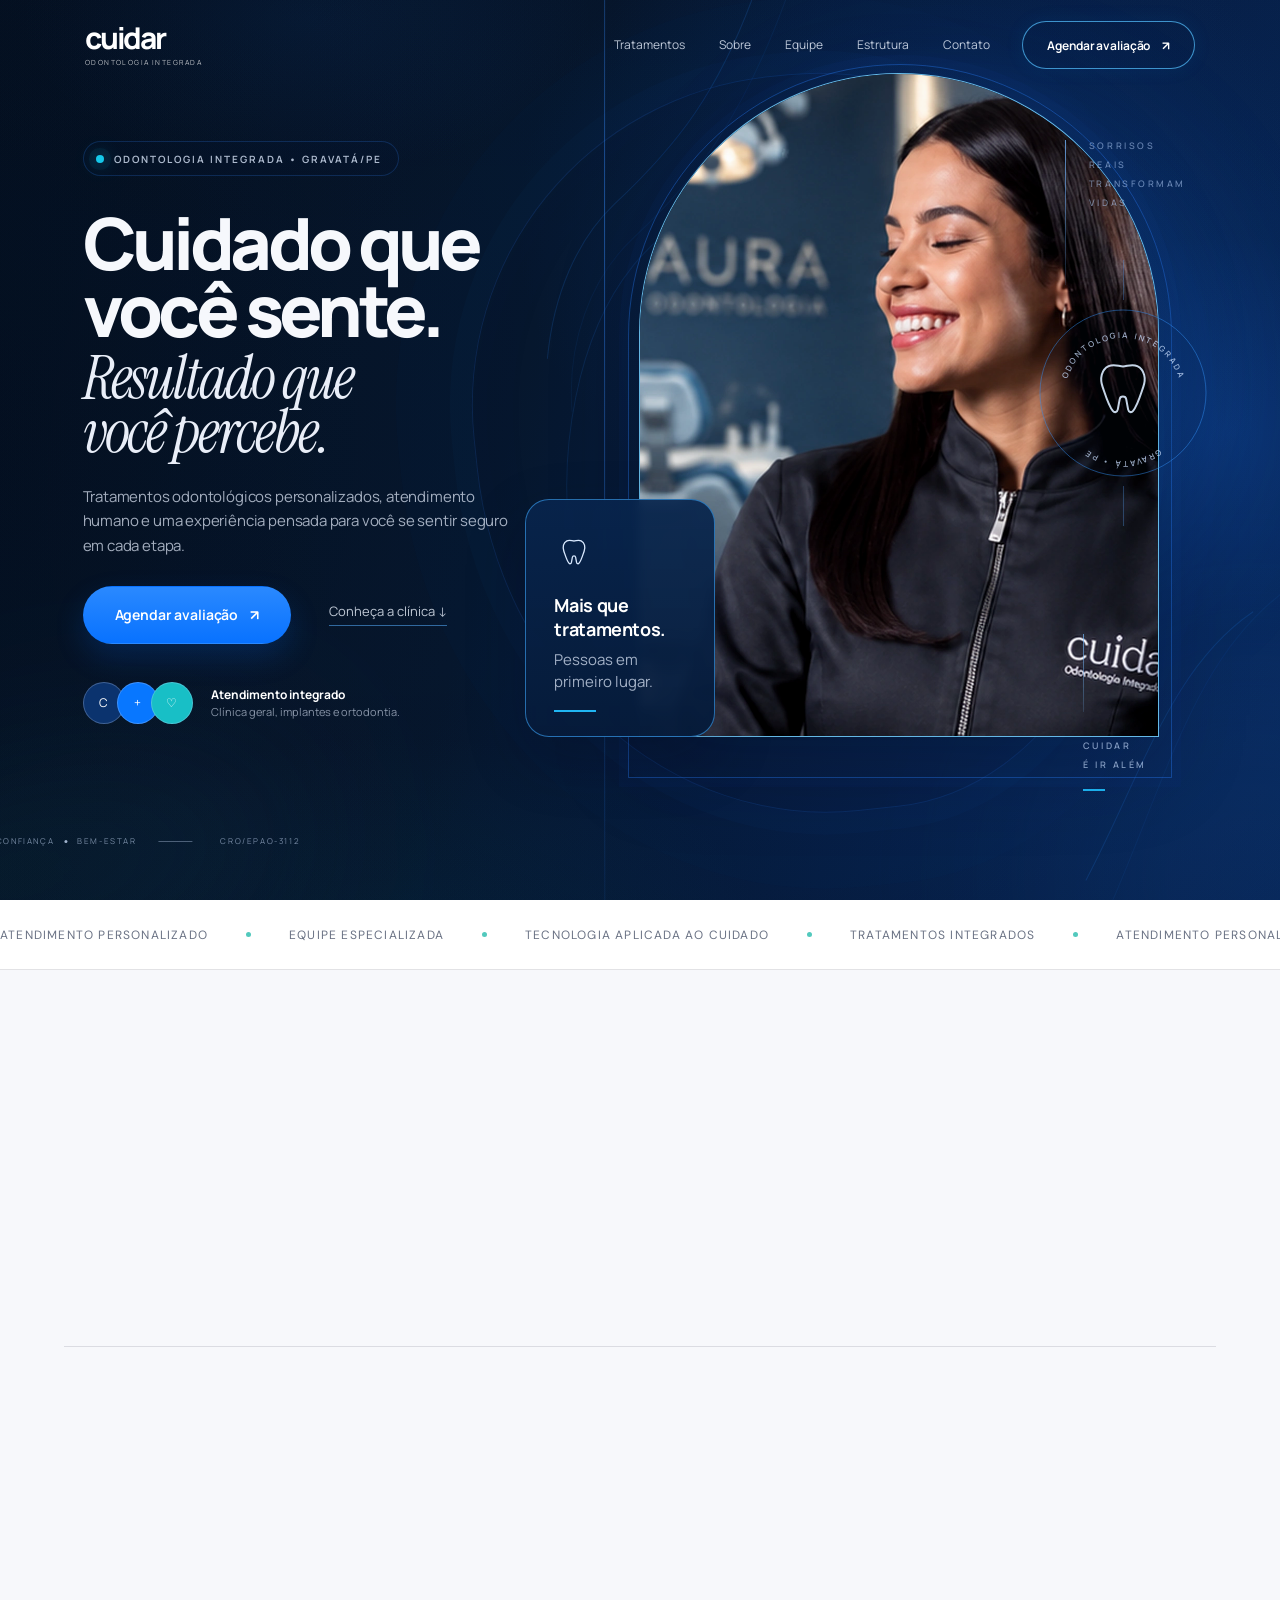
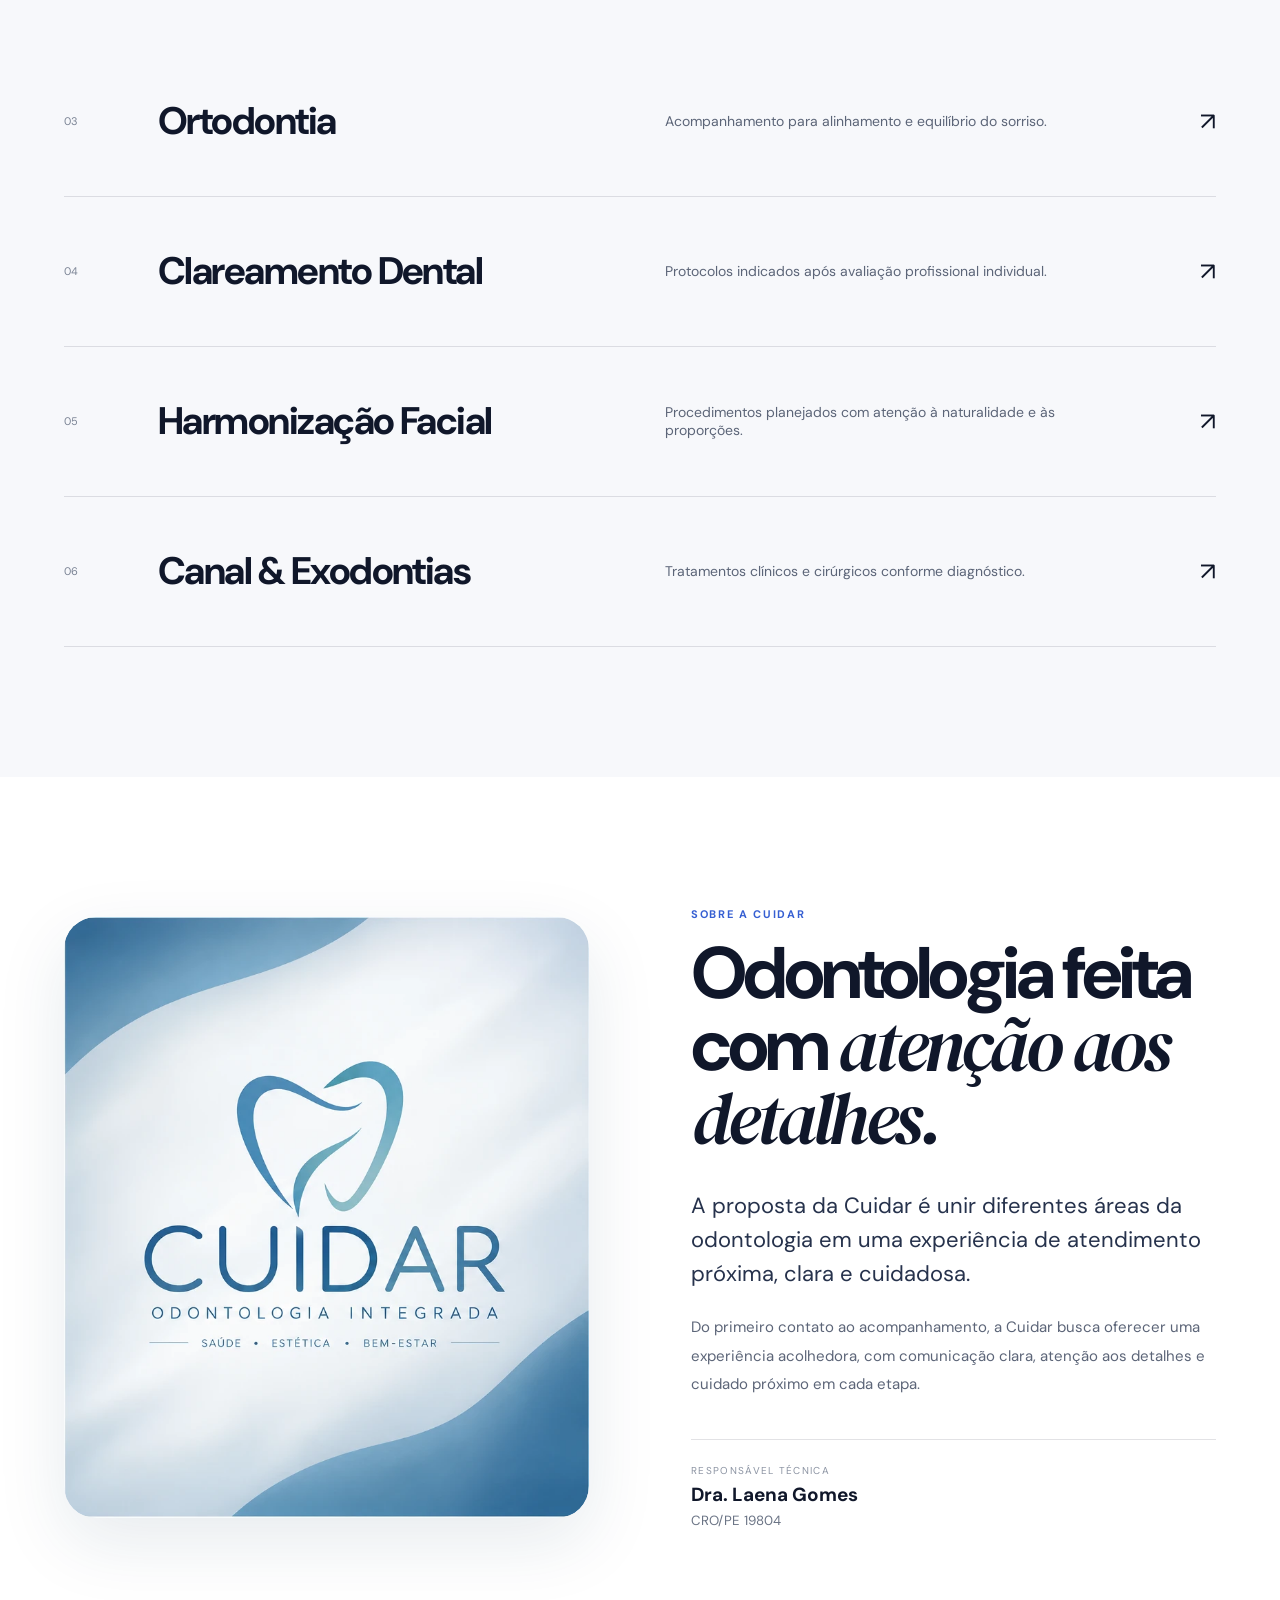
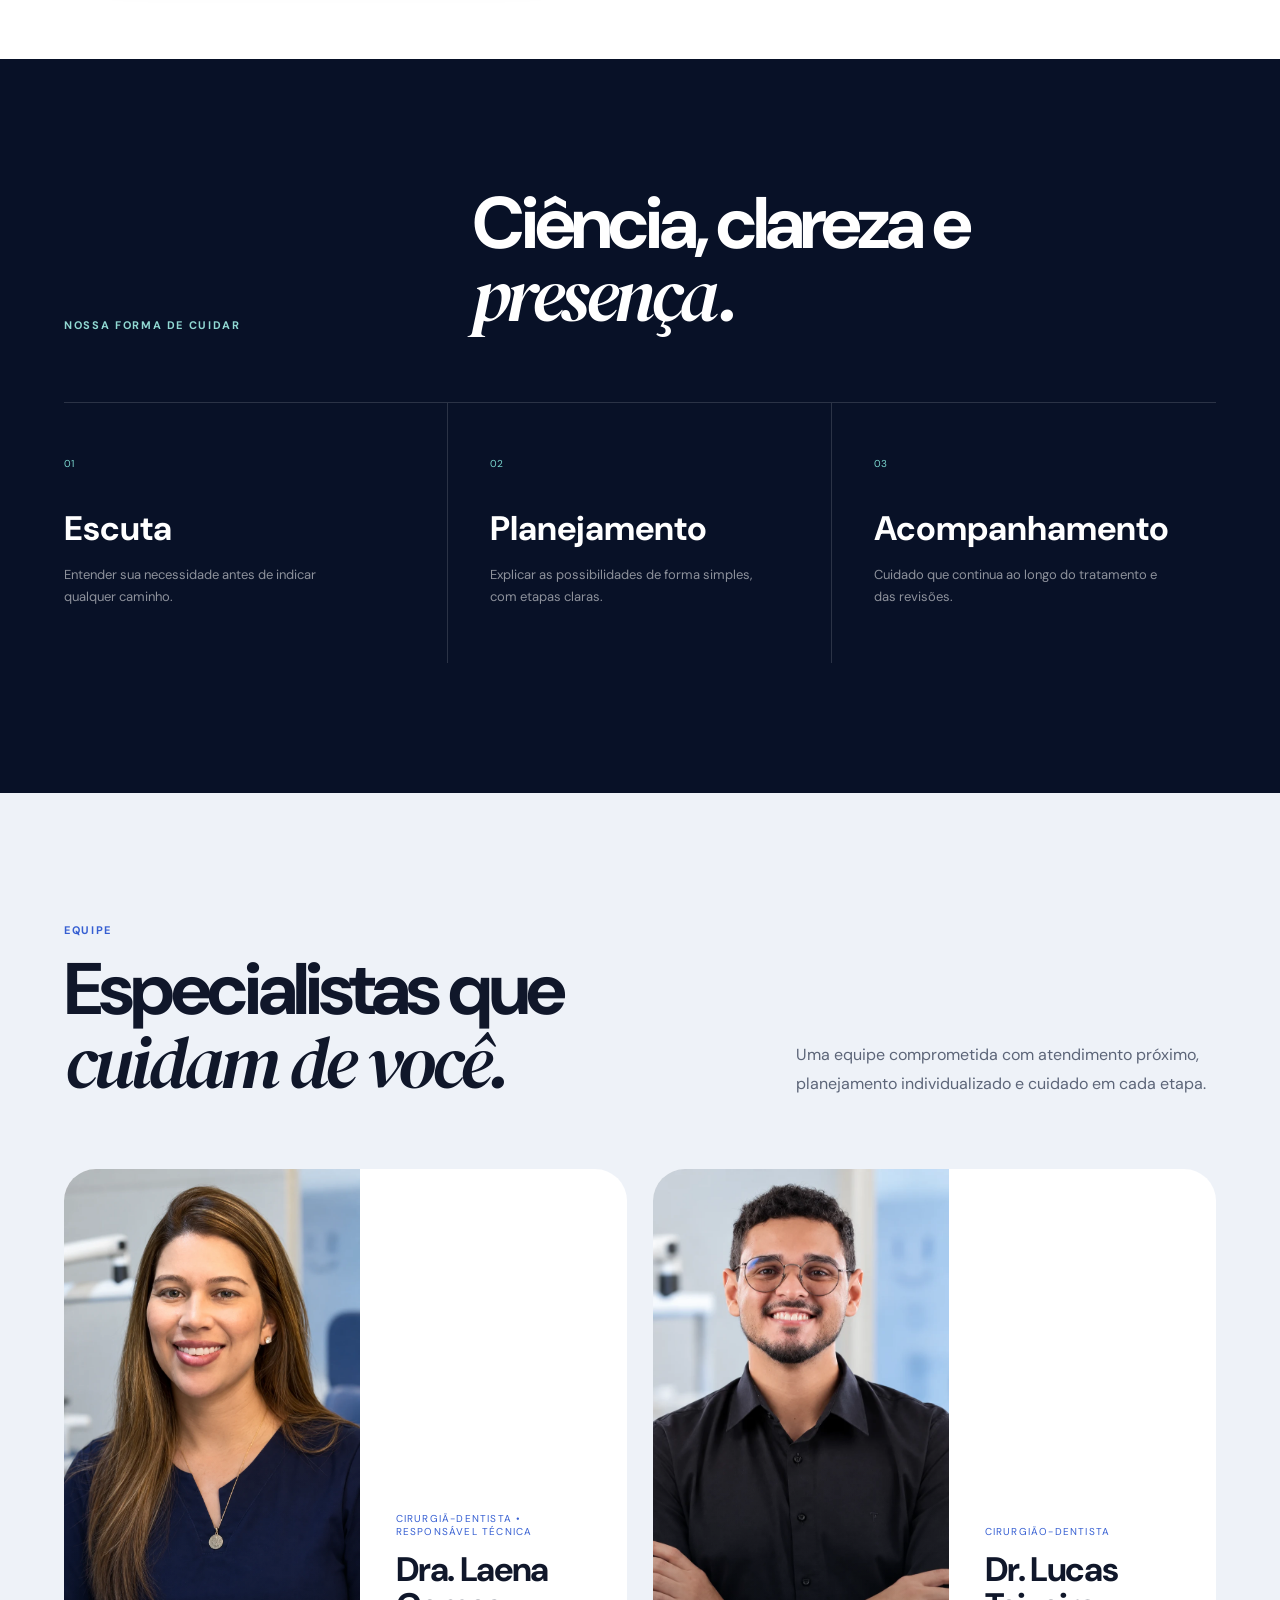
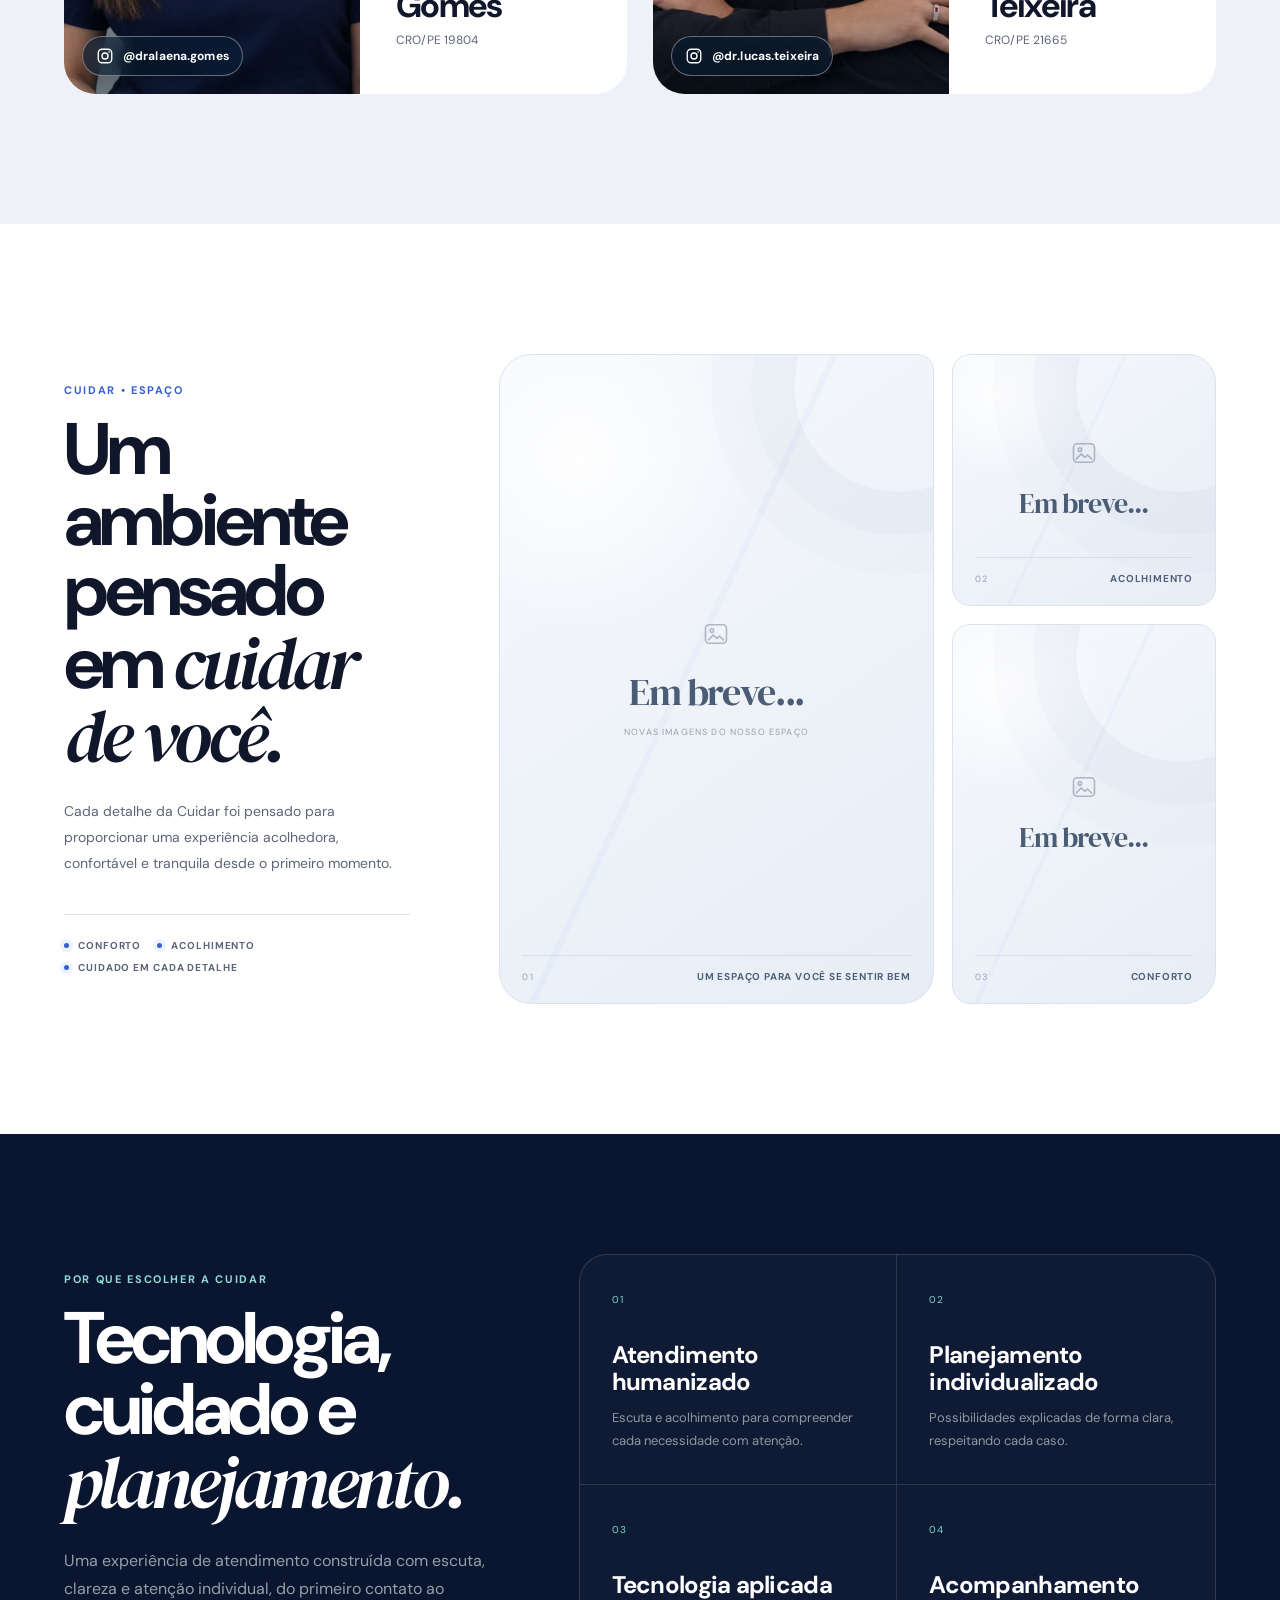
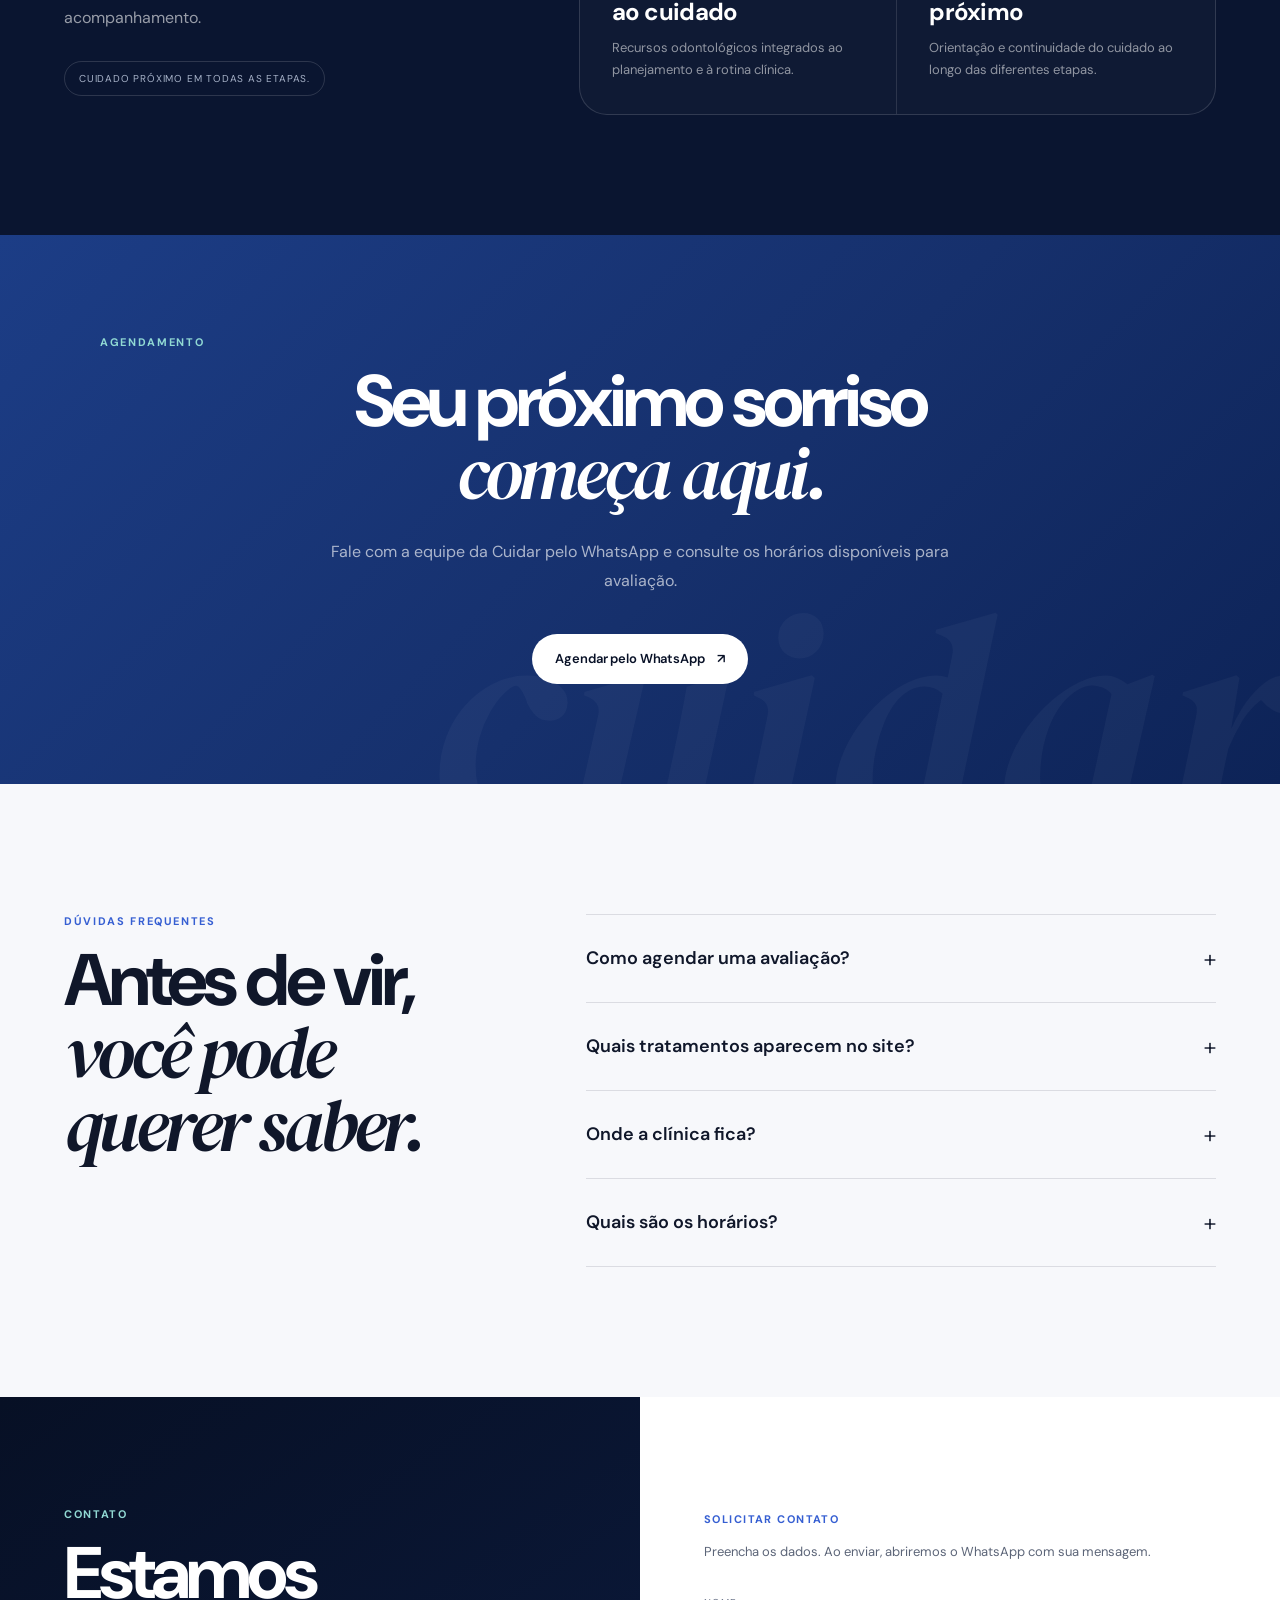
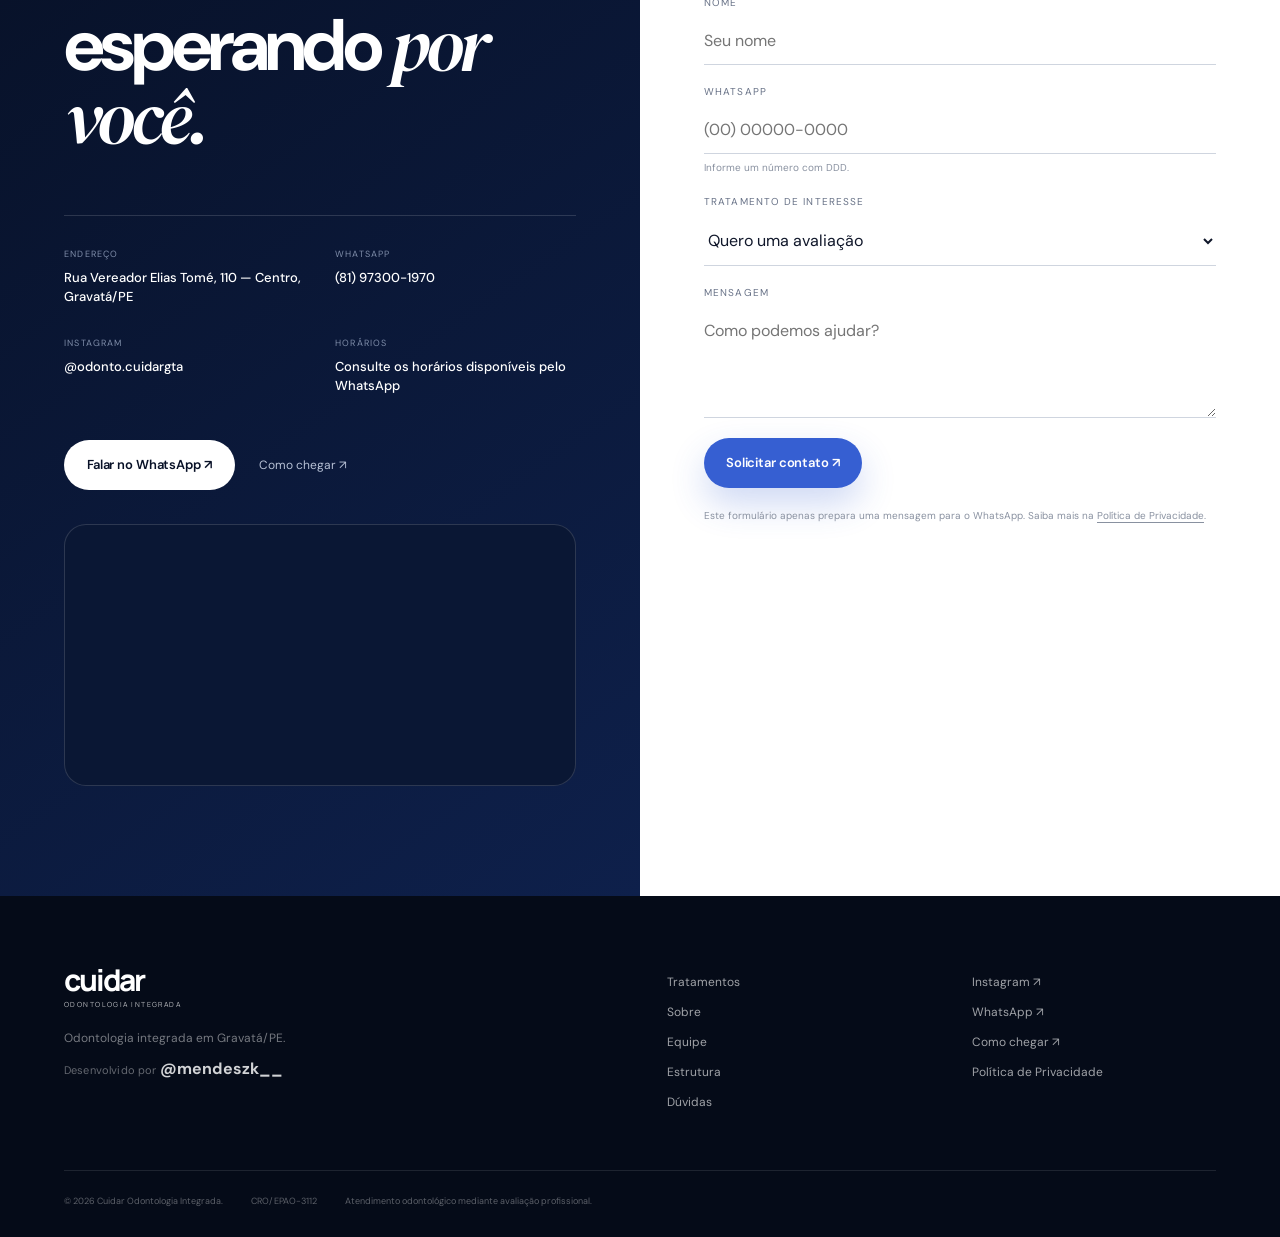
==== index.html @ fffa8356 "Site Pronto" ====
<!doctype html>
<html lang="pt-BR">
<head>
  <meta charset="utf-8">
  <meta name="viewport" content="width=device-width, initial-scale=1">
  <meta name="theme-color" content="#0b1530">
  <meta name="description" content="Cuidar Odontologia Integrada em Gravatá/PE. Clínica geral, implantes, ortodontia, harmonização facial e atendimento integrado.">
  <meta name="robots" content="index,follow,max-image-preview:large">
  <meta property="og:title" content="Cuidar Odontologia Integrada | Gravatá">
  <meta property="og:description" content="Odontologia integrada em Gravatá/PE, com atendimento personalizado e cuidado em cada etapa.">
  <meta property="og:type" content="website">
  <meta property="og:locale" content="pt_BR">
  <meta property="og:site_name" content="Cuidar Odontologia Integrada">
  <meta property="og:image" content="assets/hero-dra.jpg">
  <meta property="og:image:alt" content="Cuidar Odontologia Integrada em Gravatá">
  <meta name="twitter:card" content="summary_large_image">
  <meta name="twitter:title" content="Cuidar Odontologia Integrada | Gravatá">
  <meta name="twitter:description" content="Odontologia integrada em Gravatá/PE, com atendimento personalizado e cuidado em cada etapa.">
  <!-- Adicione canonical, og:url e URLs absolutas das imagens sociais quando o domínio oficial estiver definido. -->
  <link rel="icon" href="assets/favicon.svg" type="image/svg+xml">
  <link rel="preload" as="image" href="assets/hero-profissional-sem-card.webp" type="image/webp">
  <title>Cuidar Odontologia Integrada | Gravatá</title>
  <link rel="stylesheet" href="style.css">
  <link rel="stylesheet" href="hero-reference.css">
  <script src="clinic.config.js"></script>
  <script src="script.js" defer></script>
  <script type="application/ld+json" id="schema-json"></script>
</head>
<body>
  <a class="skip-link" href="#conteudo">Pular para o conteúdo</a>

  <header class="site-header" id="topo">
    <div class="nav-shell">
      <a class="brand" href="#inicio" aria-label="Cuidar - início">
        <span class="brand-word">cu<span class="brand-dot">i</span>dar</span>
        <span class="brand-sub">Odontologia Integrada</span>
      </a>

      <nav class="desktop-nav" aria-label="Navegação principal">
        <a href="#tratamentos">Tratamentos</a>
        <a href="#sobre">Sobre</a>
        <a href="#equipe">Equipe</a>
        <a href="#estrutura">Estrutura</a>
        <a href="#contato">Contato</a>
      </nav>

      <a class="btn btn-nav js-whatsapp" href="#" data-message="Olá! Vim pelo site da Cuidar e gostaria de agendar uma avaliação.">
        Agendar avaliação
        <span aria-hidden="true">↗</span>
      </a>

      <button class="menu-toggle" aria-expanded="false" aria-controls="mobile-menu" aria-label="Abrir menu">
        <span></span><span></span>
      </button>
    </div>

    <div class="mobile-menu" id="mobile-menu" hidden>
      <nav aria-label="Navegação mobile">
        <a href="#inicio">Início</a>
        <a href="#tratamentos">Tratamentos</a>
        <a href="#sobre">Sobre nós</a>
        <a href="#equipe">Equipe</a>
        <a href="#estrutura">Estrutura</a>
        <a href="#contato">Contato</a>
      </nav>
      <a class="btn btn-primary js-whatsapp" href="#" data-message="Olá! Vim pelo site da Cuidar e gostaria de agendar uma avaliação.">Agendar pelo WhatsApp</a>
    </div>
  </header>

  <main id="conteudo">
    <section class="hero" id="inicio">
      <div class="hero-glow hero-glow-a"></div>
      <div class="hero-glow hero-glow-b"></div>

      <svg class="hero-line-art" viewBox="0 0 1714 918" preserveAspectRatio="none" aria-hidden="true">
        <path d="M1018 -24 C965 95 903 151 823 208 C772 245 741 301 733 366" />
        <path d="M1059 -15 C998 118 931 184 849 242 C790 284 759 350 766 420" />
        <path d="M986 203 C874 225 800 296 771 405 C742 514 767 618 829 694" />
        <path d="M1678 624 C1568 681 1530 788 1454 898" />
        <path d="M1737 594 C1600 662 1565 791 1481 934" />
      </svg>

      <div class="hero-side-message" aria-hidden="true">
        <span class="side-message-line"></span>
        <span>Sorrisos</span>
        <span>reais</span>
        <span>transformam</span>
        <span>vidas</span>
      </div>

      <div class="dental-seal" aria-hidden="true">
        <svg class="seal-svg" viewBox="0 0 168 168" focusable="false">
          <defs>
            <path id="sealTopPath" d="M25,88 A59,59 0 0,1 143,88"/>
            <path id="sealBottomPath" d="M143,93 A59,59 0 0,1 25,93"/>
          </defs>
          <circle cx="84" cy="84" r="83" class="seal-ring"/>
          <text class="seal-text"><textPath href="#sealTopPath" startOffset="50%" text-anchor="middle">ODONTOLOGIA INTEGRADA</textPath></text>
          <text class="seal-text"><textPath href="#sealBottomPath" startOffset="50%" text-anchor="middle">GRAVATÁ • PE</textPath></text>
          <path class="seal-tooth" d="M69.7 57.2c5.4-2.7 10.2.3 14.3.3s8.9-3 14.3-.3c7.3 3.5 8.9 12.6 6 20.7-2.6 7.4-5.8 18.8-10.2 24-1.8 2.1-4.4 1.4-5-1.5l-1.9-10.3c-.6-3.5-5.9-3.5-6.5 0l-1.9 10.3c-.6 2.9-3.2 3.6-5 1.5-4.4-5.2-7.6-16.6-10.2-24-2.9-8.1-1.3-17.2 6-20.7Z"/>
        </svg>
      </div>

      <div class="hero-grid">
        <div class="hero-copy reveal">
          <div class="eyebrow">
            <span class="eyebrow-dot"></span>
            Odontologia integrada • Gravatá/PE
          </div>
          <h1><span class="hero-sans">Cuidado que<br>você sente.</span><em>Resultado que<br>você percebe.</em></h1>
          <p class="hero-lead">Tratamentos odontológicos personalizados, atendimento humano e uma experiência pensada para você se sentir seguro em cada etapa.</p>
          <div class="hero-actions">
            <a class="btn btn-primary js-whatsapp" href="#" data-message="Olá! Vim pelo site da Cuidar e gostaria de agendar uma avaliação.">
              Agendar avaliação
              <span aria-hidden="true">↗</span>
            </a>
            <a class="text-link" href="#sobre">Conheça a clínica <span aria-hidden="true">↓</span></a>
          </div>
          <div class="hero-proof">
            <div class="proof-stack" aria-hidden="true">
              <span>C</span><span>+</span><span>♡</span>
            </div>
            <p><strong>Atendimento integrado</strong><br>Clínica geral, implantes e ortodontia.</p>
          </div>
        </div>

        <div class="hero-visual reveal">
          <div class="visual-frame">
            <img class="hero-professional-photo" src="assets/hero-profissional-sem-card.webp" alt="Profissional da Cuidar Odontologia Integrada" width="1000" height="1274" fetchpriority="high" decoding="async">
            <div class="frame-caption">
              <span>Equipe Cuidar</span>
              <span>Gravatá • PE</span>
            </div>
          </div>

          <div class="hero-info-card" aria-hidden="true">
            <svg viewBox="0 0 64 64" focusable="false">
              <path d="M20.6 14.2c4.3-2.1 8.1.2 11.4.2s7.1-2.3 11.4-.2c5.8 2.8 7.1 10 4.8 16.5-2.1 5.9-4.6 15-8.1 19.1-1.4 1.7-3.5 1.1-4-1.2l-1.5-8.2c-.5-2.8-4.7-2.8-5.2 0l-1.5 8.2c-.5 2.3-2.6 2.9-4 1.2-3.5-4.1-6-13.2-8.1-19.1-2.3-6.5-1-13.7 4.8-16.5Z"/>
            </svg>
            <strong>Mais que<br>tratamentos.</strong>
            <span>Pessoas em<br>primeiro lugar.</span>
            <i></i>
          </div>
        </div>
      </div>

      <div class="hero-bottom">
        <div class="hero-values" aria-hidden="true">
          <span>Saúde</span><i></i><span>Estética</span><i></i><span>Confiança</span><i></i><span>Bem-estar</span>
        </div>
        <div class="bottom-rule"></div>
        <span class="cro" data-clinic="croEpaO"></span>
      </div>

      <div class="hero-right-signature" aria-hidden="true">
        <span class="signature-line"></span>
        <strong>Cuidar<br>é ir além</strong>
        <i></i>
      </div>
    </section>

    <section class="trust-strip" aria-label="Diferenciais">
      <div class="trust-track">
        <span>Atendimento personalizado</span><i></i>
        <span>Equipe especializada</span><i></i>
        <span>Tecnologia aplicada ao cuidado</span><i></i>
        <span>Tratamentos integrados</span><i></i>
        <span>Atendimento personalizado</span><i></i>
        <span>Equipe especializada</span><i></i>
      </div>
    </section>

    <section class="section treatments" id="tratamentos">
      <div class="section-head reveal">
        <div>
          <span class="section-kicker">Tratamentos</span>
          <h2>Cuidados para cada <em>sorriso.</em></h2>
        </div>
        <p>Da prevenção aos tratamentos mais completos, a Cuidar reúne diferentes especialidades para acompanhar cada fase do seu cuidado.</p>
      </div>

      <div class="treatment-list">
        <article class="treatment-card reveal">
          <span class="treatment-index">01</span>
          <div class="treatment-main">
            <h3>Clínica Geral</h3>
            <p>Acompanhamento, prevenção, limpeza e restaurações.</p>
          </div>
          <span class="treatment-arrow">↗</span>
        </article>
        <article class="treatment-card reveal">
          <span class="treatment-index">02</span>
          <div class="treatment-main">
            <h3>Implantes & Próteses</h3>
            <p>Planejamento restaurador com foco em função, conforto e estética.</p>
          </div>
          <span class="treatment-arrow">↗</span>
        </article>
        <article class="treatment-card reveal">
          <span class="treatment-index">03</span>
          <div class="treatment-main">
            <h3>Ortodontia</h3>
            <p>Acompanhamento para alinhamento e equilíbrio do sorriso.</p>
          </div>
          <span class="treatment-arrow">↗</span>
        </article>
        <article class="treatment-card reveal">
          <span class="treatment-index">04</span>
          <div class="treatment-main">
            <h3>Clareamento Dental</h3>
            <p>Protocolos indicados após avaliação profissional individual.</p>
          </div>
          <span class="treatment-arrow">↗</span>
        </article>
        <article class="treatment-card reveal">
          <span class="treatment-index">05</span>
          <div class="treatment-main">
            <h3>Harmonização Facial</h3>
            <p>Procedimentos planejados com atenção à naturalidade e às proporções.</p>
          </div>
          <span class="treatment-arrow">↗</span>
        </article>
        <article class="treatment-card reveal">
          <span class="treatment-index">06</span>
          <div class="treatment-main">
            <h3>Canal & Exodontias</h3>
            <p>Tratamentos clínicos e cirúrgicos conforme diagnóstico.</p>
          </div>
          <span class="treatment-arrow">↗</span>
        </article>
      </div>
    </section>

    <section class="section about" id="sobre">
      <div class="about-image reveal">
        <img class="about-brand-logo" src="assets/cuidar-brand-panel.webp" alt="Identidade visual da Cuidar Odontologia Integrada" width="762" height="873" loading="lazy" decoding="async">
      </div>
      <div class="about-copy reveal">
        <span class="section-kicker">Sobre a Cuidar</span>
        <h2>Odontologia feita com <em>atenção aos detalhes.</em></h2>
        <p class="lead">A proposta da Cuidar é unir diferentes áreas da odontologia em uma experiência de atendimento próxima, clara e cuidadosa.</p>
        <p>Do primeiro contato ao acompanhamento, a Cuidar busca oferecer uma experiência acolhedora, com comunicação clara, atenção aos detalhes e cuidado próximo em cada etapa.</p>
        <div class="signature-block">
          <span>Responsável técnica</span>
          <strong data-clinic="responsible"></strong>
          <small data-clinic="responsibleCro"></small>
        </div>
      </div>
    </section>

    <section class="principles">
      <div class="principles-shell">
        <div class="principles-title reveal">
          <span class="section-kicker light">Nossa forma de cuidar</span>
          <h2>Ciência, clareza e <em>presença.</em></h2>
        </div>
        <div class="principles-grid">
          <article class="reveal">
            <span>01</span>
            <h3>Escuta</h3>
            <p>Entender sua necessidade antes de indicar qualquer caminho.</p>
          </article>
          <article class="reveal">
            <span>02</span>
            <h3>Planejamento</h3>
            <p>Explicar as possibilidades de forma simples, com etapas claras.</p>
          </article>
          <article class="reveal">
            <span>03</span>
            <h3>Acompanhamento</h3>
            <p>Cuidado que continua ao longo do tratamento e das revisões.</p>
          </article>
        </div>
      </div>
    </section>

    <section class="section team" id="equipe">
      <div class="section-head reveal">
        <div>
          <span class="section-kicker">Equipe</span>
          <h2>Especialistas que <em>cuidam de você.</em></h2>
        </div>
        <p>Uma equipe comprometida com atendimento próximo, planejamento individualizado e cuidado em cada etapa.</p>
      </div>

      <div class="team-grid">
        <article class="team-card reveal">
          <a class="team-photo team-instagram" href="https://www.instagram.com/dralaena.gomes/" target="_blank" rel="noopener noreferrer" aria-label="Abrir Instagram da Dra. Laena Gomes (@dralaena.gomes)">
            <img src="assets/dra-laena-equipe.webp" alt="Dra. Laena Gomes" width="941" height="1672" loading="lazy" decoding="async" style="object-position: center top;">
            <span class="team-instagram-badge" aria-hidden="true">
              <svg viewBox="0 0 24 24" fill="none" xmlns="http://www.w3.org/2000/svg">
                <rect x="3" y="3" width="18" height="18" rx="5" stroke="currentColor" stroke-width="1.8"/>
                <circle cx="12" cy="12" r="4" stroke="currentColor" stroke-width="1.8"/>
                <circle cx="17.4" cy="6.6" r="1.1" fill="currentColor"/>
              </svg>
              <span>@dralaena.gomes</span>
            </span>
          </a>
          <div class="team-info">
            <span>Cirurgiã-dentista • Responsável técnica</span>
            <h3>Dra. Laena Gomes</h3>
            <p>CRO/PE 19804</p>
          </div>
        </article>

        <article class="team-card reveal">
          <a class="team-photo team-instagram" href="https://www.instagram.com/dr.lucas.teixeira/" target="_blank" rel="noopener noreferrer" aria-label="Abrir Instagram do Dr. Lucas Teixeira (@dr.lucas.teixeira)">
            <img src="assets/dr-lucas-equipe.webp" alt="Dr. Lucas Teixeira" width="1145" height="1374" loading="lazy" decoding="async" style="object-position: center top;">
            <span class="team-instagram-badge" aria-hidden="true">
              <svg viewBox="0 0 24 24" fill="none" xmlns="http://www.w3.org/2000/svg">
                <rect x="3" y="3" width="18" height="18" rx="5" stroke="currentColor" stroke-width="1.8"/>
                <circle cx="12" cy="12" r="4" stroke="currentColor" stroke-width="1.8"/>
                <circle cx="17.4" cy="6.6" r="1.1" fill="currentColor"/>
              </svg>
              <span>@dr.lucas.teixeira</span>
            </span>
          </a>
          <div class="team-info">
            <span>Cirurgião-dentista</span>
            <h3>Dr. Lucas Teixeira</h3>
            <p>CRO/PE 21665</p>
          </div>
        </article>
      </div>
    </section>

    <section class="section clinic-gallery" id="estrutura">
      <div class="environment-shell">
        <div class="environment-copy reveal">
          <span class="section-kicker">Cuidar • Espaço</span>
          <h2>Um ambiente pensado em <em>cuidar de você.</em></h2>
          <p>Cada detalhe da Cuidar foi pensado para proporcionar uma experiência acolhedora, confortável e tranquila desde o primeiro momento.</p>

          <div class="environment-notes" aria-label="Características do espaço da Cuidar">
            <span>Conforto</span>
            <span>Acolhimento</span>
            <span>Cuidado em cada detalhe</span>
          </div>
        </div>

        <div class="environment-collage" aria-label="Espaços reservados para futuras fotos da clínica">
          <div class="environment-media environment-main-media environment-placeholder reveal environment-reveal-1">
            <div class="environment-placeholder-center">
              <svg viewBox="0 0 24 24" aria-hidden="true" focusable="false">
                <rect x="3" y="4" width="18" height="16" rx="3"></rect>
                <circle cx="8.5" cy="9" r="1.5"></circle>
                <path d="m5.5 17 4.1-4.2 3.1 3 2.2-2.1 3.6 3.3"></path>
              </svg>
              <strong>Em breve...</strong>
              <span>Novas imagens do nosso espaço</span>
            </div>
            <div class="environment-media-label">
              <small>01</small>
              <span>Um espaço para você se sentir bem</span>
            </div>
          </div>

          <div class="environment-side-stack">
            <div class="environment-media environment-secondary-media environment-placeholder reveal environment-reveal-2">
              <div class="environment-placeholder-center">
                <svg viewBox="0 0 24 24" aria-hidden="true" focusable="false">
                  <rect x="3" y="4" width="18" height="16" rx="3"></rect>
                  <circle cx="8.5" cy="9" r="1.5"></circle>
                  <path d="m5.5 17 4.1-4.2 3.1 3 2.2-2.1 3.6 3.3"></path>
                </svg>
                <strong>Em breve...</strong>
              </div>
              <div class="environment-media-label">
                <small>02</small>
                <span>Acolhimento</span>
              </div>
            </div>

            <div class="environment-media environment-wide-media environment-placeholder reveal environment-reveal-3">
              <div class="environment-placeholder-center">
                <svg viewBox="0 0 24 24" aria-hidden="true" focusable="false">
                  <rect x="3" y="4" width="18" height="16" rx="3"></rect>
                  <circle cx="8.5" cy="9" r="1.5"></circle>
                  <path d="m5.5 17 4.1-4.2 3.1 3 2.2-2.1 3.6 3.3"></path>
                </svg>
                <strong>Em breve...</strong>
              </div>
              <div class="environment-media-label">
                <small>03</small>
                <span>Conforto</span>
              </div>
            </div>
          </div>
        </div>
      </div>
    </section>

    <section class="care-differentials" id="diferenciais">
      <div class="results-copy reveal">
        <span class="section-kicker light">Por que escolher a Cuidar</span>
        <h2>Tecnologia, cuidado e <em>planejamento.</em></h2>
        <p>Uma experiência de atendimento construída com escuta, clareza e atenção individual, do primeiro contato ao acompanhamento.</p>
        <div class="care-note">Cuidado próximo em todas as etapas.</div>
      </div>
      <div class="care-grid reveal" aria-label="Diferenciais da Cuidar Odontologia">
        <article>
          <span>01</span>
          <h3>Atendimento humanizado</h3>
          <p>Escuta e acolhimento para compreender cada necessidade com atenção.</p>
        </article>
        <article>
          <span>02</span>
          <h3>Planejamento individualizado</h3>
          <p>Possibilidades explicadas de forma clara, respeitando cada caso.</p>
        </article>
        <article>
          <span>03</span>
          <h3>Tecnologia aplicada ao cuidado</h3>
          <p>Recursos odontológicos integrados ao planejamento e à rotina clínica.</p>
        </article>
        <article>
          <span>04</span>
          <h3>Acompanhamento próximo</h3>
          <p>Orientação e continuidade do cuidado ao longo das diferentes etapas.</p>
        </article>
      </div>
    </section>

    <section class="cta-section">
      <div class="cta-inner reveal">
        <span class="section-kicker light">Agendamento</span>
        <h2>Seu próximo sorriso<br><em>começa aqui.</em></h2>
        <p>Fale com a equipe da Cuidar pelo WhatsApp e consulte os horários disponíveis para avaliação.</p>
        <a class="btn btn-light js-whatsapp" href="#" data-message="Olá! Vim pelo site da Cuidar e gostaria de consultar horários para uma avaliação.">
          Agendar pelo WhatsApp
          <span aria-hidden="true">↗</span>
        </a>
      </div>
    </section>

    <section class="section faq" id="faq">
      <div class="faq-head reveal">
        <span class="section-kicker">Dúvidas frequentes</span>
        <h2>Antes de vir,<br><em>você pode querer saber.</em></h2>
      </div>
      <div class="faq-list">
        <details class="reveal">
          <summary>Como agendar uma avaliação?<span>+</span></summary>
          <p>Use qualquer botão de WhatsApp deste site. A mensagem já abre pronta para você conversar diretamente com a equipe.</p>
        </details>
        <details class="reveal">
          <summary>Quais tratamentos aparecem no site?<span>+</span></summary>
          <p>A Cuidar apresenta atendimento em clínica geral, implantes, próteses, ortodontia, clareamento, harmonização facial, canal e exodontias. A indicação de cada tratamento depende de avaliação profissional.</p>
        </details>
        <details class="reveal">
          <summary>Onde a clínica fica?<span>+</span></summary>
          <p>A clínica fica na Rua Vereador Elias Tomé, 110, Centro, Gravatá/PE. Use o botão “Como chegar” para abrir a localização no mapa.</p>
        </details>
        <details class="reveal">
          <summary>Quais são os horários?<span>+</span></summary>
          <p>Consulte os horários disponíveis diretamente pelo WhatsApp para evitar apresentar informação desatualizada.</p>
        </details>
      </div>
    </section>

    <section class="contact" id="contato">
      <div class="contact-panel reveal">
        <span class="section-kicker light">Contato</span>
        <h2>Estamos esperando <em>por você.</em></h2>

        <div class="contact-data">
          <div>
            <span>Endereço</span>
            <strong data-clinic="address"></strong>
          </div>
          <div>
            <span>WhatsApp</span>
            <strong data-clinic="phoneLabel"></strong>
          </div>
          <div>
            <span>Instagram</span>
            <strong data-clinic="instagramHandle"></strong>
          </div>
          <div>
            <span>Horários</span>
            <strong data-clinic="hours"></strong>
          </div>
        </div>

        <div class="contact-actions">
          <a class="btn btn-light js-whatsapp" href="#" data-message="Olá! Vim pelo site e gostaria de falar com a equipe da Cuidar.">Falar no WhatsApp ↗</a>
          <a class="map-link" id="map-link" href="#" target="_blank" rel="noopener noreferrer">Como chegar ↗</a>
        </div>

        <div class="contact-map-wrap">
          <iframe id="contact-map" title="Mapa da Cuidar Odontologia Integrada" loading="lazy" referrerpolicy="no-referrer-when-downgrade" allowfullscreen></iframe>
        </div>
      </div>

      <form class="contact-form reveal" id="contact-form">
        <div class="form-intro">
          <span>Solicitar contato</span>
          <p>Preencha os dados. Ao enviar, abriremos o WhatsApp com sua mensagem.</p>
        </div>
        <label>
          <span>Nome</span>
          <input type="text" name="name" autocomplete="name" required placeholder="Seu nome">
        </label>
        <label>
          <span>WhatsApp</span>
          <input type="tel" name="phone" autocomplete="tel" inputmode="tel" minlength="10" maxlength="20" required placeholder="(00) 00000-0000" aria-describedby="phone-help">
          <small id="phone-help" class="field-help">Informe um número com DDD.</small>
        </label>
        <label>
          <span>Tratamento de interesse</span>
          <select name="treatment">
            <option>Quero uma avaliação</option>
            <option>Clínica Geral</option>
            <option>Implantes / Próteses</option>
            <option>Ortodontia</option>
            <option>Clareamento Dental</option>
            <option>Harmonização Facial</option>
          </select>
        </label>
        <label>
          <span>Mensagem</span>
          <textarea name="message" rows="4" placeholder="Como podemos ajudar?"></textarea>
        </label>
        <button class="btn btn-primary" type="submit">Solicitar contato ↗</button>
        <small>Este formulário apenas prepara uma mensagem para o WhatsApp. Saiba mais na <a href="politica-de-privacidade.html">Política de Privacidade</a>.</small>
      </form>
    </section>
  </main>

  <footer class="footer">
    <div class="footer-top">
      <div>
        <a class="brand footer-brand" href="#inicio">
          <span class="brand-word">cu<span class="brand-dot">i</span>dar</span>
          <span class="brand-sub">Odontologia Integrada</span>
        </a>
        <p>Odontologia integrada em Gravatá/PE.</p>
        <p class="developer-credit">Desenvolvido por <a href="https://www.instagram.com/mendeszk__/" target="_blank" rel="noopener noreferrer">@mendeszk__</a></p>
      </div>
      <div class="footer-links">
        <a href="#tratamentos">Tratamentos</a>
        <a href="#sobre">Sobre</a>
        <a href="#equipe">Equipe</a>
        <a href="#estrutura">Estrutura</a>
        <a href="#faq">Dúvidas</a>
      </div>
      <div class="footer-links">
        <a class="js-instagram" href="#" target="_blank" rel="noopener noreferrer">Instagram ↗</a>
        <a class="js-whatsapp" href="#" data-message="Olá! Vim pelo site da Cuidar.">WhatsApp ↗</a>
        <a id="footer-map" href="#" target="_blank" rel="noopener noreferrer">Como chegar ↗</a>
        <a href="politica-de-privacidade.html">Política de Privacidade</a>
      </div>
    </div>
    <div class="footer-bottom">
      <span>© <span id="year"></span> Cuidar Odontologia Integrada.</span>
      <span data-clinic="croEpaO"></span>
      <span>Atendimento odontológico mediante avaliação profissional.</span>
    </div>
  </footer>

  <a class="whatsapp-float js-whatsapp" href="#" data-message="Olá! Vim pelo site da Cuidar e gostaria de agendar uma avaliação." aria-label="Falar com a Cuidar pelo WhatsApp">
    <svg viewBox="0 0 24 24" aria-hidden="true"><path d="M20.5 3.5A11.8 11.8 0 0 0 12.1 0C5.6 0 .3 5.3.3 11.8c0 2.1.6 4.1 1.6 5.8L.2 24l6.6-1.7c1.6.9 3.5 1.4 5.3 1.4h.1C18.7 23.7 24 18.4 24 11.9c0-3.2-1.2-6.1-3.5-8.4Zm-8.4 18.2c-1.7 0-3.4-.5-4.9-1.3l-.4-.2-3.9 1 1-3.8-.3-.4a9.8 9.8 0 0 1-1.5-5.2A10 10 0 0 1 12.1 2c2.7 0 5.2 1 7.1 2.9a9.9 9.9 0 0 1 2.9 7c0 5.5-4.5 9.9-10 9.9Zm5.5-7.4c-.3-.2-1.8-.9-2-.9-.3-.1-.5-.2-.7.2-.2.3-.8.9-.9 1.1-.2.2-.3.2-.6.1-.3-.2-1.3-.5-2.5-1.5-.9-.8-1.5-1.9-1.7-2.2-.2-.3 0-.5.1-.6l.5-.6c.2-.2.2-.3.3-.5.1-.2.1-.4 0-.6-.1-.2-.7-1.7-.9-2.3-.2-.6-.5-.5-.7-.5h-.6c-.2 0-.6.1-.9.4-.3.3-1.2 1.2-1.2 2.9s1.2 3.3 1.4 3.5c.2.2 2.4 3.7 5.9 5.2.8.4 1.5.6 2 .7.8.3 1.6.2 2.2.1.7-.1 1.8-.7 2.1-1.5.3-.7.3-1.4.2-1.5-.1-.2-.3-.3-.6-.4Z"/></svg>
  </a>
</body>
</html>
---- style.css ----
@import url('https://fonts.googleapis.com/css2?family=DM+Sans:wght@400;500;600;700&family=DM+Serif+Display:ital@0;1&family=Instrument+Serif:ital@0;1&family=Manrope:wght@400;500;600;700;800&display=swap');

:root{
  --ink:#10172a;
  --ink-2:#5c6578;
  --navy:#081127;
  --navy-2:#0c1837;
  --blue:#17306d;
  --blue-2:#24498e;
  --electric:#365fd2;
  --aqua:#52c9bd;
  --paper:#f5f7fb;
  --white:#fff;
  --line:rgba(16,23,42,.12);
  --line-dark:rgba(255,255,255,.14);
  --radius:32px;
  --serif:'DM Serif Display', Georgia, serif;
  --sans:'DM Sans', Inter, Arial, sans-serif;
  --shadow:0 30px 80px rgba(8,17,39,.16);
}

*{box-sizing:border-box}
html{scroll-behavior:smooth}
body{
  margin:0;
  color:var(--ink);
  background:var(--paper);
  font-family:var(--sans);
  -webkit-font-smoothing:antialiased;
  overflow-x:hidden;
}
img{display:block;width:100%}
a{color:inherit;text-decoration:none}
a:focus-visible,button:focus-visible,input:focus-visible,textarea:focus-visible,select:focus-visible,summary:focus-visible{outline:3px solid rgba(82,201,189,.72);outline-offset:4px}
button,input,textarea,select{font:inherit}
button{cursor:pointer}
em{font-family:var(--serif);font-weight:400}
::selection{background:var(--aqua);color:var(--navy)}
.skip-link{
  position:fixed;z-index:9999;left:16px;top:-100px;background:#fff;color:#111;padding:12px 18px;border-radius:99px;
}
.skip-link:focus{top:16px}
.site-header{
  position:fixed;inset:0 0 auto 0;z-index:1000;padding:18px 22px;transition:.35s ease;
}
.site-header.scrolled{padding-top:10px}
.nav-shell{
  width:min(1380px,100%);margin:auto;min-height:70px;padding:0 18px 0 22px;display:flex;align-items:center;gap:28px;
  border:1px solid transparent;border-radius:22px;color:white;transition:.35s ease;
}
.site-header.scrolled .nav-shell{
  background:rgba(8,17,39,.82);border-color:rgba(255,255,255,.12);backdrop-filter:blur(18px);box-shadow:0 20px 60px rgba(0,0,0,.15);
}
.brand{display:flex;flex-direction:column;min-width:168px}
.brand-word{font-size:28px;line-height:.9;font-weight:700;letter-spacing:-1.8px}
.brand-dot{position:relative}
.brand-dot:after{content:'';position:absolute;width:5px;height:5px;border-radius:50%;background:var(--aqua);bottom:-1px;left:5px}
.brand-sub{font-size:8px;text-transform:uppercase;letter-spacing:.16em;opacity:.65;margin-top:7px}
.desktop-nav{display:flex;gap:28px;margin-left:auto}
.desktop-nav a{font-size:13px;color:rgba(255,255,255,.75);position:relative}
.desktop-nav a:after{content:'';position:absolute;height:1px;left:0;bottom:-8px;width:0;background:var(--aqua);transition:.25s}
.desktop-nav a:hover:after,.desktop-nav a.active:after{width:100%}
.desktop-nav a:hover,.desktop-nav a.active{color:#fff}
.btn{
  min-height:50px;padding:0 22px;display:inline-flex;align-items:center;justify-content:center;gap:12px;border-radius:99px;border:1px solid transparent;
  font-weight:600;font-size:13px;letter-spacing:-.01em;transition:.25s ease;
}
.btn:hover{transform:translateY(-2px)}
.btn-primary{background:var(--electric);color:white;box-shadow:0 16px 35px rgba(54,95,210,.24)}
.btn-primary:hover{background:#2c52c3}
.btn-nav{border-color:rgba(255,255,255,.25);color:white;min-height:44px;padding:0 18px}
.btn-nav:hover{background:white;color:var(--navy)}
.btn-light{background:white;color:var(--navy)}
.btn-light:hover{background:#eaf0ff}
.menu-toggle{display:none;margin-left:auto;width:46px;height:46px;border:0;border-radius:50%;background:rgba(255,255,255,.1);position:relative}
.menu-toggle span{position:absolute;width:18px;height:1.5px;background:white;left:14px;transition:.25s}
.menu-toggle span:first-child{top:19px}.menu-toggle span:last-child{top:26px}
.menu-toggle.open span:first-child{transform:translateY(3.5px) rotate(45deg)}
.menu-toggle.open span:last-child{transform:translateY(-3.5px) rotate(-45deg)}
.mobile-menu{
  width:min(1380px,calc(100% - 44px));margin:8px auto 0;padding:28px;border-radius:24px;background:#0a1530;color:white;border:1px solid rgba(255,255,255,.12);box-shadow:var(--shadow);
}
.mobile-menu nav{display:flex;flex-direction:column;margin-bottom:24px}
.mobile-menu nav a{padding:15px 0;border-bottom:1px solid rgba(255,255,255,.1);font-size:22px}
.mobile-menu .btn{width:100%}

.hero{
  min-height:100svh;position:relative;background:
    radial-gradient(circle at 78% 24%,rgba(72,121,255,.26),transparent 28%),
    radial-gradient(circle at 20% 80%,rgba(82,201,189,.09),transparent 30%),
    linear-gradient(145deg,#071025,#0b1735 55%,#101f47);
  color:white;padding:132px 5vw 54px;overflow:hidden;
}
.hero:after{
  content:'';position:absolute;inset:0;pointer-events:none;opacity:.2;
  background-image:url("data:image/svg+xml,%3Csvg viewBox='0 0 160 160' xmlns='http://www.w3.org/2000/svg'%3E%3Cfilter id='n'%3E%3CfeTurbulence type='fractalNoise' baseFrequency='.85' numOctaves='3' stitchTiles='stitch'/%3E%3C/filter%3E%3Crect width='100%25' height='100%25' filter='url(%23n)' opacity='.08'/%3E%3C/svg%3E");
}
.hero-grid{width:min(1380px,100%);min-height:calc(100svh - 220px);margin:auto;display:grid;grid-template-columns:1.03fr .97fr;align-items:center;gap:6vw;position:relative;z-index:2}
.hero-copy{padding-top:20px}
.eyebrow,.section-kicker{display:flex;align-items:center;gap:10px;text-transform:uppercase;letter-spacing:.15em;font-size:11px;font-weight:700}
.eyebrow{color:rgba(255,255,255,.66)}
.eyebrow-dot{width:7px;height:7px;border-radius:50%;background:var(--aqua);box-shadow:0 0 0 8px rgba(82,201,189,.08)}
.hero h1{font-size:clamp(56px,6.2vw,102px);line-height:.91;letter-spacing:-.065em;margin:28px 0 26px;max-width:820px}
.hero h1 em{display:inline-block;color:#dfe9ff;font-size:.98em;letter-spacing:-.055em}
.hero-lead{font-size:18px;line-height:1.7;color:rgba(255,255,255,.66);max-width:610px}
.hero-actions{display:flex;align-items:center;gap:26px;margin-top:34px}
.text-link{font-size:13px;color:rgba(255,255,255,.75);border-bottom:1px solid rgba(255,255,255,.25);padding-bottom:5px}
.hero-proof{display:flex;align-items:center;gap:18px;margin-top:50px}
.proof-stack{display:flex}
.proof-stack span{width:38px;height:38px;border-radius:50%;display:grid;place-items:center;background:#18346f;border:2px solid #0a1530;margin-left:-8px;font-size:12px}
.proof-stack span:first-child{margin-left:0}.proof-stack span:nth-child(2){background:#3861d4}.proof-stack span:nth-child(3){background:#1e918b}
.hero-proof p{font-size:12px;line-height:1.55;color:rgba(255,255,255,.6);margin:0}.hero-proof strong{color:white}
.hero-visual{position:relative;display:grid;place-items:center;min-height:660px}
.visual-frame{width:min(470px,75%);aspect-ratio:3/4;border-radius:240px 240px 42px 42px;padding:9px;border:1px solid rgba(255,255,255,.22);position:relative}
.visual-frame:before{content:'';position:absolute;inset:18% -10% -8% 15%;background:linear-gradient(180deg,rgba(52,95,210,.4),rgba(82,201,189,.12));filter:blur(55px);z-index:-1}
.visual-frame img{height:100%;object-fit:cover;object-position:center 18%;border-radius:230px 230px 34px 34px}
.frame-caption{position:absolute;left:-16px;right:-16px;bottom:28px;display:flex;justify-content:space-between;padding:13px 16px;border-radius:99px;background:rgba(7,16,37,.72);backdrop-filter:blur(12px);border:1px solid rgba(255,255,255,.14);font-size:10px;text-transform:uppercase;letter-spacing:.11em}
.orbital-mark{position:absolute;right:0;top:11%;width:126px;height:126px;border-radius:50%;border:1px dashed rgba(255,255,255,.22);display:grid;place-items:center;animation:spin 18s linear infinite}
.orbital-mark:after{content:'';position:absolute;width:9px;height:9px;background:var(--aqua);border-radius:50%;top:4px;left:58px}
.orbital-mark span{font-family:var(--serif);font-style:italic;font-size:21px}
@keyframes spin{to{transform:rotate(360deg)}}
.hero-bottom{width:min(1380px,100%);margin:20px auto 0;display:flex;align-items:center;gap:14px;color:rgba(255,255,255,.45);font-size:9px;text-transform:uppercase;letter-spacing:.16em;position:relative;z-index:2}
.scroll-line{height:1px;width:90px;background:rgba(255,255,255,.25)}
.hero-bottom .cro{margin-left:auto}
.hero-glow{position:absolute;border-radius:50%;filter:blur(70px);pointer-events:none}.hero-glow-a{width:300px;height:300px;background:#24498e;right:-120px;bottom:-120px;opacity:.35}.hero-glow-b{width:190px;height:190px;background:#52c9bd;left:-100px;top:34%;opacity:.12}

.trust-strip{height:70px;background:white;border-bottom:1px solid var(--line);overflow:hidden;display:flex;align-items:center}
.trust-track{display:flex;align-items:center;gap:38px;white-space:nowrap;min-width:max-content;animation:marquee 28s linear infinite;font-size:12px;text-transform:uppercase;letter-spacing:.1em;color:#6a7284}
.trust-track i{width:5px;height:5px;background:var(--aqua);border-radius:50%}
@keyframes marquee{to{transform:translateX(-50%)}}

.section{padding:130px max(5vw,24px)}
.section-head{width:min(1380px,100%);margin:0 auto 70px;display:grid;grid-template-columns:1.2fr .8fr;gap:8vw;align-items:end}
.section-kicker{color:var(--electric);margin-bottom:18px}
.section-kicker.light{color:#91d9d3}
.section h2,.principles h2,.care-differentials h2,.cta-section h2,.contact h2,.faq h2{font-size:clamp(46px,5.7vw,82px);line-height:.97;letter-spacing:-.055em;margin:0}
.section-head p{color:var(--ink-2);line-height:1.8;max-width:520px;margin:0}

.treatments{background:#f7f8fb}
.treatment-list{width:min(1380px,100%);margin:auto;border-top:1px solid var(--line)}
.treatment-card{display:grid;grid-template-columns:70px 1fr 60px;gap:24px;align-items:center;min-height:150px;border-bottom:1px solid var(--line);transition:.35s ease;position:relative;overflow:hidden}
.treatment-card:before{content:'';position:absolute;inset:0;background:var(--navy);transform:translateY(101%);transition:.35s ease;z-index:0}
.treatment-card>*{position:relative;z-index:1}
.treatment-card:hover{padding:0 22px;color:white}.treatment-card:hover:before{transform:translateY(0)}
.treatment-index{font-size:11px;color:#7a8394}
.treatment-main{display:grid;grid-template-columns:1fr 1fr;gap:40px;align-items:center}
.treatment-main h3{font-size:clamp(25px,3vw,40px);letter-spacing:-.04em;margin:0}
.treatment-main p{margin:0;color:var(--ink-2);font-size:14px}.treatment-card:hover p{color:rgba(255,255,255,.6)}
.treatment-arrow{font-size:25px;justify-self:end;transition:.25s}.treatment-card:hover .treatment-arrow{transform:translate(4px,-4px)}

.about{display:grid;grid-template-columns:1fr 1fr;gap:8vw;align-items:center;background:white}
.about-image{
  position:relative;
  display:grid;
  place-items:center;
  overflow:hidden;
  border-radius:var(--radius);
  background:#eef5fa;
  box-shadow:0 24px 70px rgba(17,55,93,.10);
}
.about-image .about-brand-logo{
  width:100%;
  height:auto;
  aspect-ratio:762 / 873;
  object-fit:cover;
  object-position:center;
  border-radius:inherit;
}
.about-copy{max-width:640px}
.about-copy .lead{font-size:22px;line-height:1.55;color:#26324c;margin-top:34px}
.about-copy>p:not(.lead){font-size:15px;line-height:1.9;color:var(--ink-2)}
.signature-block{margin-top:40px;padding-top:24px;border-top:1px solid var(--line);display:flex;flex-direction:column;gap:5px}
.signature-block span{font-size:10px;text-transform:uppercase;letter-spacing:.13em;color:#8b93a2}
.signature-block strong{font-size:19px}.signature-block small{color:#6b7485}

.principles{background:var(--navy);color:white;padding:130px max(5vw,24px)}
.principles-shell{width:min(1380px,100%);margin:auto}
.principles-title{display:grid;grid-template-columns:.6fr 1.4fr;gap:7vw;align-items:end;padding-bottom:70px;border-bottom:1px solid var(--line-dark)}
.principles-title .section-kicker{margin:0}
.principles-grid{display:grid;grid-template-columns:repeat(3,1fr)}
.principles-grid article{padding:48px 42px 12px 0;border-right:1px solid var(--line-dark);min-height:260px}
.principles-grid article+article{padding-left:42px}
.principles-grid article:last-child{border-right:0}
.principles-grid span{font-size:10px;color:#7bd8d0}
.principles-grid h3{font-size:34px;margin:34px 0 12px}
.principles-grid p{max-width:290px;font-size:13px;line-height:1.7;color:rgba(255,255,255,.54)}

.team{background:#eef2f8}
.team-grid{width:min(1380px,100%);margin:auto;display:grid;grid-template-columns:1fr 1fr;gap:26px}
.team-card{background:white;border-radius:var(--radius);overflow:hidden;display:grid;grid-template-columns:1.05fr .95fr;min-height:510px}
.team-photo{position:relative;display:block;overflow:hidden;color:inherit;text-decoration:none}.team-photo img{height:100%;object-fit:cover;transition:.6s ease}
.team-card:hover .team-photo img,.team-photo:focus-visible img{transform:scale(1.035)}
.team-instagram:after{content:'';position:absolute;inset:0;background:linear-gradient(180deg,transparent 55%,rgba(3,18,35,.46) 100%);opacity:.72;transition:opacity .28s ease;pointer-events:none}
.team-instagram-badge{position:absolute;left:18px;bottom:18px;z-index:2;display:inline-flex;align-items:center;gap:9px;max-width:calc(100% - 36px);padding:10px 13px;border:1px solid rgba(255,255,255,.36);border-radius:999px;background:rgba(7,28,51,.58);backdrop-filter:blur(10px);-webkit-backdrop-filter:blur(10px);color:#fff;font-family:var(--sans);font-size:12px;font-weight:700;letter-spacing:.01em;box-shadow:0 10px 28px rgba(0,0,0,.14);transition:transform .28s ease,background .28s ease,border-color .28s ease}
.team-instagram-badge svg{width:18px;height:18px;flex:0 0 18px}
.team-instagram:hover:after,.team-instagram:focus-visible:after{opacity:.9}
.team-instagram:hover .team-instagram-badge,.team-instagram:focus-visible .team-instagram-badge{transform:translateY(-3px);background:rgba(7,28,51,.78);border-color:rgba(255,255,255,.58)}
.team-instagram:focus-visible{outline:3px solid rgba(35,113,244,.45);outline-offset:-3px}
.team-info{padding:46px 36px;display:flex;flex-direction:column;justify-content:flex-end}
.team-info span{font-size:10px;text-transform:uppercase;letter-spacing:.12em;color:var(--electric)}
.team-info h3{font-size:34px;line-height:1.05;letter-spacing:-.04em;margin:14px 0 8px}
.team-info p{margin:0;color:var(--ink-2);font-size:12px}

.clinic-gallery{background:white;overflow:hidden}
.environment-shell{width:min(1380px,100%);margin:auto;display:grid;grid-template-columns:minmax(280px,.7fr) minmax(0,1.45fr);gap:clamp(54px,7vw,110px);align-items:center}
.environment-copy{max-width:470px;align-self:center}
.environment-copy h2{margin:18px 0 26px}
.environment-copy p{margin:0;color:var(--ink-2);font-size:14px;line-height:1.85;max-width:430px}
.environment-notes{display:flex;flex-wrap:wrap;gap:9px 16px;margin-top:38px;padding-top:24px;border-top:1px solid var(--line)}
.environment-notes span{display:inline-flex;align-items:center;gap:9px;color:var(--ink-2);font-size:10px;font-weight:700;text-transform:uppercase;letter-spacing:.09em;white-space:nowrap}
.environment-notes span:before{content:'';width:5px;height:5px;border-radius:50%;background:var(--electric);box-shadow:0 0 0 4px rgba(35,113,244,.08)}
.environment-collage{display:grid;grid-template-columns:minmax(0,1.28fr) minmax(240px,.78fr);gap:18px;min-height:650px}
.environment-side-stack{display:grid;grid-template-rows:.72fr 1.08fr;gap:18px;min-width:0}
.environment-media{position:relative;overflow:hidden;border:1px solid #dbe3ef;background:linear-gradient(145deg,#f6f8fc 0%,#eef3f9 52%,#e7edf6 100%);isolation:isolate;transition:transform .48s cubic-bezier(.22,.61,.36,1),border-color .48s ease,box-shadow .48s ease}
.environment-main-media{min-height:650px;border-radius:32px 16px 32px 32px}
.environment-secondary-media{min-height:245px;border-radius:18px 28px 18px 18px}
.environment-wide-media{min-height:370px;border-radius:18px 18px 32px 18px}
.environment-media:before{content:'';position:absolute;inset:0;background:radial-gradient(circle at 18% 16%,rgba(255,255,255,.9),transparent 27%),linear-gradient(115deg,transparent 0 45%,rgba(35,113,244,.035) 45% 46%,transparent 46% 100%);z-index:-1}
.environment-media:after{content:'';position:absolute;width:210px;height:210px;border:1px solid rgba(20,62,126,.06);border-radius:50%;right:-72px;top:-74px;box-shadow:0 0 0 42px rgba(20,62,126,.018),0 0 0 82px rgba(20,62,126,.012);z-index:-1}
.environment-placeholder-center{position:absolute;inset:0;display:flex;flex-direction:column;align-items:center;justify-content:center;text-align:center;padding:34px;color:#77849a;transition:opacity .4s ease,transform .4s ease}
.environment-placeholder-center svg{width:28px;height:28px;margin-bottom:17px;fill:none;stroke:currentColor;stroke-width:1.35;stroke-linecap:round;stroke-linejoin:round;opacity:.54}
.environment-placeholder-center strong{font-family:var(--serif);font-size:clamp(28px,3vw,42px);font-weight:500;letter-spacing:-.035em;color:#4b5d76}
.environment-placeholder-center span{margin-top:8px;font-size:9px;text-transform:uppercase;letter-spacing:.13em;color:#94a0b2}
.environment-secondary-media .environment-placeholder-center strong,.environment-wide-media .environment-placeholder-center strong{font-size:clamp(24px,2.2vw,32px)}
.environment-media-label{position:absolute;left:22px;right:22px;bottom:20px;display:flex;align-items:flex-end;justify-content:space-between;gap:20px;padding-top:14px;border-top:1px solid rgba(28,61,105,.1);color:#506079}
.environment-media-label small{font-size:9px;letter-spacing:.16em;color:#91a0b5}
.environment-media-label span{font-size:10px;font-weight:700;text-transform:uppercase;letter-spacing:.08em;text-align:right}
.environment-media:hover{transform:scale(1.014);border-color:#bdcce0;box-shadow:0 22px 55px rgba(22,54,97,.09)}
.environment-media:hover .environment-placeholder-center{opacity:.82;transform:scale(.992)}
.environment-reveal-1{transition-delay:.06s}.environment-reveal-2{transition-delay:.14s}.environment-reveal-3{transition-delay:.22s}

.care-differentials{padding:120px max(5vw,24px);background:#0a1530;color:white;display:grid;grid-template-columns:.8fr 1.2fr;gap:7vw;align-items:center}
.results-copy{max-width:560px}
.results-copy p{color:rgba(255,255,255,.58);line-height:1.8;margin:28px 0}
.care-note{display:inline-flex;padding:10px 14px;border:1px solid rgba(255,255,255,.14);border-radius:99px;font-size:10px;text-transform:uppercase;letter-spacing:.08em;color:#a7b2c8}
.care-grid{display:grid;grid-template-columns:repeat(2,minmax(0,1fr));border:1px solid rgba(255,255,255,.14);border-radius:28px;overflow:hidden;background:rgba(255,255,255,.025)}
.care-grid article{min-height:220px;padding:32px;border-right:1px solid rgba(255,255,255,.12);border-bottom:1px solid rgba(255,255,255,.12)}
.care-grid article:nth-child(2n){border-right:0}.care-grid article:nth-last-child(-n+2){border-bottom:0}
.care-grid span{font-size:10px;color:#7bd8d0;letter-spacing:.12em}
.care-grid h3{font-size:24px;line-height:1.12;letter-spacing:-.03em;margin:34px 0 12px}
.care-grid p{margin:0;color:rgba(255,255,255,.54);font-size:13px;line-height:1.7}

.cta-section{padding:100px max(5vw,24px);background:linear-gradient(135deg,#1c3d86,#16306c 55%,#0d2357);color:white;position:relative;overflow:hidden}
.cta-section:before{content:'cuidar';position:absolute;right:-1vw;bottom:-3.5vw;font-family:var(--serif);font-size:24vw;font-style:italic;line-height:.7;color:rgba(255,255,255,.035);pointer-events:none}
.cta-inner{width:min(1080px,100%);margin:auto;text-align:center;position:relative;z-index:2}
.cta-inner p{max-width:650px;margin:28px auto;color:rgba(255,255,255,.64);line-height:1.8}
.cta-inner .btn{margin-top:10px}

.faq{background:#f7f8fb;display:grid;grid-template-columns:.8fr 1.2fr;gap:8vw}
.faq-head{position:sticky;top:130px;align-self:start}
.faq-list{border-top:1px solid var(--line)}
.faq details{border-bottom:1px solid var(--line);padding:0}
.faq summary{list-style:none;cursor:pointer;display:flex;justify-content:space-between;align-items:center;gap:20px;padding:28px 0;font-size:18px;font-weight:600}
.faq summary::-webkit-details-marker{display:none}
.faq summary span{font-size:24px;font-weight:300;transition:.25s}
.faq details[open] summary span{transform:rotate(45deg)}
.faq details p{margin:0 0 28px;color:var(--ink-2);line-height:1.75;max-width:650px}

.contact{display:grid;grid-template-columns:1fr 1fr;background:#071025;color:white}
.contact-panel,.contact-form{padding:110px max(5vw,60px)}
.contact-panel{background:linear-gradient(145deg,#071025,#0e204b)}
.contact-panel h2{margin-bottom:60px}
.contact-data{display:grid;grid-template-columns:1fr 1fr;gap:30px;border-top:1px solid rgba(255,255,255,.14);padding-top:32px}
.contact-data div{display:flex;flex-direction:column;gap:8px}
.contact-data span{font-size:9px;text-transform:uppercase;letter-spacing:.13em;color:#7f8da9}
.contact-data strong{font-size:13px;line-height:1.5;font-weight:500}
.contact-actions{display:flex;align-items:center;gap:24px;margin-top:44px}
.map-link{font-size:12px;color:#b7c1d5}
.contact-map-wrap{margin-top:34px;border:1px solid rgba(255,255,255,.14);border-radius:22px;overflow:hidden;background:#0a1734}
.contact-map-wrap iframe{display:block;width:100%;height:260px;border:0}
.field-help{margin-top:-2px;color:#8991a0;font-size:9px;text-transform:none;letter-spacing:0}
.contact-form>small a{text-decoration:underline;text-underline-offset:3px}
.contact-form{background:#fff;color:var(--ink);display:flex;flex-direction:column;gap:20px}
.form-intro span{font-size:11px;color:var(--electric);text-transform:uppercase;letter-spacing:.13em;font-weight:700}
.form-intro p{color:var(--ink-2);font-size:13px;line-height:1.7}
.contact-form label{display:flex;flex-direction:column;gap:8px}
.contact-form label>span{font-size:10px;text-transform:uppercase;letter-spacing:.11em;color:#687287}
.contact-form input,.contact-form textarea,.contact-form select{width:100%;border:0;border-bottom:1px solid #cfd5df;background:transparent;border-radius:0;padding:13px 0;outline:none;color:var(--ink)}
.contact-form input:focus,.contact-form textarea:focus,.contact-form select:focus{border-color:var(--electric)}
.contact-form .btn{align-self:flex-start;border:0}
.contact-form small{font-size:10px;color:#8991a0;line-height:1.5}

.footer{background:#050b18;color:white;padding:70px max(5vw,24px) 30px}
.footer-top{width:min(1380px,100%);margin:auto;display:grid;grid-template-columns:1fr .45fr .45fr;gap:60px;padding-bottom:60px}
.footer-brand{margin-bottom:22px}.footer-top p{color:rgba(255,255,255,.45);font-size:12px}
.developer-credit{margin-top:12px!important;font-size:11px!important;letter-spacing:.015em;color:rgba(255,255,255,.38)!important}
.developer-credit a{color:rgba(255,255,255,.82);font-size:16px;font-weight:700;text-decoration:none;transition:color .2s ease}
.developer-credit a:hover{color:#10c9c2}
.footer-links{display:flex;flex-direction:column;gap:14px;padding-top:8px}.footer-links a{font-size:12px;color:rgba(255,255,255,.62)}.footer-links a:hover{color:white}
.footer-bottom{width:min(1380px,100%);margin:auto;padding-top:24px;border-top:1px solid rgba(255,255,255,.1);display:flex;gap:28px;flex-wrap:wrap;color:rgba(255,255,255,.35);font-size:9px}
.whatsapp-float{position:fixed;right:22px;bottom:22px;width:58px;height:58px;border-radius:50%;display:grid;place-items:center;background:#25d366;color:white;z-index:900;box-shadow:0 14px 35px rgba(0,0,0,.22);transform:translateY(100px);opacity:0;transition:.35s}
.whatsapp-float.show{transform:none;opacity:1}.whatsapp-float svg{width:25px;fill:currentColor}

.reveal{opacity:0;transform:translateY(26px);transition:opacity .75s cubic-bezier(.22,.61,.36,1),transform .75s cubic-bezier(.22,.61,.36,1)}
.reveal.is-visible{opacity:1;transform:none}

@media(max-width:1080px){
  .desktop-nav{display:none}.menu-toggle{display:block}.btn-nav{display:none}
  .hero{padding-top:120px}.hero-grid{grid-template-columns:1fr 1fr;gap:30px}
  .hero h1{font-size:clamp(48px,7vw,74px)}
  .visual-frame{width:84%}
  .section-head{grid-template-columns:1fr;gap:24px}
  .environment-shell{grid-template-columns:1fr;gap:44px}.environment-copy{max-width:760px}.environment-collage{min-height:580px}.environment-main-media{min-height:580px}
  .team-card{grid-template-columns:1fr;min-height:auto}.team-photo{height:430px}
  .team-info{padding:28px}
  .care-differentials{grid-template-columns:1fr;gap:45px}.results-copy{max-width:760px}
  .faq{grid-template-columns:1fr}.faq-head{position:static}
  .contact{grid-template-columns:1fr}.contact-panel,.contact-form{padding:80px max(5vw,34px)}
}
@media(max-width:760px){
  .site-header{padding:12px}.nav-shell{min-height:62px;padding:0 16px}.brand-word{font-size:24px}.brand-sub{font-size:7px}
  .hero{padding:104px 18px 32px;min-height:auto}
  .hero-grid{display:flex;flex-direction:column;gap:46px;min-height:auto}.hero-copy{order:1}.hero-visual{order:2;min-height:560px;width:100%}
  .hero h1{font-size:clamp(48px,14vw,70px);margin-top:24px}.hero-lead{font-size:15px}.hero-actions{align-items:flex-start;flex-direction:column;gap:18px}
  .hero-proof{margin-top:36px}.hero-bottom{margin-top:30px}.hero-bottom .cro{display:none}
  .visual-frame{width:82%;max-width:400px}.orbital-mark{right:0;width:94px;height:94px}.orbital-mark:after{left:42px}
  .trust-strip{height:58px}
  .section,.principles,.care-differentials{padding:84px 20px}
  .section-head{margin-bottom:42px}.section h2,.principles h2,.care-differentials h2,.cta-section h2,.contact h2,.faq h2{font-size:clamp(42px,12vw,62px)}
  .treatment-card{grid-template-columns:36px 1fr 28px;gap:12px;min-height:128px}.treatment-main{grid-template-columns:1fr;gap:7px}.treatment-main h3{font-size:26px}.treatment-main p{font-size:12px}
  .about{grid-template-columns:1fr;gap:48px}.about-image{width:min(100%,560px);margin-inline:auto}.about-image .about-brand-logo{width:100%;height:auto}.about-copy .lead{font-size:19px}
  .principles-title{grid-template-columns:1fr;gap:22px}.principles-grid{grid-template-columns:1fr}.principles-grid article,.principles-grid article+article{padding:30px 0;border-right:0;border-bottom:1px solid var(--line-dark);min-height:auto}.principles-grid article:last-child{border-bottom:0}
  .team-grid{grid-template-columns:1fr}.team-photo{height:520px}
  .environment-shell{gap:34px}.environment-copy h2{margin-bottom:20px}.environment-notes{margin-top:30px}.environment-collage{display:flex;overflow-x:auto;min-height:0;gap:14px;padding:2px 2px 12px;margin-right:-20px;scroll-snap-type:x mandatory;scroll-padding-left:0;-webkit-overflow-scrolling:touch}.environment-side-stack{display:contents}.environment-media{flex:0 0 82vw;min-width:0;height:470px;min-height:470px;scroll-snap-align:start;border-radius:24px}.environment-secondary-media,.environment-wide-media{height:390px;min-height:390px}.environment-media-label{left:18px;right:18px;bottom:17px}.environment-placeholder-center strong,.environment-secondary-media .environment-placeholder-center strong,.environment-wide-media .environment-placeholder-center strong{font-size:30px}
  .care-differentials{padding-top:90px}.care-grid{grid-template-columns:1fr}
  .cta-section{padding:84px 20px}
  .care-grid article{border-right:0}.care-grid article:not(:last-child){border-bottom:1px solid rgba(255,255,255,.12)}.care-grid article:last-child{border-bottom:0}
  .contact-data{grid-template-columns:1fr}.contact-actions{align-items:flex-start;flex-direction:column}.contact-map-wrap iframe{height:220px}.contact-form .btn{width:100%}
  .footer{padding:60px 20px 26px}.footer-top{grid-template-columns:1fr 1fr}.footer-top>div:first-child{grid-column:1/3}
}
@media(max-width:430px){
  .hero-visual{min-height:500px}.visual-frame{width:86%}.orbital-mark{display:none}
  .about-image{width:100%;max-width:480px}.about-image .about-brand-logo{width:100%;height:auto}.team-photo{height:450px}
  .environment-media{flex-basis:86vw;height:430px;min-height:430px}
  .environment-secondary-media,.environment-wide-media{height:350px;min-height:350px}
  .environment-notes{gap:10px 14px}.environment-notes span{white-space:normal;line-height:1.35}
  .footer-top{grid-template-columns:1fr}.footer-top>div:first-child{grid-column:auto}
}

@media(prefers-reduced-motion:reduce){
  html{scroll-behavior:auto}.reveal{opacity:1;transform:none;transition:none}.orbital-mark,.trust-track{animation:none}.treatment-card,.treatment-card:before,.team-photo img,.environment-media,.environment-placeholder-center{transition:none}
}


/* =========================================================
   HERO — reconstrução visual baseada na referência aprovada
   ========================================================= */
@media (min-width:1081px){
  .site-header{
    padding:18px 5.2vw 0;
  }
  .site-header.scrolled{
    padding:10px 5.2vw 0;
  }
  .nav-shell{
    width:min(1680px,100%);
    min-height:72px;
    padding:0;
    gap:32px;
    border-radius:999px;
  }
  .site-header.scrolled .nav-shell{
    padding:0 20px 0 22px;
  }
  .brand{
    min-width:230px;
  }
  .brand-word{
    font-family:'Manrope',var(--sans);
    font-size:31px;
    font-weight:700;
    letter-spacing:-2.2px;
  }
  .brand-sub{
    font-family:'Manrope',var(--sans);
    font-size:7.5px;
    letter-spacing:.21em;
    opacity:.7;
    margin-top:8px;
  }
  .desktop-nav{
    gap:34px;
  }
  .desktop-nav a{
    font-family:'Manrope',var(--sans);
    font-size:12px;
    font-weight:400;
    color:rgba(255,255,255,.76);
  }
  .btn-nav{
    min-height:50px;
    padding:0 23px;
    margin-left:6px;
    font-family:'Manrope',var(--sans);
    font-size:12px;
    border-color:rgba(185,207,255,.38);
    background:rgba(8,23,52,.08);
  }

  .hero{
    min-height:100vh;
    padding:118px 5.2vw 0;
    background:
      radial-gradient(ellipse at 78% 31%,rgba(28,91,225,.34) 0%,rgba(18,68,163,.18) 24%,transparent 48%),
      radial-gradient(ellipse at 29% 91%,rgba(21,132,167,.10) 0%,transparent 38%),
      linear-gradient(104deg,#041022 0%,#071833 45%,#09275a 100%);
  }
  .hero:before{
    content:'';
    position:absolute;
    inset:0;
    background:radial-gradient(ellipse at center,transparent 40%,rgba(1,7,18,.2) 100%);
    pointer-events:none;
    z-index:0;
  }
  .hero:after{
    opacity:.09;
  }
  .hero-grid{
    width:min(1680px,100%);
    min-height:calc(100vh - 158px);
    grid-template-columns:minmax(0,1.06fr) minmax(480px,.94fr);
    gap:3.2vw;
    align-items:center;
  }
  .hero-copy{
    padding-top:8px;
    align-self:center;
    transform:translateY(-5px);
  }
  .eyebrow{
    font-family:'Manrope',var(--sans);
    font-size:11px;
    font-weight:600;
    letter-spacing:.18em;
    color:rgba(224,234,252,.78);
  }
  .eyebrow-dot{
    width:8px;
    height:8px;
    background:#10c9c2;
    box-shadow:0 0 0 7px rgba(16,201,194,.07),0 0 18px rgba(16,201,194,.58);
  }
  .hero h1{
    max-width:850px;
    margin:22px 0 24px;
    font-family:'Manrope',var(--sans);
    font-size:clamp(76px,5.6vw,108px);
    line-height:.94;
    letter-spacing:-.062em;
    font-weight:800;
  }
  .hero h1 .hero-sans{
    display:block;
  }
  .hero h1 em{
    display:block;
    margin-top:4px;
    font-family:'Instrument Serif',var(--serif);
    font-size:.94em;
    line-height:.91;
    letter-spacing:-.035em;
    font-style:italic;
    font-weight:400;
    color:#e5edff;
  }
  .hero-lead{
    max-width:675px;
    margin:0;
    font-family:'Manrope',var(--sans);
    font-size:16px;
    line-height:1.7;
    letter-spacing:-.012em;
    color:rgba(222,231,247,.72);
  }
  .hero-actions{
    gap:34px;
    margin-top:30px;
  }
  .hero-actions .btn-primary{
    min-height:60px;
    padding:0 31px;
    background:linear-gradient(180deg,#2274ff,#1765ef);
    box-shadow:0 12px 28px rgba(17,91,228,.24);
    font-family:'Manrope',var(--sans);
    font-size:14px;
    font-weight:700;
  }
  .hero-actions .btn-primary:hover{
    background:linear-gradient(180deg,#347fff,#1f69ee);
  }
  .hero-actions .text-link{
    padding-bottom:6px;
    font-family:'Manrope',var(--sans);
    font-size:13px;
    color:rgba(231,237,249,.79);
    border-bottom-color:rgba(232,240,255,.5);
  }
  .hero-proof{
    margin-top:36px;
    gap:18px;
  }
  .proof-stack span{
    width:42px;
    height:42px;
    margin-left:-9px;
    border:1px solid rgba(160,190,255,.26);
    box-shadow:none;
    font-family:'Manrope',var(--sans);
    font-size:12px;
  }
  .proof-stack span:first-child{
    background:#0b285e;
  }
  .proof-stack span:nth-child(2){
    background:#2371f4;
  }
  .proof-stack span:nth-child(3){
    background:#15bdb7;
  }
  .hero-proof p{
    font-family:'Manrope',var(--sans);
    font-size:11px;
    line-height:1.55;
    color:rgba(223,233,249,.58);
  }
  .hero-proof strong{
    font-size:12px;
    font-weight:700;
  }

  .hero-visual{
    min-height:700px;
    justify-self:end;
    width:100%;
    transform:translateY(6px);
  }
  .visual-frame{
    width:clamp(470px,31.5vw,555px);
    aspect-ratio:.785;
    padding:9px;
    border-radius:310px 310px 36px 36px;
    border:1px solid rgba(111,160,255,.58);
    background:rgba(9,31,70,.12);
    box-shadow:0 0 0 1px rgba(76,126,230,.10),0 28px 80px rgba(0,10,35,.24);
  }
  .visual-frame:after{
    content:'';
    position:absolute;
    inset:-11px;
    border:1px solid rgba(92,142,255,.32);
    border-radius:320px 320px 42px 42px;
    pointer-events:none;
  }
  .visual-frame:before{
    inset:10% -11% -5% 6%;
    background:linear-gradient(180deg,rgba(49,104,238,.38),rgba(22,134,170,.07));
    filter:blur(72px);
  }
  .visual-frame img{
    border-radius:300px 300px 29px 29px;
    object-position:center 14%;
    filter:saturate(.96) contrast(1.02) brightness(.98);
  }
  .frame-caption{
    left:9px;
    right:9px;
    bottom:9px;
    min-height:54px;
    align-items:center;
    padding:0 25px;
    border-radius:0 0 28px 28px;
    background:linear-gradient(90deg,rgba(5,17,40,.88),rgba(7,23,52,.80));
    border:0;
    border-top:1px solid rgba(255,255,255,.07);
    font-family:'Manrope',var(--sans);
    font-size:9px;
    letter-spacing:.18em;
    color:rgba(239,244,255,.82);
  }
  .frame-caption:after{
    content:'';
    position:absolute;
    left:36%;
    right:25%;
    top:50%;
    height:1px;
    background:rgba(211,224,250,.27);
  }
  .orbital-mark{
    right:-3%;
    top:11%;
    width:130px;
    height:130px;
    border-color:rgba(158,190,255,.32);
    animation:none;
  }
  .orbital-mark:after{
    width:10px;
    height:10px;
    background:#10c9c2;
    box-shadow:0 0 14px rgba(16,201,194,.45);
    top:auto;
    bottom:22px;
    left:auto;
    right:-2px;
  }
  .orbital-mark span{
    font-family:'Instrument Serif',var(--serif);
    font-size:20px;
    line-height:.95;
    text-align:center;
    color:#edf3ff;
  }
  .hero-bottom{
    width:min(1680px,calc(100% - 10.4vw));
    margin:0 auto;
    position:absolute;
    left:50%;
    bottom:28px;
    transform:translateX(-50%);
    font-family:'Manrope',var(--sans);
    font-size:8px;
    letter-spacing:.18em;
    color:rgba(218,229,249,.42);
  }
  .scroll-line{
    width:102px;
    background:rgba(210,224,250,.27);
  }
}

@media (min-width:1081px) and (max-height:860px){
  .hero{
    padding-top:104px;
  }
  .hero-grid{
    min-height:calc(100vh - 122px);
  }
  .hero h1{
    font-size:clamp(68px,5.25vw,92px);
    margin-top:18px;
    margin-bottom:18px;
  }
  .hero h1 em{
    font-size:.91em;
  }
  .hero-lead{
    font-size:14px;
  }
  .hero-actions{
    margin-top:24px;
  }
  .hero-proof{
    margin-top:28px;
  }
  .hero-visual{
    min-height:620px;
  }
  .visual-frame{
    width:clamp(420px,29vw,500px);
  }
}

@media (max-width:1080px){
  .hero h1 .hero-sans,
  .hero h1 em{
    display:block;
  }
  .hero h1 em{
    font-family:'Instrument Serif',var(--serif);
  }
  .orbital-mark span{
    font-family:'Instrument Serif',var(--serif);
    line-height:1;
    text-align:center;
  }
}

@media (max-width:760px){
  .hero{
    background:
      radial-gradient(ellipse at 72% 52%,rgba(31,89,220,.23),transparent 34%),
      linear-gradient(140deg,#041022,#071833 58%,#0b285b);
  }
  .hero h1{
    font-family:'Manrope',var(--sans);
    font-size:clamp(50px,13.2vw,68px);
    line-height:.94;
    letter-spacing:-.055em;
    margin:22px 0 20px;
  }
  .hero h1 em{
    margin-top:5px;
    font-size:.94em;
    line-height:.92;
    color:#e5edff;
  }
  .hero-lead{
    font-family:'Manrope',var(--sans);
    line-height:1.65;
  }
  .hero-visual{
    min-height:590px;
  }
  .visual-frame{
    width:min(88vw,410px);
    border-color:rgba(111,160,255,.52);
    border-radius:230px 230px 34px 34px;
  }
  .visual-frame:after{
    content:'';
    position:absolute;
    inset:-8px;
    border:1px solid rgba(92,142,255,.30);
    border-radius:240px 240px 40px 40px;
    pointer-events:none;
  }
  .visual-frame img{
    border-radius:220px 220px 27px 27px;
  }
  .orbital-mark{
    display:none;
  }
}

/* Hero professional portrait — isolated override */
.hero .hero-professional-photo{
  width:100%;
  height:100%;
  object-fit:cover;
  object-position:center 10%;
  display:block;
}

@media (max-width:760px){
  .hero .hero-professional-photo{
    object-position:52% 8%;
  }
}


/* =========================================================
   HERO — fidelidade final à referência enviada (desktop)
   ========================================================= */
.hero-line-art,
.hero-side-note{display:none}

@media (min-width:1081px){
  .hero{
    min-height:100svh;
    padding:118px 5.2vw 0;
    isolation:isolate;
    background:
      radial-gradient(ellipse at 74% 29%,rgba(29,93,225,.36) 0%,rgba(17,64,154,.18) 26%,transparent 49%),
      radial-gradient(ellipse at 56% 70%,rgba(21,82,171,.12) 0%,transparent 40%),
      radial-gradient(ellipse at 18% 93%,rgba(20,124,155,.12) 0%,transparent 30%),
      linear-gradient(104deg,#031022 0%,#06162f 43%,#08265a 100%);
  }
  .hero:before{
    background:
      radial-gradient(ellipse at center,transparent 35%,rgba(1,7,18,.20) 100%),
      linear-gradient(90deg,rgba(0,5,14,.13),transparent 42%,rgba(8,39,92,.06));
  }
  .hero:after{opacity:.065}

  .hero-line-art{
    display:block;
    position:absolute;
    inset:0;
    width:100%;
    height:100%;
    z-index:1;
    pointer-events:none;
    overflow:visible;
  }
  .hero-line-art path{
    fill:none;
    stroke:#2d72e7;
    stroke-width:1.2;
    vector-effect:non-scaling-stroke;
    opacity:.24;
  }
  .hero-line-art path:nth-child(2),
  .hero-line-art path:nth-child(5){opacity:.12}
  .hero-line-art path:nth-child(3){opacity:.17}

  .hero-grid{
    width:min(1540px,100%);
    min-height:calc(100svh - 158px);
    grid-template-columns:minmax(0,1.055fr) minmax(500px,.945fr);
    gap:2.2vw;
    align-items:start;
  }
  .hero-copy{
    align-self:start;
    padding-top:43px;
    transform:none;
    position:relative;
    z-index:3;
  }
  .eyebrow{
    font-size:11px;
    letter-spacing:.185em;
  }
  .hero h1{
    max-width:720px;
    margin:24px 0 24px;
    font-size:clamp(78px,5.45vw,98px);
    line-height:.91;
    letter-spacing:-.061em;
  }
  .hero h1 em{
    margin-top:8px;
    font-size:clamp(66px,4.4vw,79px);
    line-height:.94;
    letter-spacing:-.035em;
  }
  .hero-lead{
    max-width:650px;
    font-size:15.5px;
    line-height:1.65;
    color:rgba(222,231,247,.72);
  }
  .hero-actions{
    margin-top:30px;
    gap:40px;
  }
  .hero-actions .btn-primary{
    min-height:60px;
    padding:0 32px;
    background:linear-gradient(180deg,#287cff 0%,#1767ef 100%);
  }
  .hero-proof{
    margin-top:38px;
  }

  .hero-visual{
    align-self:start;
    min-height:714px;
    width:100%;
    transform:translateX(-4.7vw);
    z-index:3;
  }
  .visual-frame{
    width:clamp(500px,32.4vw,556px);
    aspect-ratio:.786;
    padding:9px;
    border-radius:310px 310px 34px 34px;
    border-color:rgba(88,145,255,.68);
    background:rgba(8,28,65,.12);
    box-shadow:
      0 0 0 1px rgba(67,123,235,.08),
      0 28px 86px rgba(0,11,37,.23);
  }
  .visual-frame:after{
    inset:-10px;
    border-color:rgba(76,134,255,.34);
    border-radius:320px 320px 42px 42px;
    box-shadow:0 0 0 9px rgba(46,100,216,.035);
  }
  .visual-frame:before{
    inset:7% -15% -7% 1%;
    background:
      radial-gradient(circle at 62% 32%,rgba(48,110,245,.30),transparent 44%),
      linear-gradient(180deg,rgba(44,101,235,.23),rgba(17,122,164,.06));
    filter:blur(70px);
  }
  .visual-frame img,
  .hero .hero-professional-photo{
    object-position:50% 10%;
    border-radius:300px 300px 27px 27px;
    filter:saturate(.97) contrast(1.025) brightness(.985);
  }
  .frame-caption{
    left:9px;
    right:9px;
    bottom:9px;
    min-height:54px;
    padding:0 24px;
    border-radius:0 0 26px 26px;
    background:linear-gradient(90deg,rgba(4,16,38,.95),rgba(5,22,52,.91));
    color:rgba(231,239,255,.74);
  }
  .frame-caption:after{
    left:40%;
    right:24%;
    background:rgba(201,218,250,.28);
  }

  .orbital-mark{
    right:-10.5%;
    top:9.5%;
    width:132px;
    height:132px;
    border-color:rgba(139,179,255,.36);
  }
  .orbital-mark:after{
    width:9px;
    height:9px;
    bottom:24px;
    right:-3px;
  }
  .orbital-mark span{
    font-size:20px;
    line-height:.92;
  }

  .hero-side-note{
    display:flex;
    position:absolute;
    z-index:2;
    right:3.35vw;
    top:42.1%;
    width:98px;
    flex-direction:column;
    align-items:flex-start;
    gap:12px;
    pointer-events:none;
    color:rgba(151,180,230,.43);
    font-family:'Manrope',var(--sans);
    font-size:9px;
    font-weight:500;
    line-height:1;
    text-transform:uppercase;
    letter-spacing:.25em;
  }
  .side-note-line{
    width:1px;
    height:62px;
    margin:0 0 15px 8px;
    background:linear-gradient(180deg,rgba(112,164,255,.78),rgba(112,164,255,.18));
  }

  .hero-bottom{
    width:min(1540px,calc(100% - 10.4vw));
    bottom:28px;
  }

  .hero-glow-a{
    width:440px;
    height:440px;
    right:-190px;
    bottom:-190px;
    background:#204eaa;
    opacity:.20;
    filter:blur(95px);
  }
  .hero-glow-b{
    width:360px;
    height:210px;
    left:-135px;
    top:auto;
    bottom:-70px;
    background:linear-gradient(90deg,#0a777f,#173f70);
    opacity:.13;
    filter:blur(62px);
    transform:rotate(-13deg);
  }
}

@media (min-width:1081px) and (max-height:860px){
  .hero-copy{padding-top:30px}
  .hero h1{font-size:clamp(68px,5vw,90px)}
  .hero h1 em{font-size:clamp(58px,4.05vw,72px)}
  .hero-visual{min-height:625px;transform:translateX(-4.3vw)}
  .visual-frame{width:clamp(430px,29.2vw,500px)}
  .hero-side-note{top:43.5%}
}

@media (max-width:1080px){
  .hero-line-art,
  .hero-side-note{display:none}
}

/* =========================================================
   HERO — pixel-match final da referência 1714 × 918
   Mantém o restante do site intacto.
   ========================================================= */
@media (min-width:1081px){
  /* Navbar: mesma leitura de margem, escala e respiro da referência */
  .site-header{
    padding:13px 5.2vw 0;
  }
  .site-header.scrolled{
    padding:10px 5.2vw 0;
  }
  .nav-shell{
    width:min(1540px,100%);
    min-height:72px;
    padding:0;
    gap:32px;
  }
  .brand{min-width:230px}
  .brand-word{
    font-size:30px;
    line-height:.92;
    letter-spacing:-2.15px;
  }
  .brand-sub{
    font-size:7px;
    margin-top:7px;
    letter-spacing:.205em;
  }
  .desktop-nav{gap:32px}
  .desktop-nav a{font-size:12px}
  .btn-nav{
    min-height:50px;
    padding:0 22px;
    margin-left:5px;
  }

  /* Fundo e geometria principal */
  .hero{
    min-height:100svh;
    padding:118px 5.2vw 0;
    background:
      radial-gradient(ellipse 46% 57% at 74% 28%,rgba(27,91,226,.35) 0%,rgba(19,65,158,.18) 31%,transparent 63%),
      radial-gradient(ellipse 34% 52% at 58% 66%,rgba(19,72,166,.12) 0%,transparent 65%),
      radial-gradient(ellipse 31% 26% at 7% 96%,rgba(28,139,154,.10) 0%,transparent 68%),
      linear-gradient(103deg,#031022 0%,#06162f 43%,#08265a 100%);
  }
  .hero:before{
    background:
      radial-gradient(ellipse at 50% 48%,transparent 40%,rgba(1,7,18,.19) 100%),
      linear-gradient(90deg,rgba(0,5,14,.16),transparent 43%,rgba(8,39,92,.05));
  }
  .hero:after{opacity:.055}

  /* Curvas técnicas visíveis na referência */
  .hero-line-art{
    opacity:1;
  }
  .hero-line-art path{
    stroke:#2d72e7;
    stroke-width:1.15;
    opacity:.23;
  }
  .hero-line-art path:nth-child(2),
  .hero-line-art path:nth-child(5){opacity:.11}
  .hero-line-art path:nth-child(3){opacity:.16}

  .hero-grid{
    width:min(1540px,100%);
    min-height:calc(100svh - 158px);
    grid-template-columns:minmax(0,1.055fr) minmax(500px,.945fr);
    gap:2.2vw;
    align-items:start;
  }
  .hero-copy{
    align-self:start;
    padding-top:43px;
    padding-left:5px;
    transform:none;
  }
  .eyebrow{
    font-size:11px;
    font-weight:600;
    letter-spacing:.185em;
  }
  .eyebrow-dot{
    width:8px;
    height:8px;
    box-shadow:0 0 0 7px rgba(16,201,194,.065),0 0 17px rgba(16,201,194,.53);
  }

  /* Tipografia calibrada para a captura de referência */
  .hero h1{
    max-width:720px;
    margin:24px 0 24px;
    font-size:clamp(78px,5.45vw,98px);
    line-height:.91;
    letter-spacing:-.061em;
  }
  .hero h1 .hero-sans{display:block}
  .hero h1 em{
    display:block;
    margin-top:8px;
    font-size:clamp(66px,4.4vw,79px);
    line-height:.94;
    letter-spacing:-.035em;
  }
  .hero-lead{
    max-width:650px;
    font-size:15.5px;
    line-height:1.65;
    color:rgba(222,231,247,.72);
  }
  .hero-actions{
    margin-top:30px;
    gap:40px;
  }
  .hero-actions .btn-primary{
    min-height:60px;
    padding:0 32px;
    font-size:14px;
    background:linear-gradient(180deg,#287cff 0%,#1767ef 100%);
    box-shadow:0 12px 28px rgba(17,91,228,.20);
  }
  .hero-actions .text-link{
    font-size:13px;
    padding-bottom:6px;
  }
  .hero-proof{
    margin-top:38px;
    gap:18px;
  }
  .proof-stack span{
    width:42px;
    height:42px;
  }

  /* Retrato e moldura: posição, proporção e arco da referência */
  .hero-visual{
    align-self:start;
    min-height:714px;
    width:100%;
    transform:translateX(-4.7vw);
  }
  .visual-frame{
    width:clamp(500px,32.4vw,556px);
    aspect-ratio:.786;
    padding:9px;
    border-radius:310px 310px 34px 34px;
    border:1px solid rgba(88,145,255,.68);
    background:rgba(8,28,65,.12);
    box-shadow:
      0 0 0 1px rgba(67,123,235,.08),
      0 0 0 9px rgba(46,100,216,.025),
      0 28px 86px rgba(0,11,37,.23);
  }
  .visual-frame:after{
    inset:-10px;
    border-color:rgba(76,134,255,.34);
    border-radius:320px 320px 42px 42px;
    box-shadow:0 0 0 9px rgba(46,100,216,.035);
  }
  .visual-frame:before{
    inset:7% -15% -7% 1%;
    background:
      radial-gradient(circle at 62% 32%,rgba(48,110,245,.30),transparent 44%),
      linear-gradient(180deg,rgba(44,101,235,.23),rgba(17,122,164,.06));
    filter:blur(70px);
  }
  .visual-frame img,
  .hero .hero-professional-photo{
    object-position:50% 10%;
    border-radius:300px 300px 27px 27px;
    filter:saturate(.97) contrast(1.025) brightness(.985);
  }
  .frame-caption{
    left:9px;
    right:9px;
    bottom:9px;
    min-height:54px;
    padding:0 24px;
    border-radius:0 0 26px 26px;
    background:linear-gradient(90deg,rgba(4,16,38,.95),rgba(5,22,52,.91));
    color:rgba(231,239,255,.74);
  }
  .frame-caption:after{
    left:40%;
    right:24%;
    background:rgba(201,218,250,.28);
  }

  /* Selo e informação vertical */
  .orbital-mark{
    right:-7%;
    top:9.5%;
    width:140px;
    height:140px;
    border-color:rgba(139,179,255,.36);
  }
  .orbital-mark:after{
    width:9px;
    height:9px;
    bottom:25px;
    right:-3px;
  }
  .orbital-mark span{
    font-size:20px;
    line-height:.92;
  }
  .hero-side-note{
    right:4.7vw;
    top:42.1%;
    width:98px;
    gap:12px;
    font-size:9px;
    letter-spacing:.25em;
  }
  .side-note-line{
    height:62px;
    margin:0 0 15px 8px;
  }

  /* Rodapé visual do hero na mesma altura da referência */
  .hero-bottom{
    width:min(1540px,calc(100% - 10.4vw));
    bottom:48px;
    font-size:8px;
    letter-spacing:.18em;
  }
  .scroll-line{width:102px}

  /* Atmosfera difusa no canto inferior esquerdo */
  .hero-glow-b{
    width:390px;
    height:220px;
    left:-145px;
    top:auto;
    bottom:-72px;
    opacity:.13;
    filter:blur(62px);
    transform:rotate(-13deg);
  }
  .hero-glow-b:before,
  .hero-glow-b:after{
    content:'';
    position:absolute;
    border-radius:999px;
    pointer-events:none;
  }
  .hero-glow-b:before{
    width:235px;
    height:44px;
    left:55px;
    top:12px;
    background:rgba(39,115,145,.16);
    filter:blur(14px);
    transform:rotate(28deg);
  }
  .hero-glow-b:after{
    width:180px;
    height:34px;
    left:5px;
    top:86px;
    background:rgba(33,105,134,.12);
    filter:blur(13px);
    transform:rotate(-22deg);
  }
}

/* Notebook baixo: preserva o enquadramento sem cortar conteúdo */
@media (min-width:1081px) and (max-height:860px){
  .site-header{padding-top:10px}
  .hero{padding-top:104px}
  .hero-copy{padding-top:30px}
  .hero h1{font-size:clamp(68px,5vw,90px);margin-top:18px;margin-bottom:18px}
  .hero h1 em{font-size:clamp(58px,4.05vw,72px)}
  .hero-lead{font-size:14px}
  .hero-actions{margin-top:24px}
  .hero-proof{margin-top:28px}
  .hero-visual{min-height:625px;transform:translateX(-4.3vw)}
  .visual-frame{width:clamp(430px,29.2vw,500px)}
  .hero-side-note{top:43.5%}
  .hero-bottom{bottom:28px}
}

@media (max-width:560px){
  .team-instagram-badge{left:14px;bottom:14px;max-width:calc(100% - 28px);padding:9px 11px;font-size:11px}
  .team-instagram-badge svg{width:17px;height:17px;flex-basis:17px}
}
---- hero-reference.css ----
/*
 * HERO CUIDAR — versão editorial premium baseada na referência aprovada.
 * Isolado neste arquivo para não interferir nas demais seções.
 */

@media (min-width: 1081px) {
  .site-header {
    padding: 10px 6.55vw 0;
  }
  .site-header.scrolled {
    padding: 10px 6.55vw 0;
  }
  .nav-shell {
    width: 100%;
    max-width: none;
    min-height: 70px;
    padding: 0;
    gap: 30px;
  }
  .site-header:not(.scrolled) .nav-shell {
    border-color: transparent;
    background: transparent;
    box-shadow: none;
    backdrop-filter: none;
  }
  .site-header.scrolled .nav-shell { padding-inline: 18px; }

  .brand { min-width: 225px; }
  .brand-word {
    font-family: 'Manrope', var(--sans);
    font-size: 30px;
    line-height: .92;
    font-weight: 750;
    letter-spacing: -2.15px;
  }
  .brand-dot:after { display:none; }
  .brand-sub {
    margin-top: 7px;
    font-family: 'Manrope', var(--sans);
    font-size: 7px;
    line-height: 1;
    letter-spacing: .205em;
    opacity: .72;
  }
  .desktop-nav { gap: 34px; }
  .desktop-nav a {
    font-family: 'Manrope', var(--sans);
    font-size: 12px;
    line-height: 1;
    font-weight: 400;
    color: rgba(235, 242, 255, .8);
  }
  .btn-nav {
    min-height: 48px;
    padding: 0 24px;
    margin-left: 2px;
    font-family: 'Manrope', var(--sans);
    font-size: 12px;
    font-weight: 650;
    border-color: rgba(84, 193, 255, .72);
    background: rgba(6, 24, 52, .07);
    box-shadow: 0 0 20px rgba(25, 137, 255, .08);
  }
  .btn-nav:hover {
    color:#fff;
    border-color: rgba(109, 207, 255, .95);
    background: rgba(32, 114, 224, .09);
  }

  .hero {
    position: relative;
    min-height: 100svh;
    height: 100svh;
    padding: 0;
    overflow: hidden;
    isolation: isolate;
    background:
      radial-gradient(ellipse 44% 54% at 72% 25%, rgba(27, 118, 242, .31) 0%, rgba(10, 64, 145, .14) 38%, transparent 72%),
      radial-gradient(ellipse 34% 48% at 96% 48%, rgba(20, 100, 225, .20) 0%, rgba(7, 44, 103, .08) 46%, transparent 76%),
      radial-gradient(ellipse 31% 24% at 24% 2%, rgba(16, 77, 154, .14) 0%, transparent 72%),
      radial-gradient(ellipse 40% 31% at 31% 104%, rgba(6, 99, 139, .14) 0%, transparent 72%),
      linear-gradient(90deg, transparent 0 47.15%, rgba(37, 112, 220, .08) 47.2%, rgba(37, 112, 220, .08) 47.28%, transparent 47.34%),
      linear-gradient(104deg, #051326 0%, #06172e 41%, #072049 69%, #082b61 100%);
  }
  .hero:before {
    content:'';
    position:absolute;
    inset:0;
    z-index:0;
    pointer-events:none;
    background:
      radial-gradient(ellipse 72% 120% at -6% 48%, rgba(0,8,20,.30) 0%, rgba(2,10,22,.12) 42%, transparent 70%),
      radial-gradient(ellipse 64% 88% at 58% 55%, transparent 48%, rgba(1,8,22,.14) 100%),
      linear-gradient(180deg, rgba(1,8,18,.06), transparent 30%, transparent 73%, rgba(1,8,18,.14));
  }
  .hero:after {
    opacity:.052;
    mix-blend-mode:soft-light;
  }

  .hero-grid {
    position:absolute;
    inset:0;
    z-index:2;
    display:block;
    width:100%;
    max-width:none;
    min-height:100%;
    margin:0;
  }
  /* Architectural backdrop behind the hero content: center divider + large orbital contour. */
  .hero-grid:before {
    content:'';
    position:absolute;
    left:47.2%;
    top:-8%;
    bottom:-4%;
    width:1px;
    z-index:0;
    pointer-events:none;
    background:linear-gradient(180deg, rgba(56,143,255,.18), rgba(56,143,255,.42) 28%, rgba(56,143,255,.16) 75%, transparent 100%);
    box-shadow:18vw 0 90px rgba(22,103,225,.035);
  }
  .hero-grid:after {
    content:'';
    position:absolute;
    left:37.2vw;
    top:8.2svh;
    width:52vw;
    height:82svh;
    z-index:0;
    pointer-events:none;
    border:1px solid rgba(40,122,239,.17);
    border-radius:50% 48% 43% 52% / 45% 47% 54% 52%;
    transform:rotate(-6deg);
    box-shadow:
      0 0 0 22px rgba(34,111,224,.025),
      0 0 0 76px rgba(30,100,205,.018),
      inset 0 0 90px rgba(24,92,202,.025);
  }

  .hero-copy {
    position:absolute;
    left:6.45vw;
    top:15.7svh;
    width:min(39vw, 670px);
    max-width:670px;
    padding:0;
    z-index:5;
  }
  .eyebrow {
    display:inline-flex;
    align-items:center;
    gap:10px;
    min-height:35px;
    padding:0 16px 0 12px;
    border:1px solid rgba(47, 121, 229, .24);
    border-radius:999px;
    background:rgba(6,24,52,.16);
    font-family:'Manrope', var(--sans);
    font-size:10px;
    line-height:1;
    font-weight:650;
    letter-spacing:.20em;
    color:rgba(220,232,251,.79);
  }
  .eyebrow-dot {
    width:8px;
    height:8px;
    flex:0 0 8px;
    background:#15c8e9;
    box-shadow:0 0 0 7px rgba(21,200,233,.055), 0 0 18px rgba(21,200,233,.65);
  }
  .hero h1 {
    width:max-content;
    max-width:690px;
    margin:34px 0 25px;
    font-family:'Manrope', var(--sans);
    font-size:clamp(72px, 5.28vw, 92px);
    line-height:.92;
    letter-spacing:-.064em;
    font-weight:800;
    color:#f6f8fc;
  }
  .hero h1 .hero-sans { display:block; }
  .hero h1 em {
    display:block;
    margin-top:8px;
    font-family:'Instrument Serif','DM Serif Display',Georgia,serif;
    font-size:clamp(60px, 4.22vw, 74px);
    line-height:.91;
    letter-spacing:-.034em;
    font-weight:400;
    font-style:italic;
    color:#e9eef8;
  }
  .hero-lead {
    width:min(34.6vw, 590px);
    max-width:590px;
    margin:0;
    font-family:'Manrope', var(--sans);
    font-size:15px;
    line-height:1.62;
    font-weight:400;
    color:rgba(224,233,248,.72);
  }
  .hero-actions {
    display:flex;
    align-items:center;
    gap:38px;
    margin-top:28px;
  }
  .hero-actions .btn-primary {
    min-height:58px;
    padding:0 31px;
    font-family:'Manrope', var(--sans);
    font-size:14px;
    font-weight:650;
    background:linear-gradient(180deg,#2a89ff 0%,#0872ff 100%);
    box-shadow:0 13px 30px rgba(7,104,242,.20);
  }
  .hero-actions .btn-primary:hover {
    background:linear-gradient(180deg,#3994ff 0%,#167dff 100%);
    box-shadow:0 16px 36px rgba(7,104,242,.28);
  }
  .hero-actions .text-link {
    padding-bottom:7px;
    font-family:'Manrope', var(--sans);
    font-size:13px;
    line-height:1.1;
    color:rgba(232,239,250,.82);
    border-color:rgba(87,175,255,.55);
  }
  .hero-proof {
    gap:18px;
    margin-top:38px;
  }
  .proof-stack span {
    width:42px;
    height:42px;
    margin-left:-8px;
    border:1px solid rgba(198,218,255,.28);
    font-family:'Manrope',var(--sans);
    font-size:12px;
  }
  .proof-stack span:first-child { margin-left:0; background:#0b336e; }
  .proof-stack span:nth-child(2) { background:#0877ff; }
  .proof-stack span:nth-child(3) { background:#18bfc6; }
  .hero-proof p {
    margin:0;
    font-family:'Manrope',var(--sans);
    font-size:11px;
    line-height:1.5;
    color:rgba(221,232,250,.60);
  }
  .hero-proof strong {
    font-size:12px;
    font-weight:700;
    color:#fff;
  }

  /* Large right portrait */
  .hero-visual {
    position:absolute;
    left:49.95vw;
    top:8.1svh;
    display:block;
    width:44vw;
    min-height:0;
    transform:none;
    z-index:4;
  }
  .visual-frame {
    position:relative;
    width:clamp(520px, 35.4vw, 592px);
    aspect-ratio:.783;
    padding:0;
    overflow:visible;
    border:1px solid rgba(117,210,255,.86);
    border-radius:330px 330px 0 0;
    background:rgba(8,31,64,.05);
    box-shadow:0 28px 90px rgba(0,12,37,.24);
  }
  .visual-frame:after {
    content:'';
    position:absolute;
    inset:-10px -14px -42px -12px;
    z-index:-1;
    pointer-events:none;
    border:1px solid rgba(38,119,240,.44);
    border-radius:342px 342px 0 0;
  }
  .visual-frame:before {
    content:'';
    position:absolute;
    inset:4% -13% -9% -2%;
    z-index:-2;
    border-radius:48%;
    pointer-events:none;
    background:radial-gradient(circle at 64% 33%, rgba(34,129,244,.28), transparent 53%);
    filter:blur(72px);
  }
  .visual-frame img,
  .hero .hero-professional-photo {
    width:100%;
    height:100%;
    display:block;
    object-fit:cover;
    object-position:50% 0%;
    border-radius:329px 329px 0 0;
    filter:saturate(.98) contrast(1.02) brightness(.99);
  }
  .frame-caption { display:none; }

  .hero-info-card {
    position:absolute;
    left:-114px;
    bottom:0;
    width:190px;
    min-height:220px;
    padding:32px 28px 24px;
    border:1px solid rgba(61,169,255,.58);
    border-radius:24px;
    background:linear-gradient(180deg, rgba(8,37,77,.92), rgba(6,27,58,.97));
    box-shadow:0 22px 60px rgba(0,10,35,.24);
    backdrop-filter:blur(5px);
    color:#fff;
    z-index:8;
  }
  .hero-info-card svg {
    width:40px;
    height:40px;
    margin-bottom:16px;
    fill:none;
    stroke:#d9e9ff;
    stroke-width:2.1;
  }
  .hero-info-card strong {
    display:block;
    font-family:'Manrope',var(--sans);
    font-size:18px;
    line-height:1.35;
    font-weight:700;
    letter-spacing:-.02em;
  }
  .hero-info-card span {
    display:block;
    margin-top:8px;
    font-family:'Manrope',var(--sans);
    font-size:15px;
    line-height:1.42;
    color:rgba(222,233,250,.72);
  }
  .hero-info-card i {
    display:block;
    width:42px;
    height:2px;
    margin-top:18px;
    background:#20b6f3;
  }

  .hero-side-message {
    position:absolute;
    right:6.8vw;
    top:15.7svh;
    z-index:5;
    display:flex;
    width:128px;
    min-height:146px;
    padding-left:24px;
    flex-direction:column;
    gap:10px;
    pointer-events:none;
    font-family:'Manrope',var(--sans);
    font-size:9px;
    line-height:1;
    font-weight:550;
    text-transform:uppercase;
    letter-spacing:.28em;
    color:rgba(174,202,244,.57);
  }
  .side-message-line {
    position:absolute;
    left:0;
    top:-1px;
    width:1px;
    height:145px;
    background:linear-gradient(180deg, rgba(114,180,255,.78), rgba(114,180,255,.12));
  }

  .dental-seal {
    position:absolute;
    right:5.7vw;
    top:34.3svh;
    z-index:7;
    width:168px;
    height:168px;
    pointer-events:none;
  }
  .dental-seal:before,
  .dental-seal:after {
    content:'';
    position:absolute;
    left:50%;
    width:1px;
    height:40px;
    background:rgba(86,157,238,.33);
  }
  .dental-seal:before { top:-49px; }
  .dental-seal:after { bottom:-49px; }
  .seal-svg { width:100%; height:100%; overflow:visible; }
  .seal-ring {
    fill:rgba(6,30,65,.08);
    stroke:rgba(51,143,242,.48);
    stroke-width:1;
  }
  .seal-text {
    fill:rgba(198,220,251,.76);
    font-family:'Manrope',var(--sans);
    font-size:8px;
    font-weight:600;
    letter-spacing:2.1px;
  }
  .seal-tooth {
    fill:none;
    stroke:rgba(219,236,255,.9);
    stroke-width:2;
    vector-effect:non-scaling-stroke;
  }

  .hero-right-signature {
    position:absolute;
    right:6.8vw;
    bottom:12.1svh;
    z-index:5;
    width:110px;
    color:rgba(193,216,248,.66);
    pointer-events:none;
  }
  .signature-line {
    display:block;
    width:1px;
    height:78px;
    margin-bottom:24px;
    background:linear-gradient(180deg, rgba(117,187,255,.68), rgba(117,187,255,.16));
  }
  .hero-right-signature strong {
    display:block;
    font-family:'Manrope',var(--sans);
    font-size:9px;
    line-height:2.2;
    font-weight:600;
    text-transform:uppercase;
    letter-spacing:.28em;
  }
  .hero-right-signature i {
    display:block;
    width:22px;
    height:2px;
    margin-top:14px;
    background:#1caeea;
  }

  .hero-line-art {
    display:block;
    position:absolute;
    inset:0;
    z-index:1;
    width:100%;
    height:100%;
    pointer-events:none;
  }
  .hero-line-art path {
    fill:none;
    stroke:#267ee7;
    stroke-width:1.05;
    vector-effect:non-scaling-stroke;
    opacity:.18;
  }
  .hero-line-art path:nth-child(2),
  .hero-line-art path:nth-child(5) { opacity:.08; }
  .hero-line-art path:nth-child(3) { opacity:.14; }

  .hero-bottom {
    position:absolute;
    left:6.45vw;
    bottom:6.1svh;
    z-index:6;
    width:34vw;
    margin:0;
    display:flex;
    align-items:center;
    gap:18px;
    font-family:'Manrope',var(--sans);
    font-size:8px;
    line-height:1;
    text-transform:uppercase;
    letter-spacing:.20em;
    color:rgba(195,214,244,.60);
  }
  .hero-values {
    display:flex;
    align-items:center;
    gap:10px;
    white-space:nowrap;
  }
  .hero-values i {
    width:3px;
    height:3px;
    border-radius:50%;
    background:rgba(206,224,252,.78);
  }
  .bottom-rule {
    width:78px;
    height:1px;
    margin-left:4px;
    background:rgba(200,220,248,.36);
  }
  .hero-bottom .cro {
    margin-left:10px;
    white-space:nowrap;
  }

  .hero-glow-a {
    width:470px;
    height:470px;
    right:-210px;
    bottom:-210px;
    background:#1651a6;
    opacity:.15;
    filter:blur(100px);
  }
  .hero-glow-b {
    width:450px;
    height:220px;
    left:-155px;
    top:auto;
    bottom:-74px;
    background:linear-gradient(90deg,#0b757e,#174a79);
    opacity:.12;
    filter:blur(68px);
    transform:rotate(-12deg);
  }

  /* Extra atmosphere behind the reference layout. */
  .hero-glow-a:before {
    content:'';
    position:absolute;
    width:520px;
    height:780px;
    right:40px;
    bottom:20px;
    border:1px solid rgba(31,117,240,.20);
    border-radius:52% 48% 0 0 / 36% 38% 0 0;
    transform:rotate(26deg);
  }
  .hero-glow-a:after {
    content:'';
    position:absolute;
    width:420px;
    height:620px;
    right:-70px;
    bottom:-30px;
    border:1px solid rgba(39,128,255,.11);
    border-radius:50%;
    transform:rotate(22deg);
  }
  .hero-glow-b:before {
    content:'';
    position:absolute;
    left:120px;
    top:-110px;
    width:360px;
    height:1px;
    background:linear-gradient(90deg, transparent, rgba(52,150,255,.16), transparent);
    transform:rotate(-20deg);
  }
}

@media (min-width:1081px) and (max-height:820px) {
  .hero-copy { top:13.5svh; }
  .hero h1 { margin-top:25px; font-size:clamp(64px,4.7vw,82px); }
  .hero h1 em { font-size:clamp(54px,3.75vw,66px); }
  .hero-lead { font-size:13.5px; }
  .hero-actions { margin-top:22px; }
  .hero-proof { margin-top:28px; }
  .hero-visual { top:7.2svh; }
  .visual-frame { width:clamp(470px,31.2vw,540px); }
  .hero-info-card { left:-100px; width:176px; min-height:200px; padding:26px 24px 22px; }
  .dental-seal { width:146px; height:146px; }
  .hero-bottom { bottom:3.5svh; }
}

@media (max-width:1080px) {
  .hero-line-art,
  .hero-side-message,
  .dental-seal,
  .hero-right-signature,
  .hero-info-card,
  .hero-bottom { display:none; }
}

@media (max-width:760px) {
  .hero {
    background:
      radial-gradient(ellipse at 74% 48%, rgba(22,102,220,.22), transparent 38%),
      linear-gradient(140deg,#06162c,#071b38 58%,#0a2b5d);
  }
  .hero h1 { font-family:'Manrope',var(--sans); letter-spacing:-.055em; }
  .hero h1 em { font-family:'Instrument Serif','DM Serif Display',Georgia,serif; font-style:italic; }
  .hero-info-card { display:none; }
  .frame-caption { display:none; }
  .hero-bottom { display:none; }
}
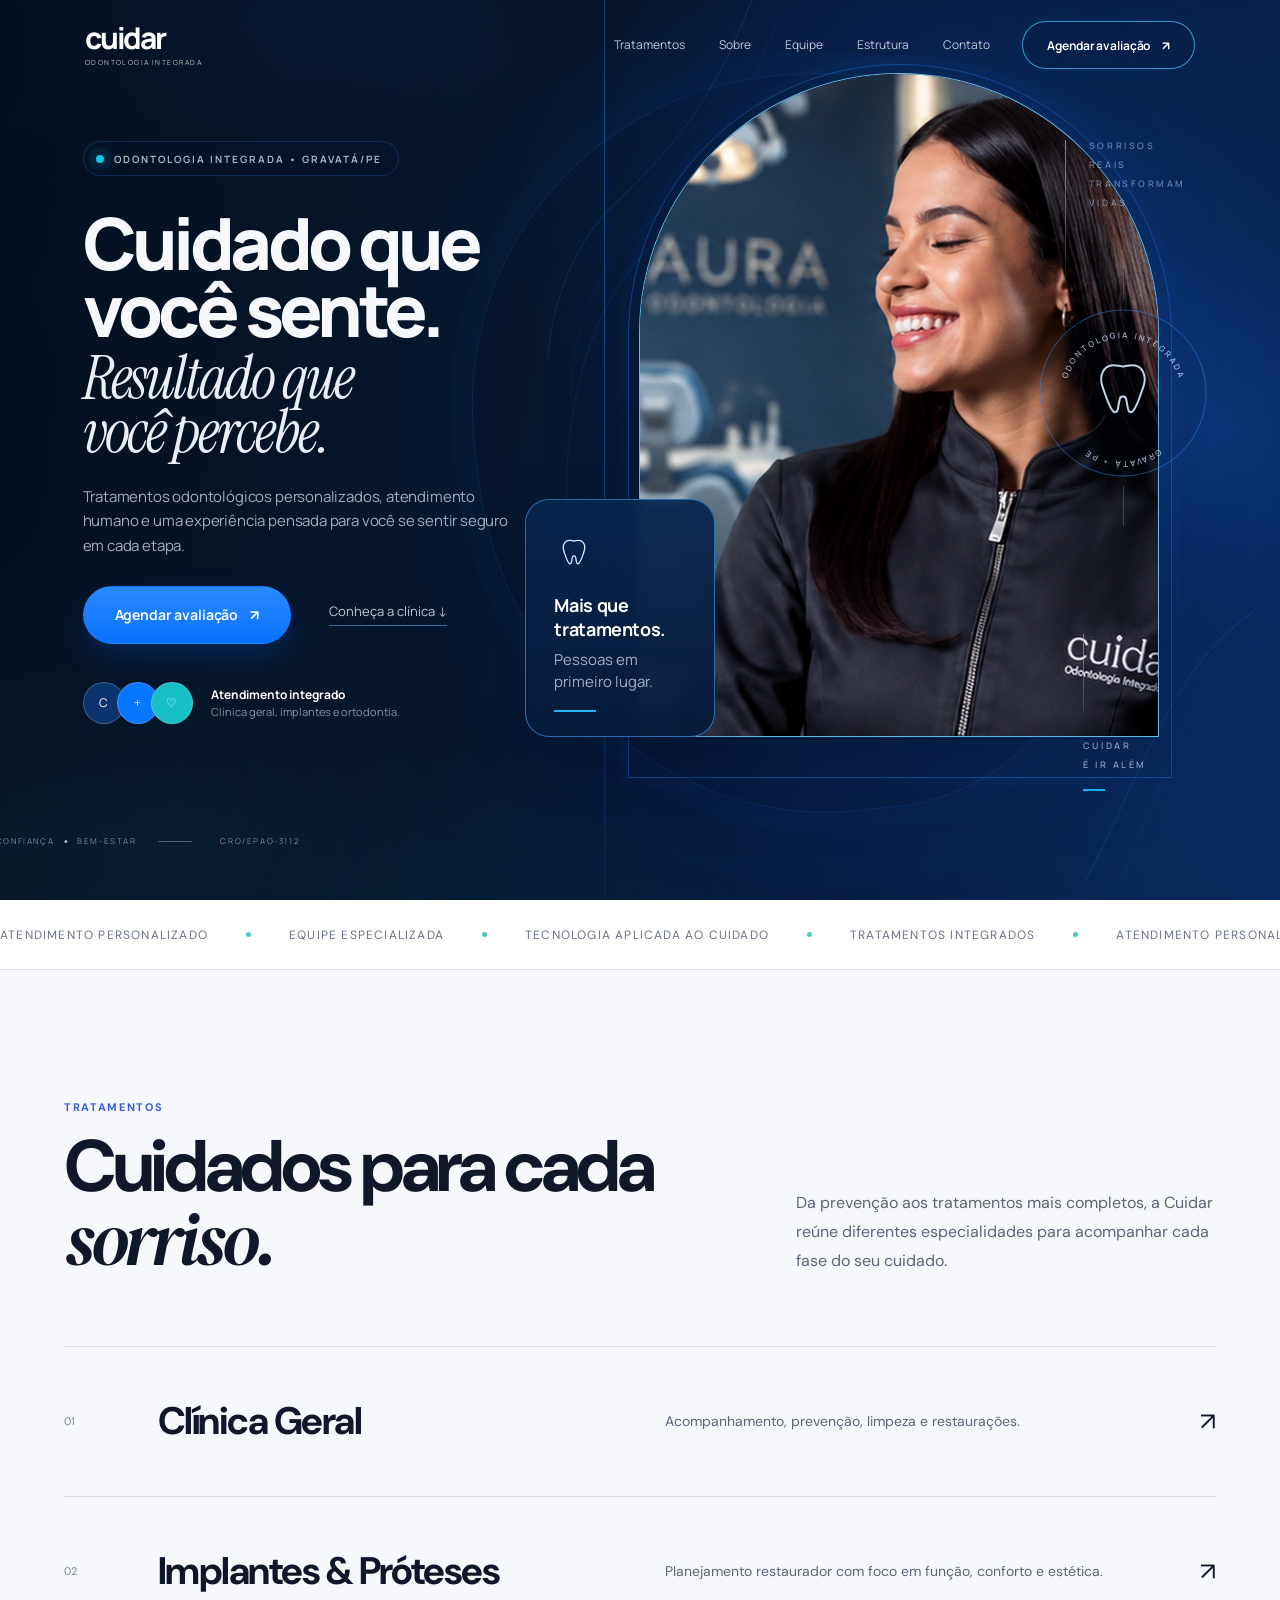
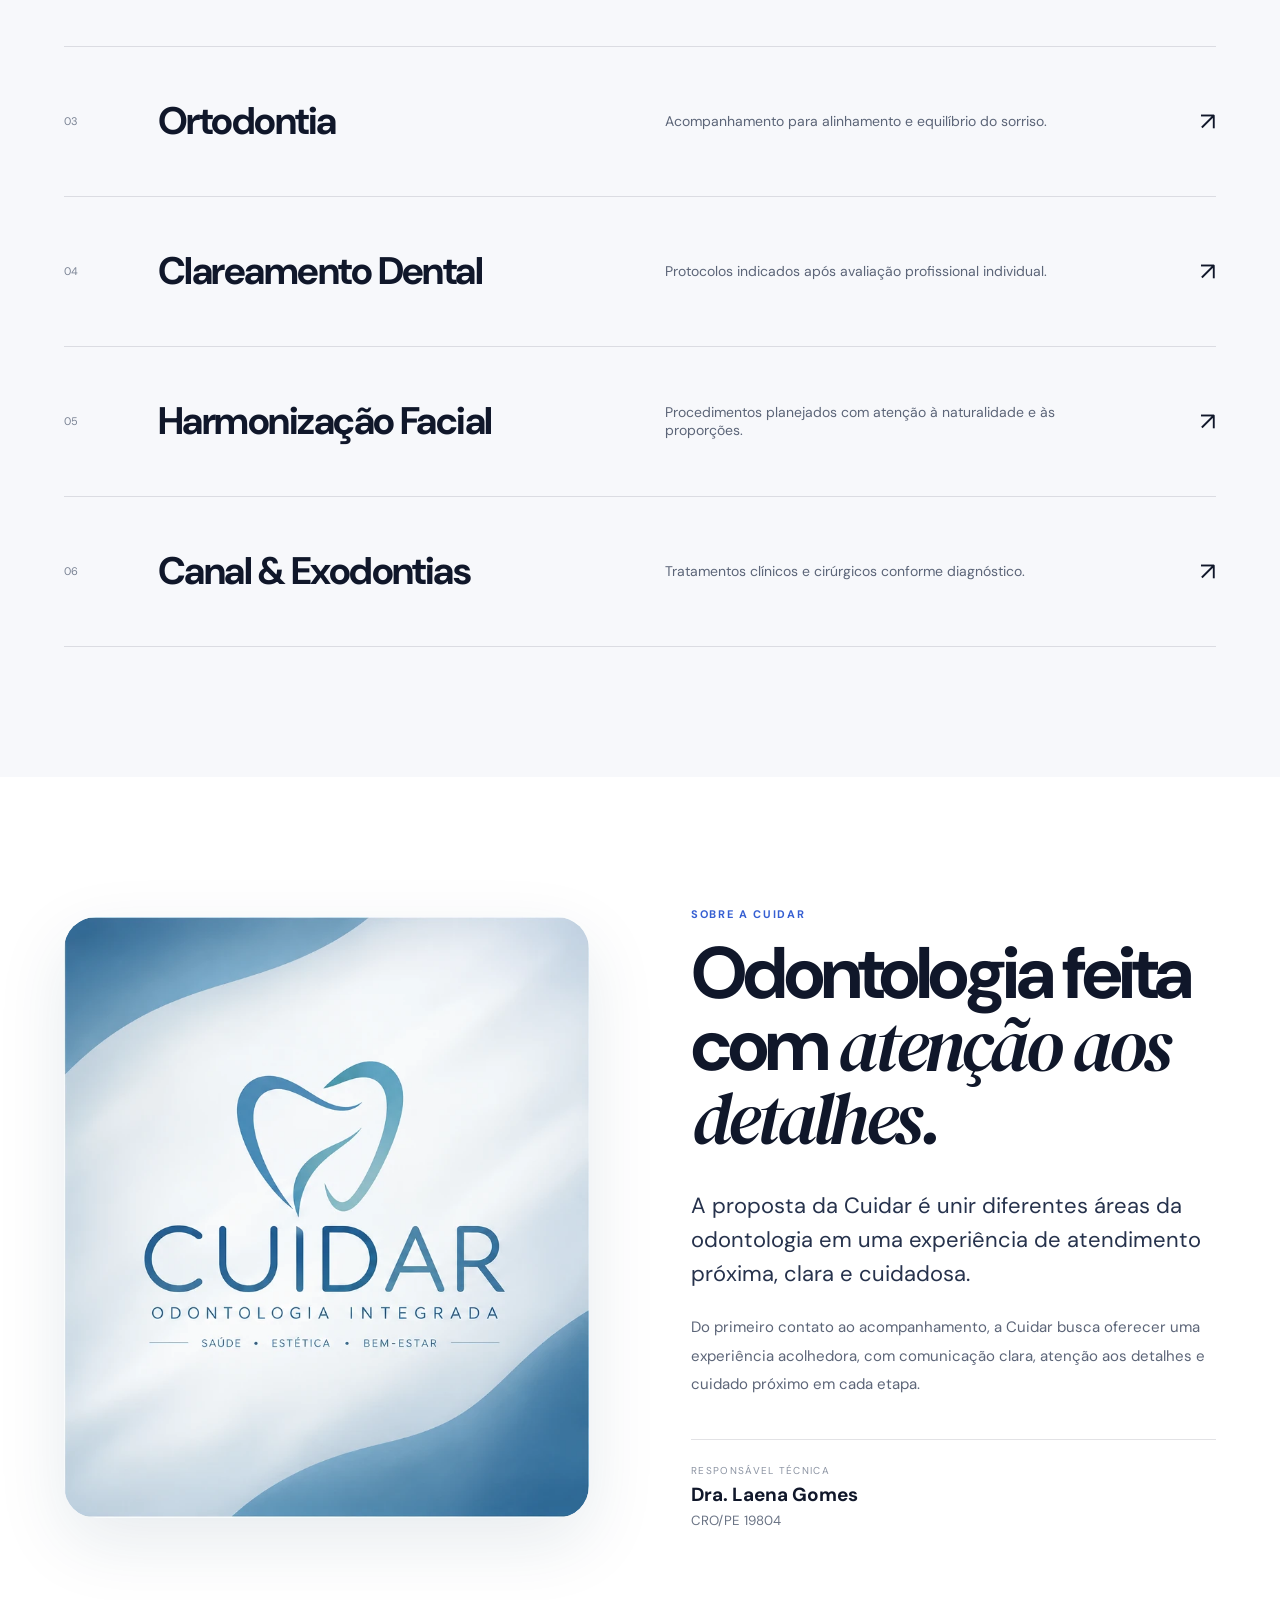
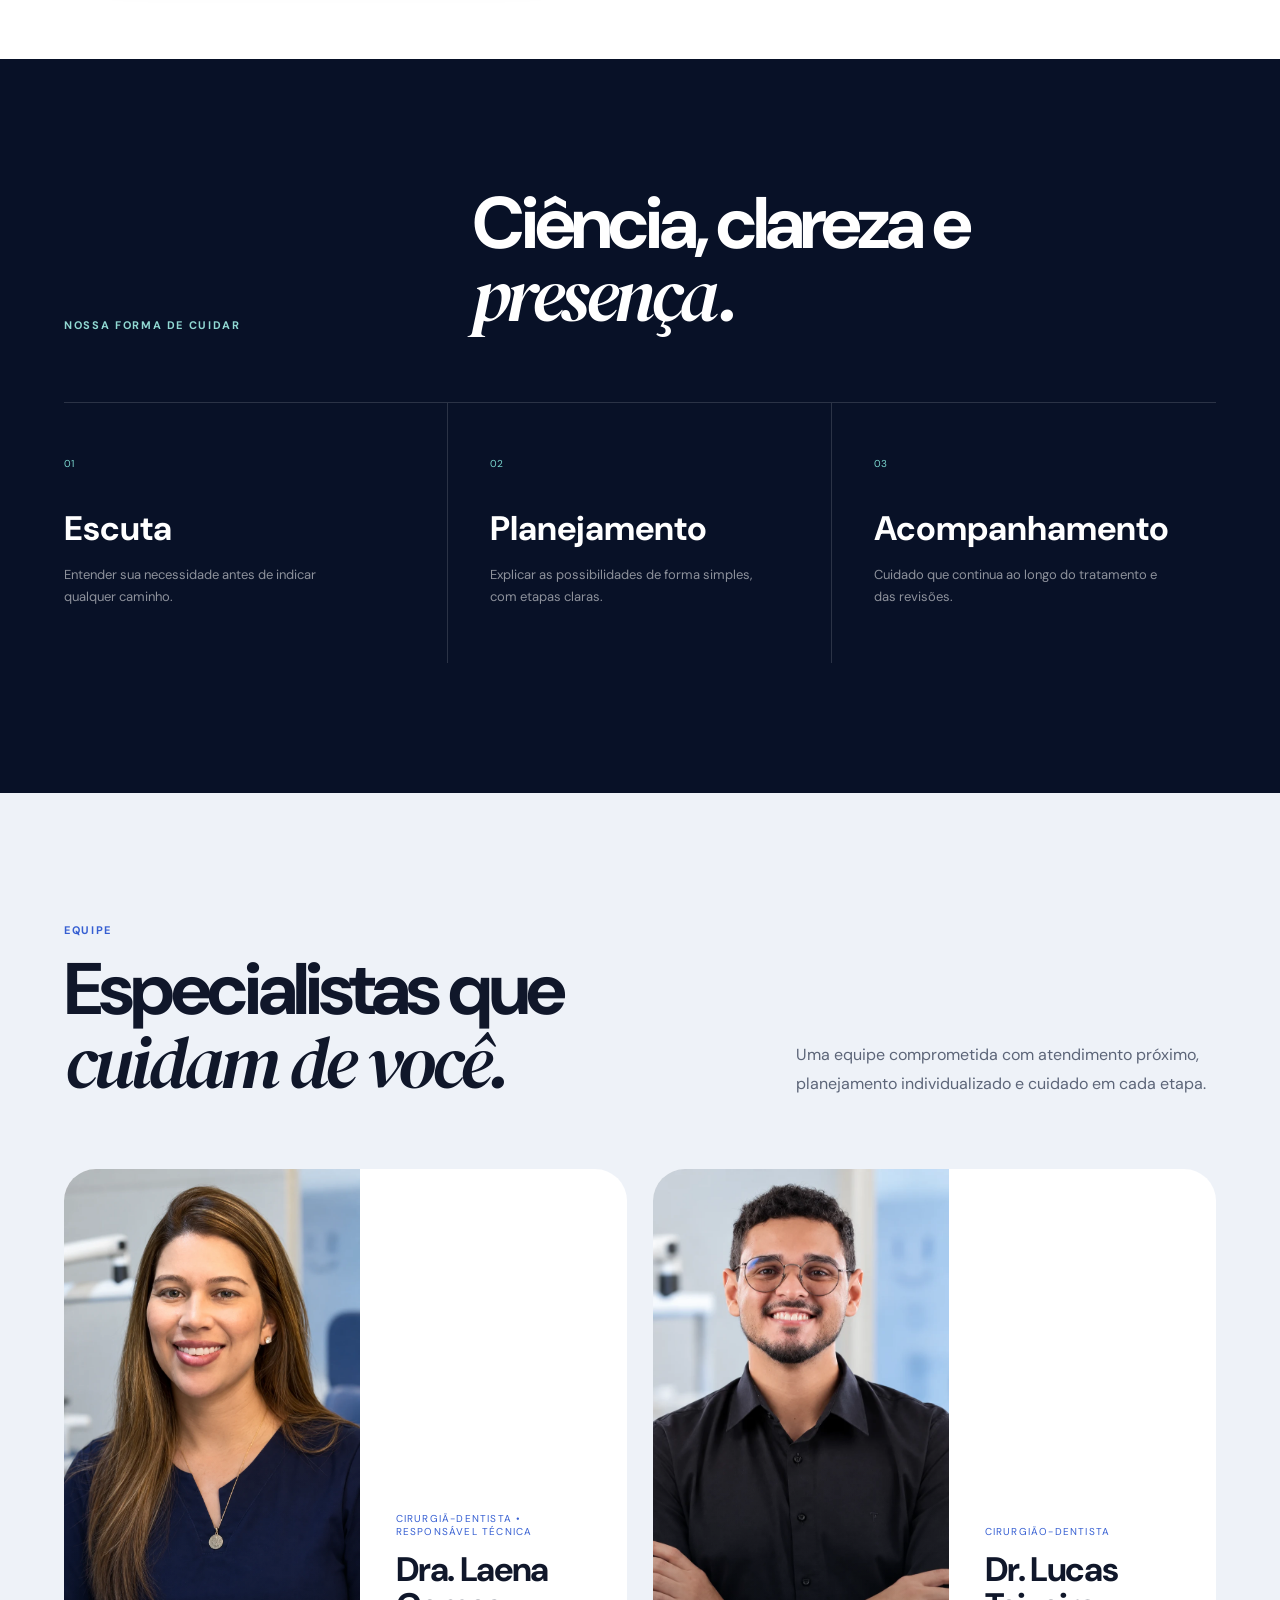
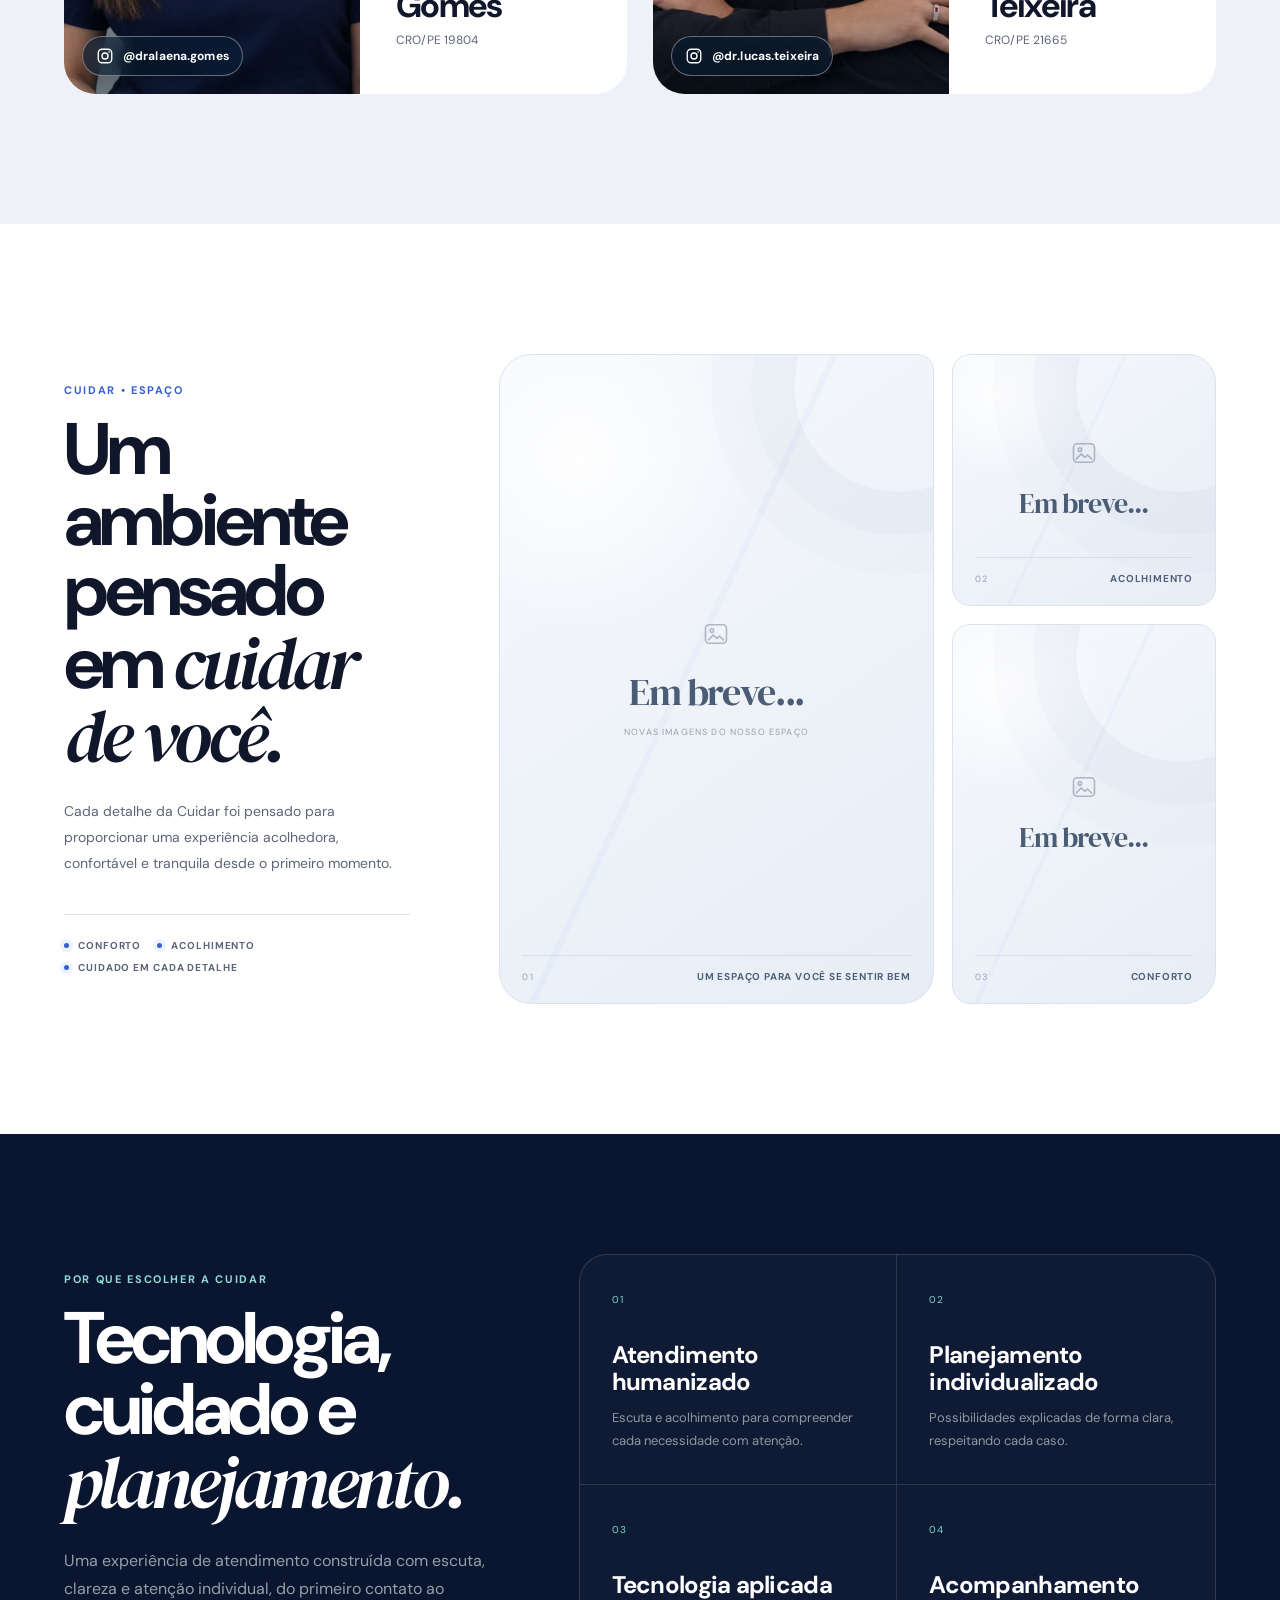
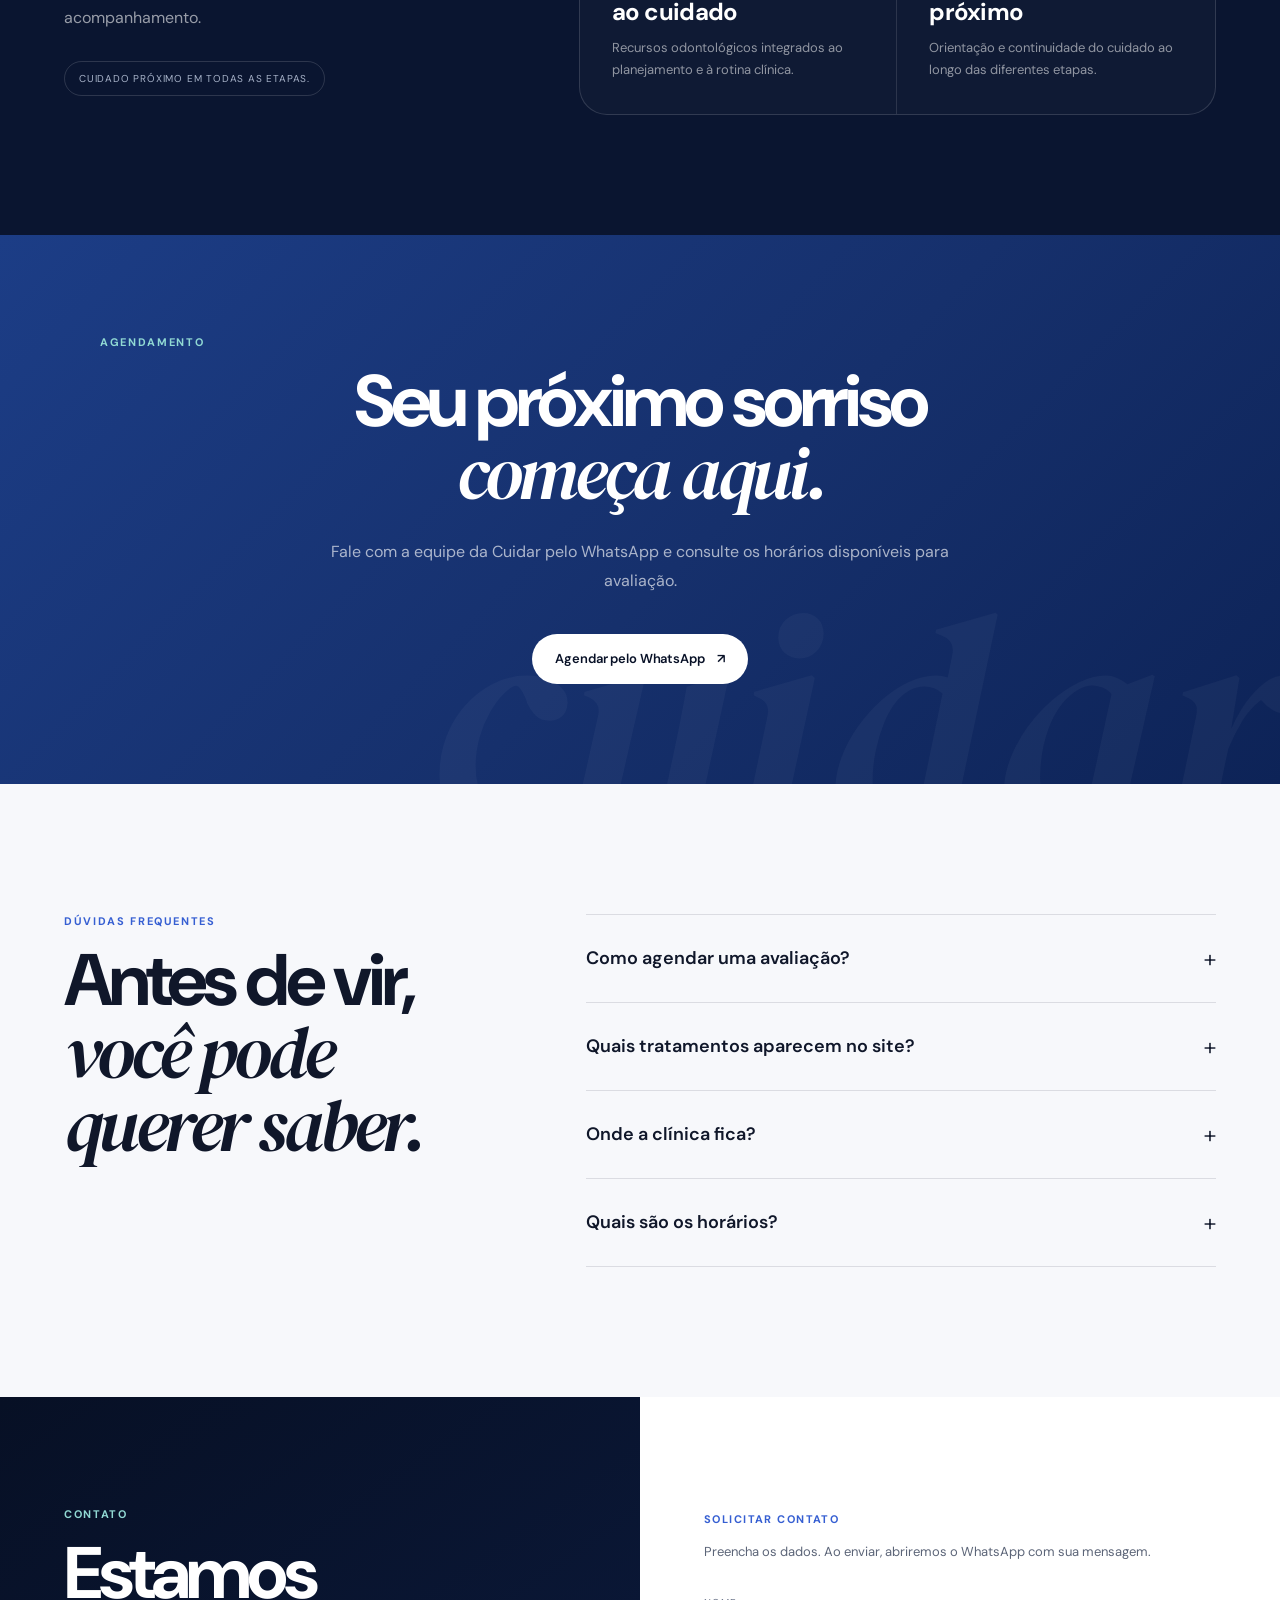
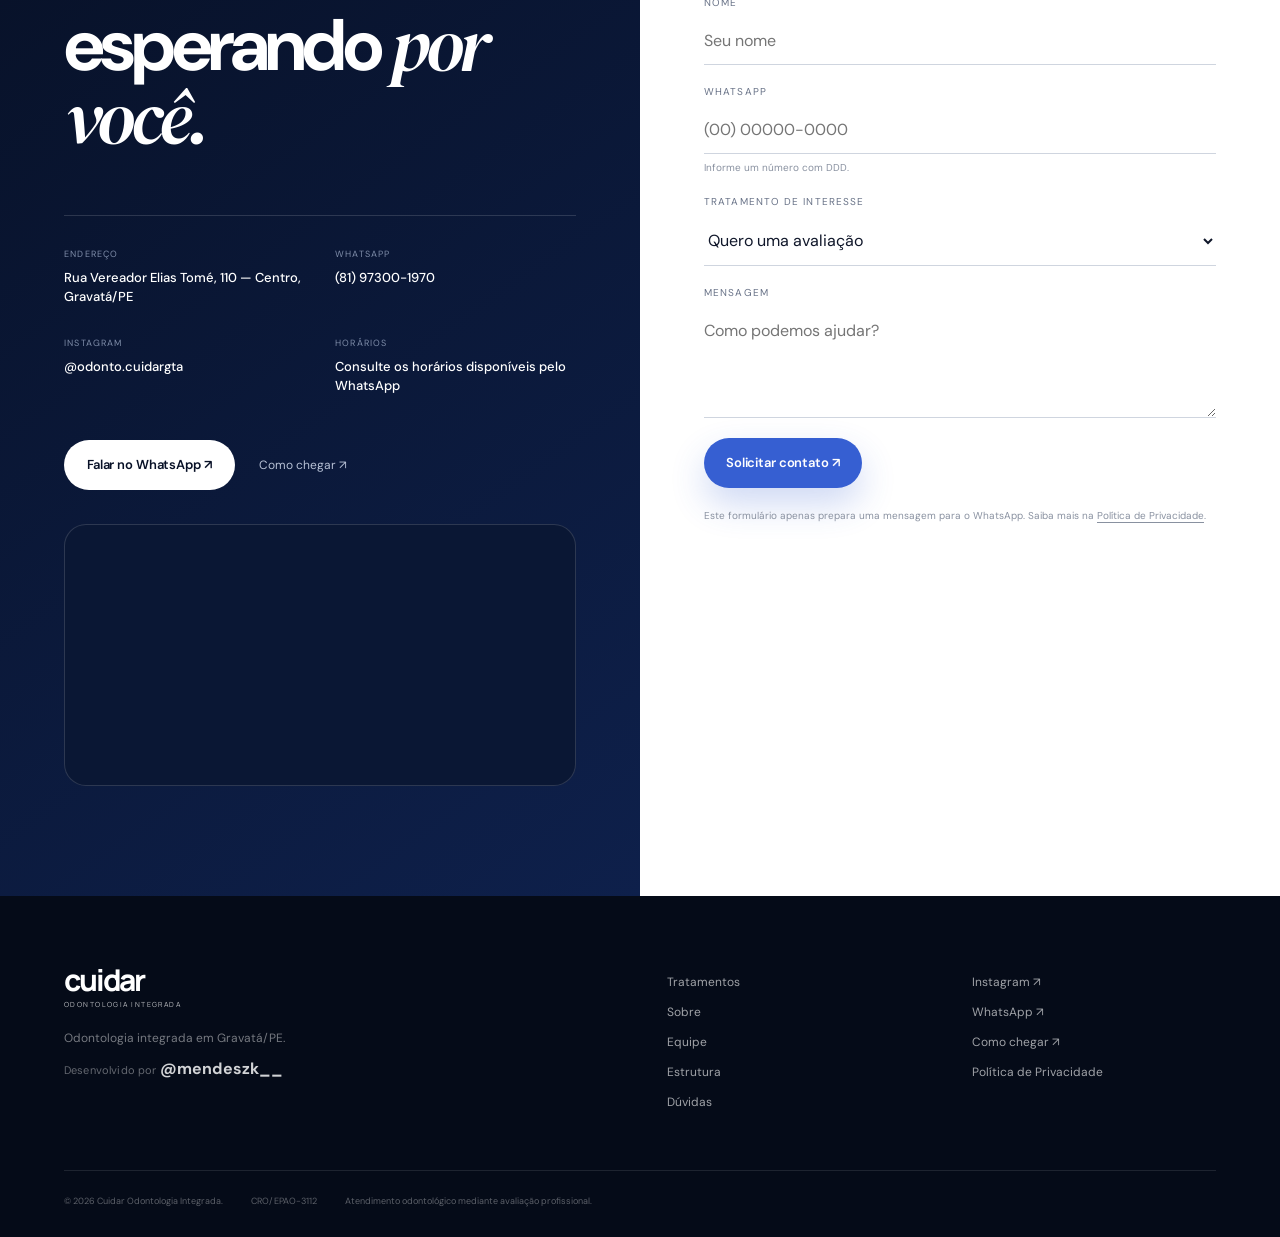
==== commit a3d1df53: "Atualiza preview de compartilhamento com logo" ====
--- a/index.html
+++ b/index.html
@@ -4,22 +4,29 @@
   <meta charset="utf-8">
   <meta name="viewport" content="width=device-width, initial-scale=1">
   <meta name="theme-color" content="#0b1530">
-  <meta name="description" content="Cuidar Odontologia Integrada em Gravatá/PE. Clínica geral, implantes, ortodontia, harmonização facial e atendimento integrado.">
+  <meta name="description" content="Cuidar Odontologia Integrada em Gravatá. Atendimento odontológico com cuidado, planejamento e profissionais especializados.">
   <meta name="robots" content="index,follow,max-image-preview:large">
-  <meta property="og:title" content="Cuidar Odontologia Integrada | Gravatá">
-  <meta property="og:description" content="Odontologia integrada em Gravatá/PE, com atendimento personalizado e cuidado em cada etapa.">
+  <link rel="canonical" href="https://cuidar-odontologia.vercel.app/">
   <meta property="og:type" content="website">
   <meta property="og:locale" content="pt_BR">
-  <meta property="og:site_name" content="Cuidar Odontologia Integrada">
-  <meta property="og:image" content="assets/hero-dra.jpg">
-  <meta property="og:image:alt" content="Cuidar Odontologia Integrada em Gravatá">
+  <meta property="og:site_name" content="Cuidar Odontologia">
+  <meta property="og:url" content="https://cuidar-odontologia.vercel.app/">
+  <meta property="og:title" content="Cuidar Odontologia">
+  <meta property="og:description" content="Cuidar Odontologia Integrada | Gravatá">
+  <meta property="og:image" content="https://cuidar-odontologia.vercel.app/assets/cuidar-social-preview.png">
+  <meta property="og:image:secure_url" content="https://cuidar-odontologia.vercel.app/assets/cuidar-social-preview.png">
+  <meta property="og:image:type" content="image/png">
+  <meta property="og:image:width" content="1200">
+  <meta property="og:image:height" content="630">
+  <meta property="og:image:alt" content="Logo Cuidar Odontologia">
   <meta name="twitter:card" content="summary_large_image">
-  <meta name="twitter:title" content="Cuidar Odontologia Integrada | Gravatá">
-  <meta name="twitter:description" content="Odontologia integrada em Gravatá/PE, com atendimento personalizado e cuidado em cada etapa.">
-  <!-- Adicione canonical, og:url e URLs absolutas das imagens sociais quando o domínio oficial estiver definido. -->
+  <meta name="twitter:title" content="Cuidar Odontologia">
+  <meta name="twitter:description" content="Cuidar Odontologia Integrada | Gravatá">
+  <meta name="twitter:image" content="https://cuidar-odontologia.vercel.app/assets/cuidar-social-preview.png">
+  <meta name="twitter:image:alt" content="Logo Cuidar Odontologia">
   <link rel="icon" href="assets/favicon.svg" type="image/svg+xml">
   <link rel="preload" as="image" href="assets/hero-profissional-sem-card.webp" type="image/webp">
-  <title>Cuidar Odontologia Integrada | Gravatá</title>
+  <title>Cuidar Odontologia | Odontologia Integrada em Gravatá</title>
   <link rel="stylesheet" href="style.css">
   <link rel="stylesheet" href="hero-reference.css">
   <script src="clinic.config.js"></script>
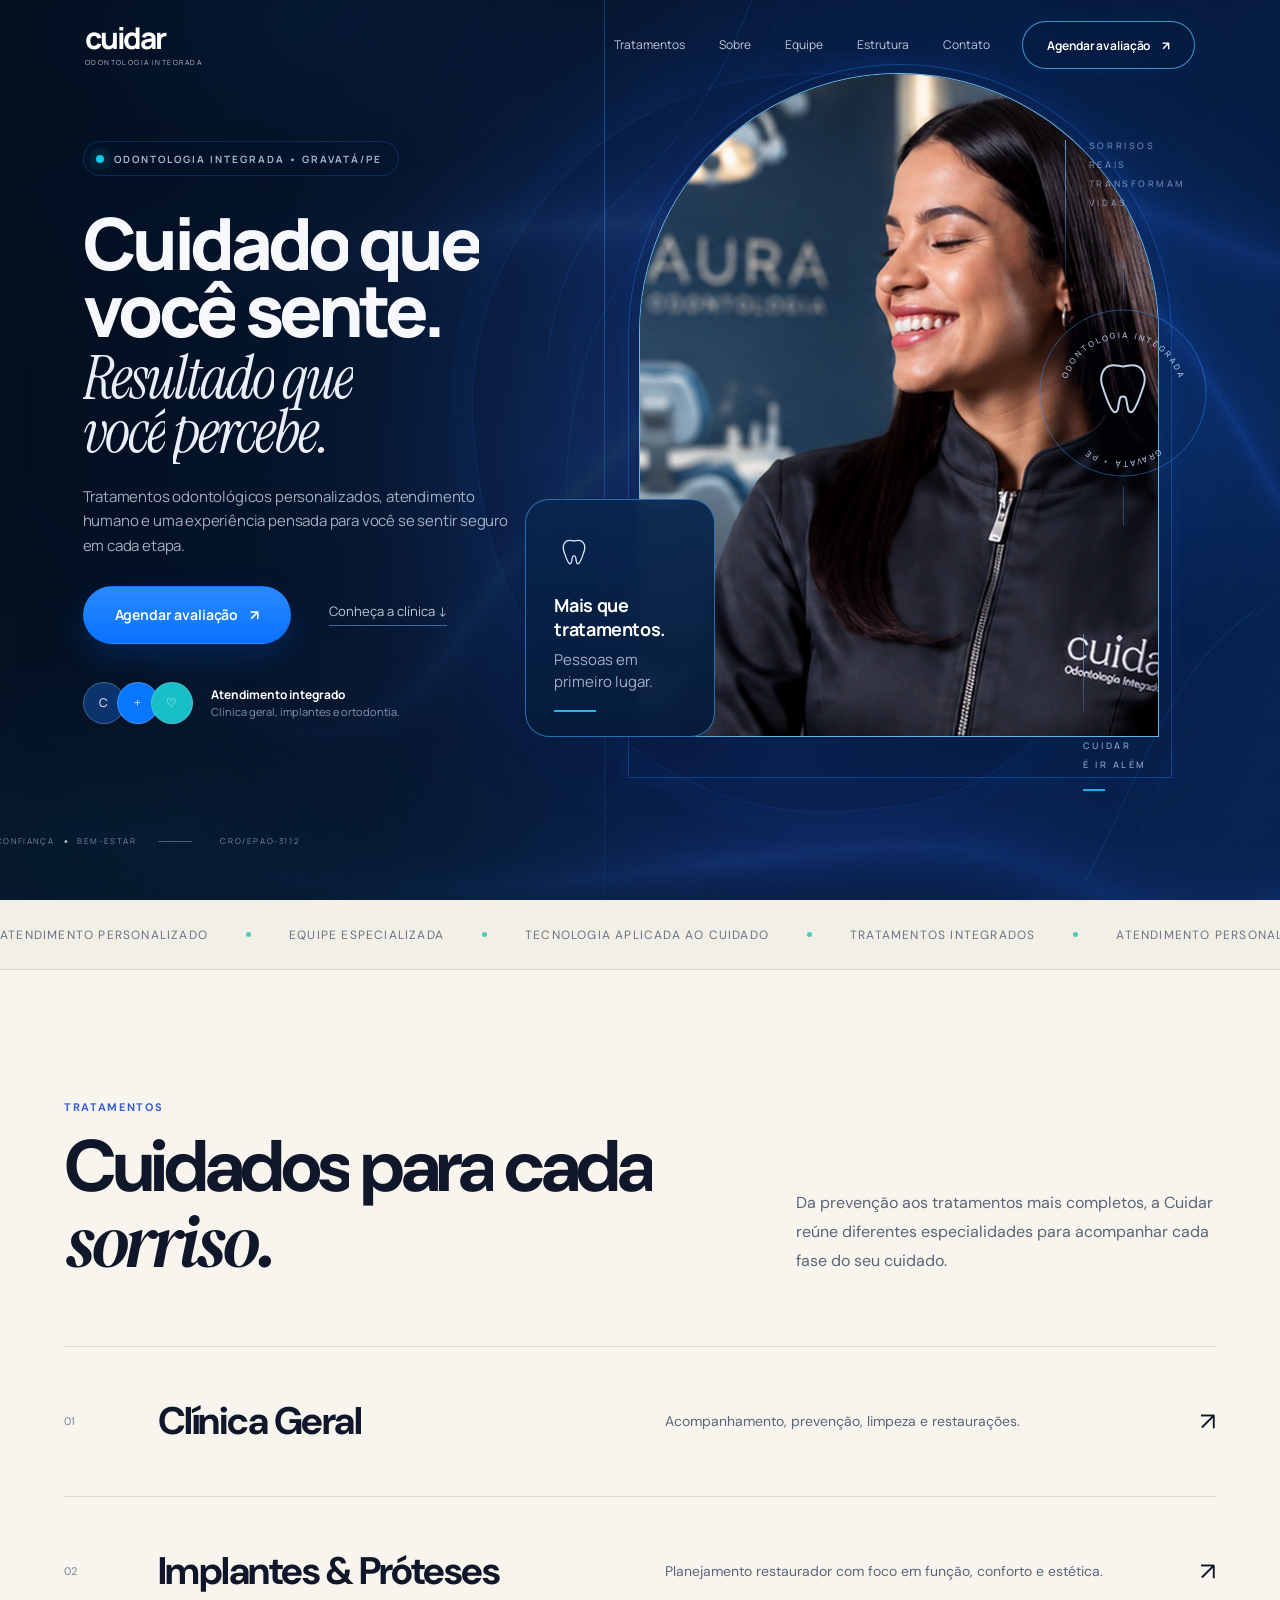
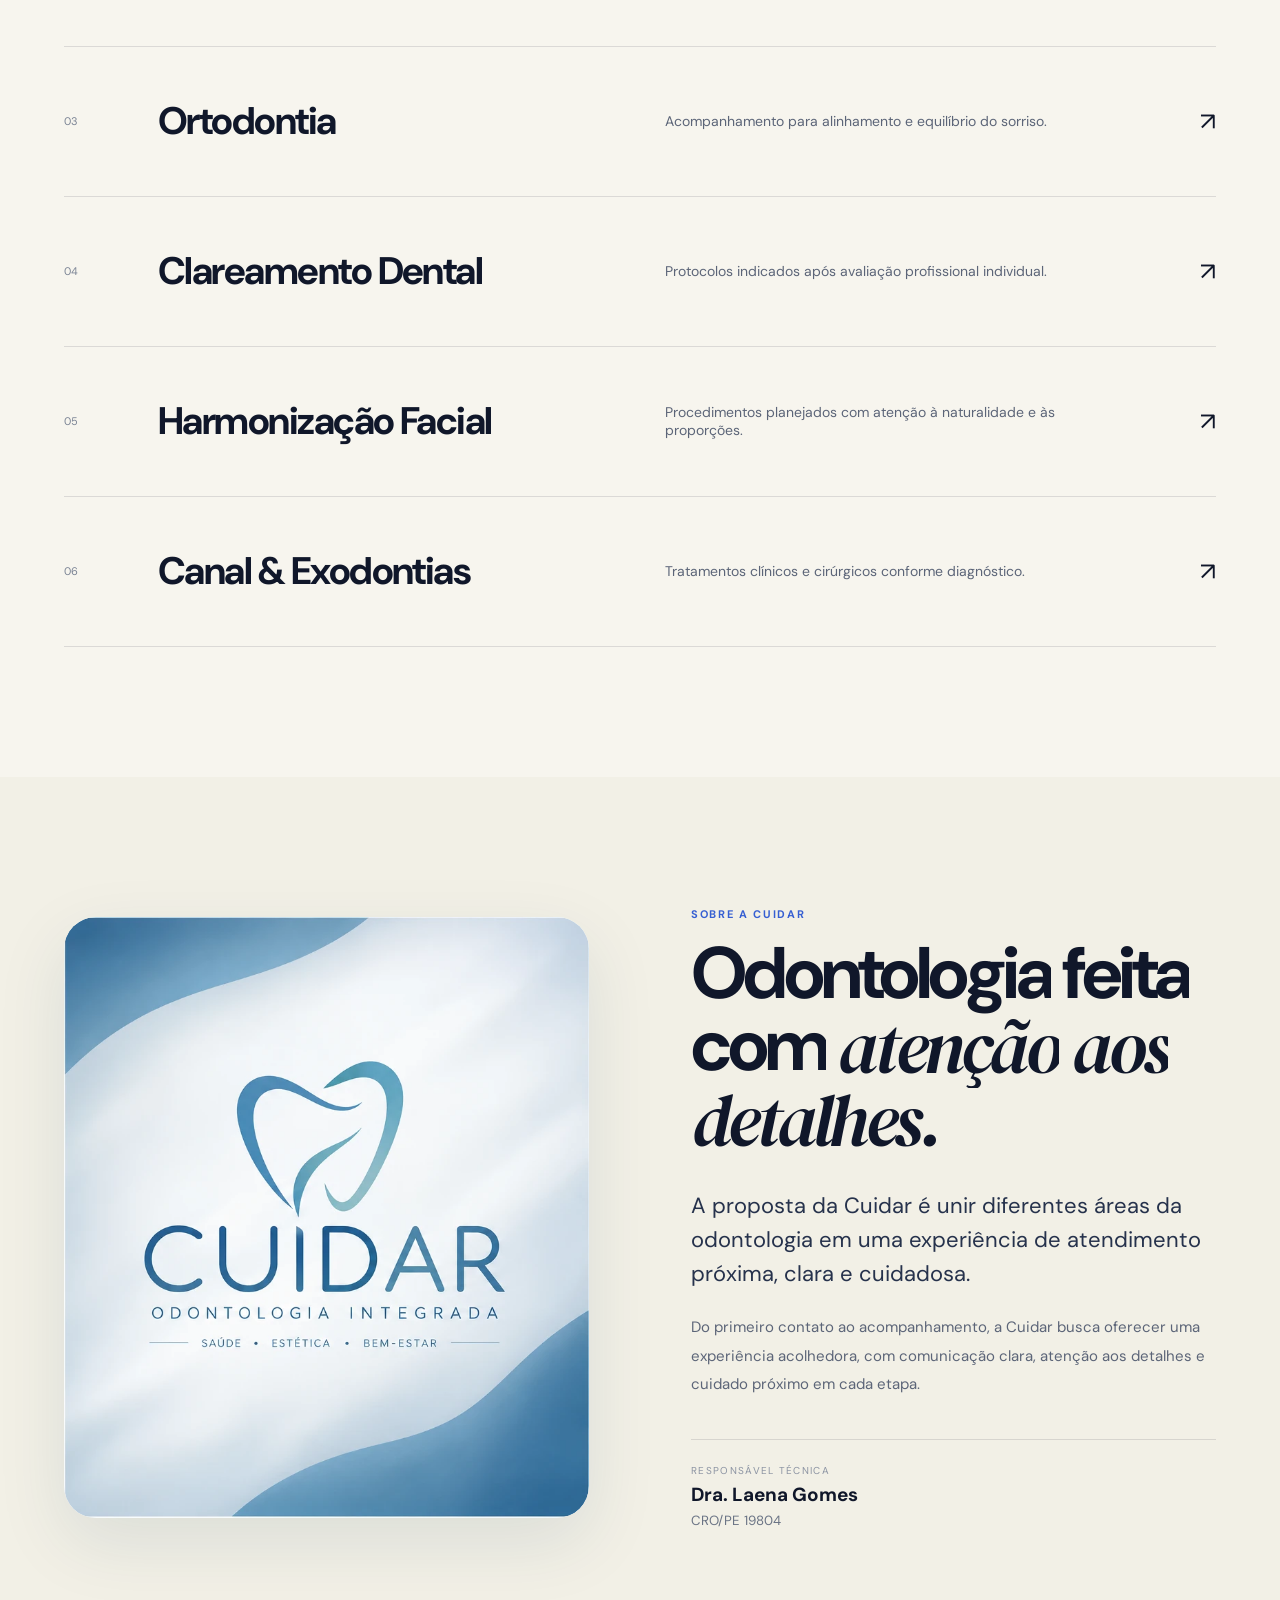
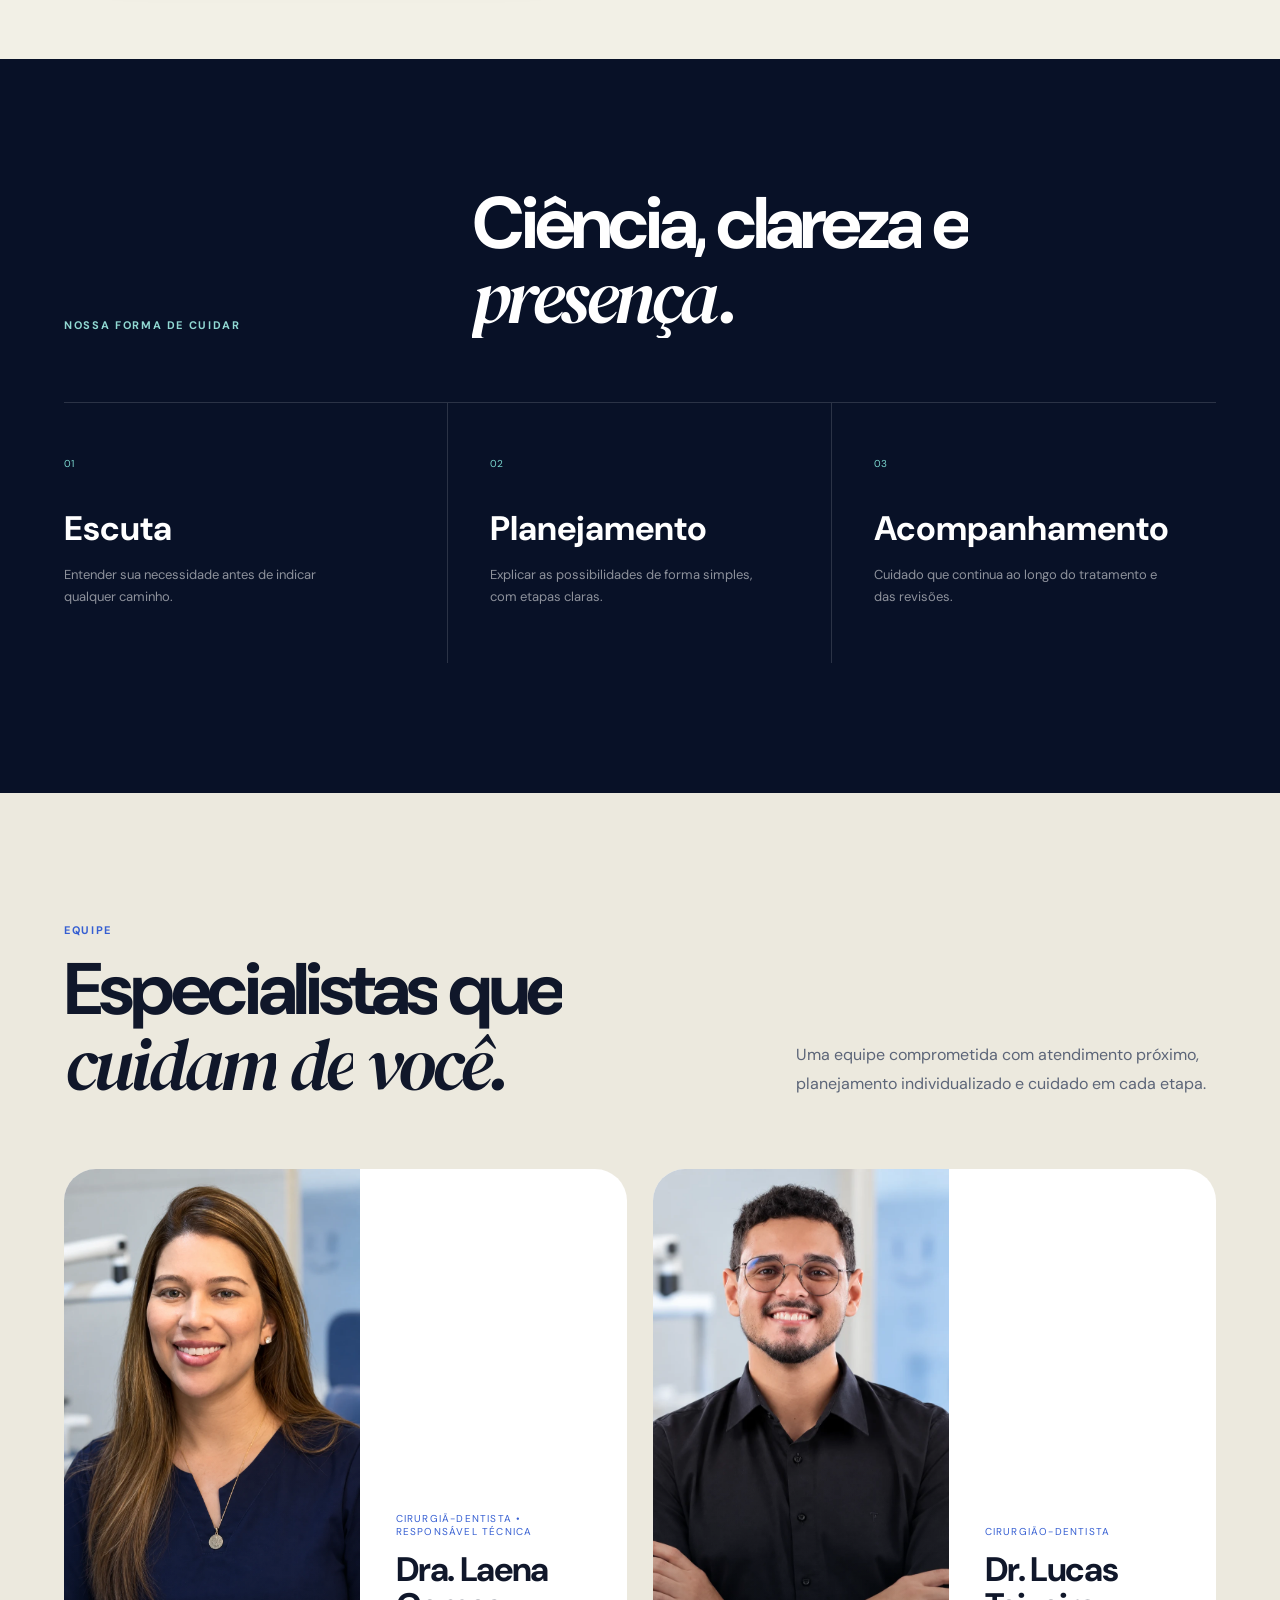
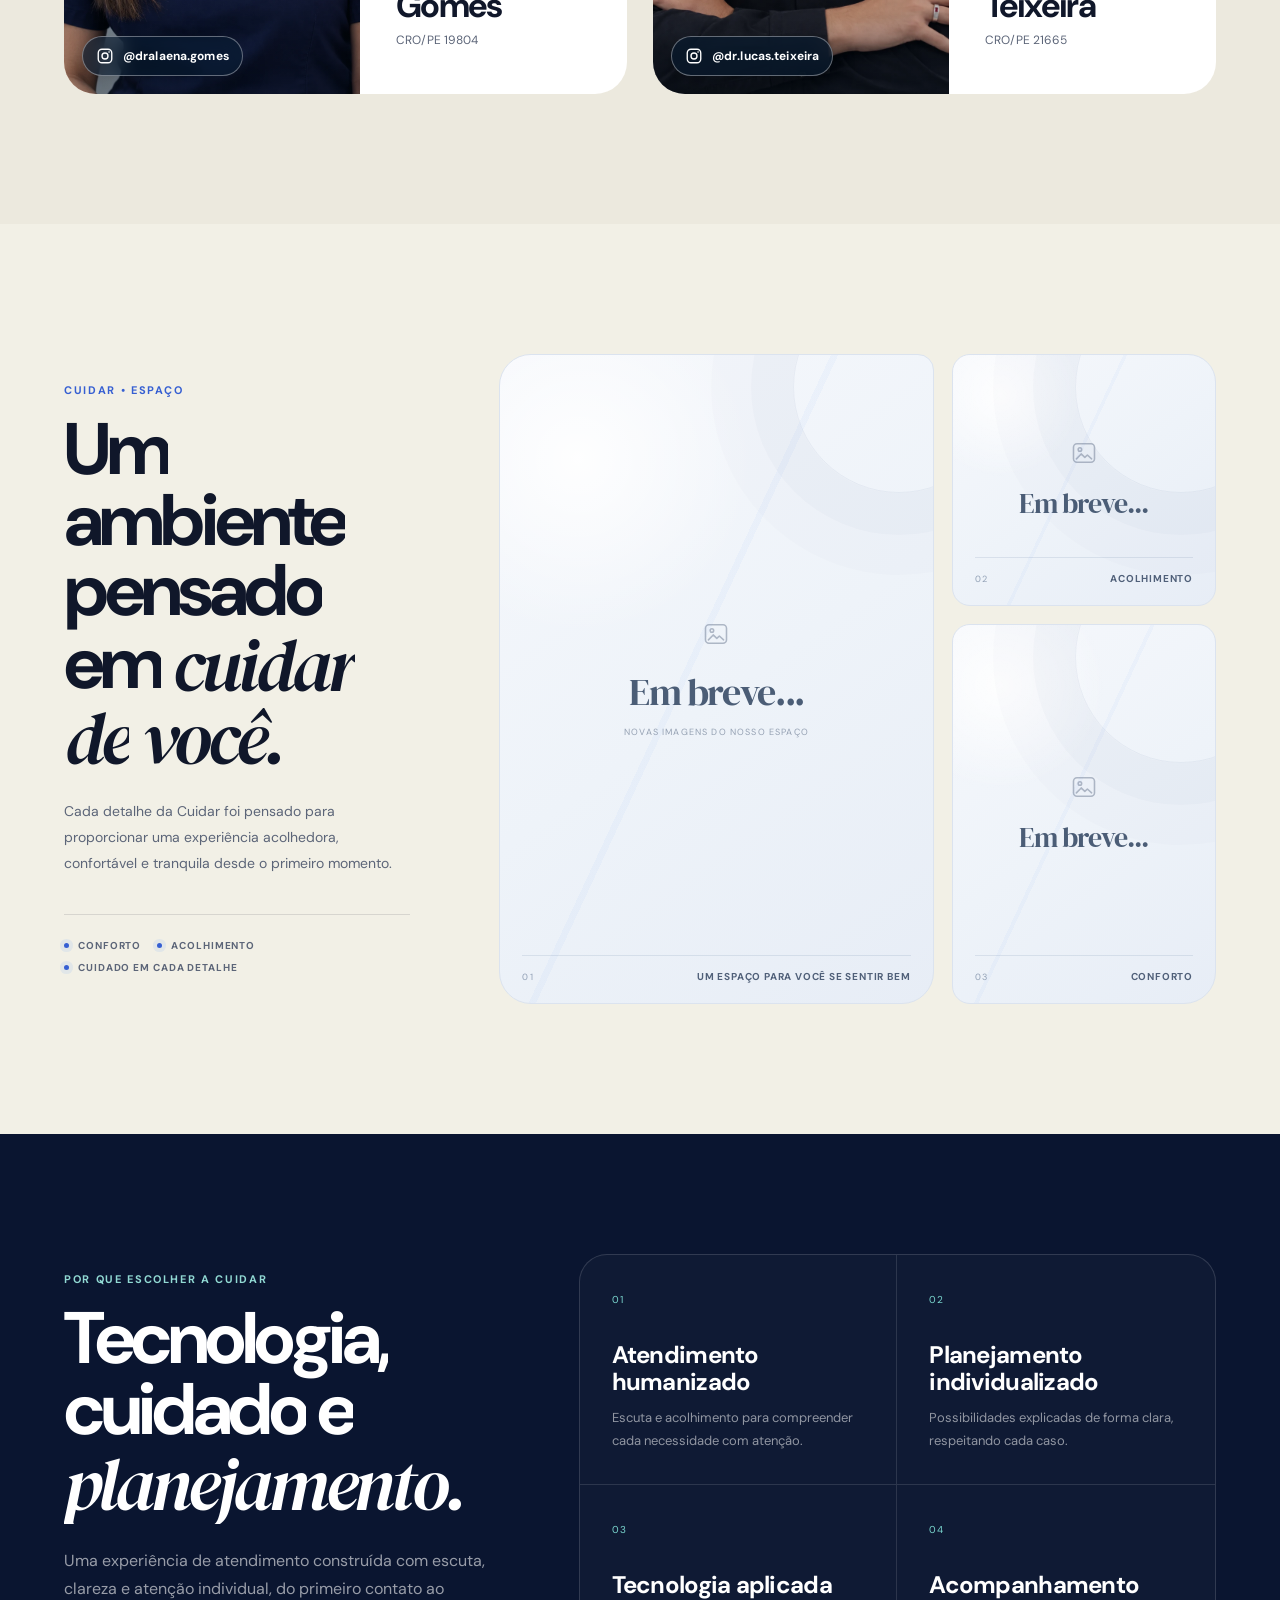
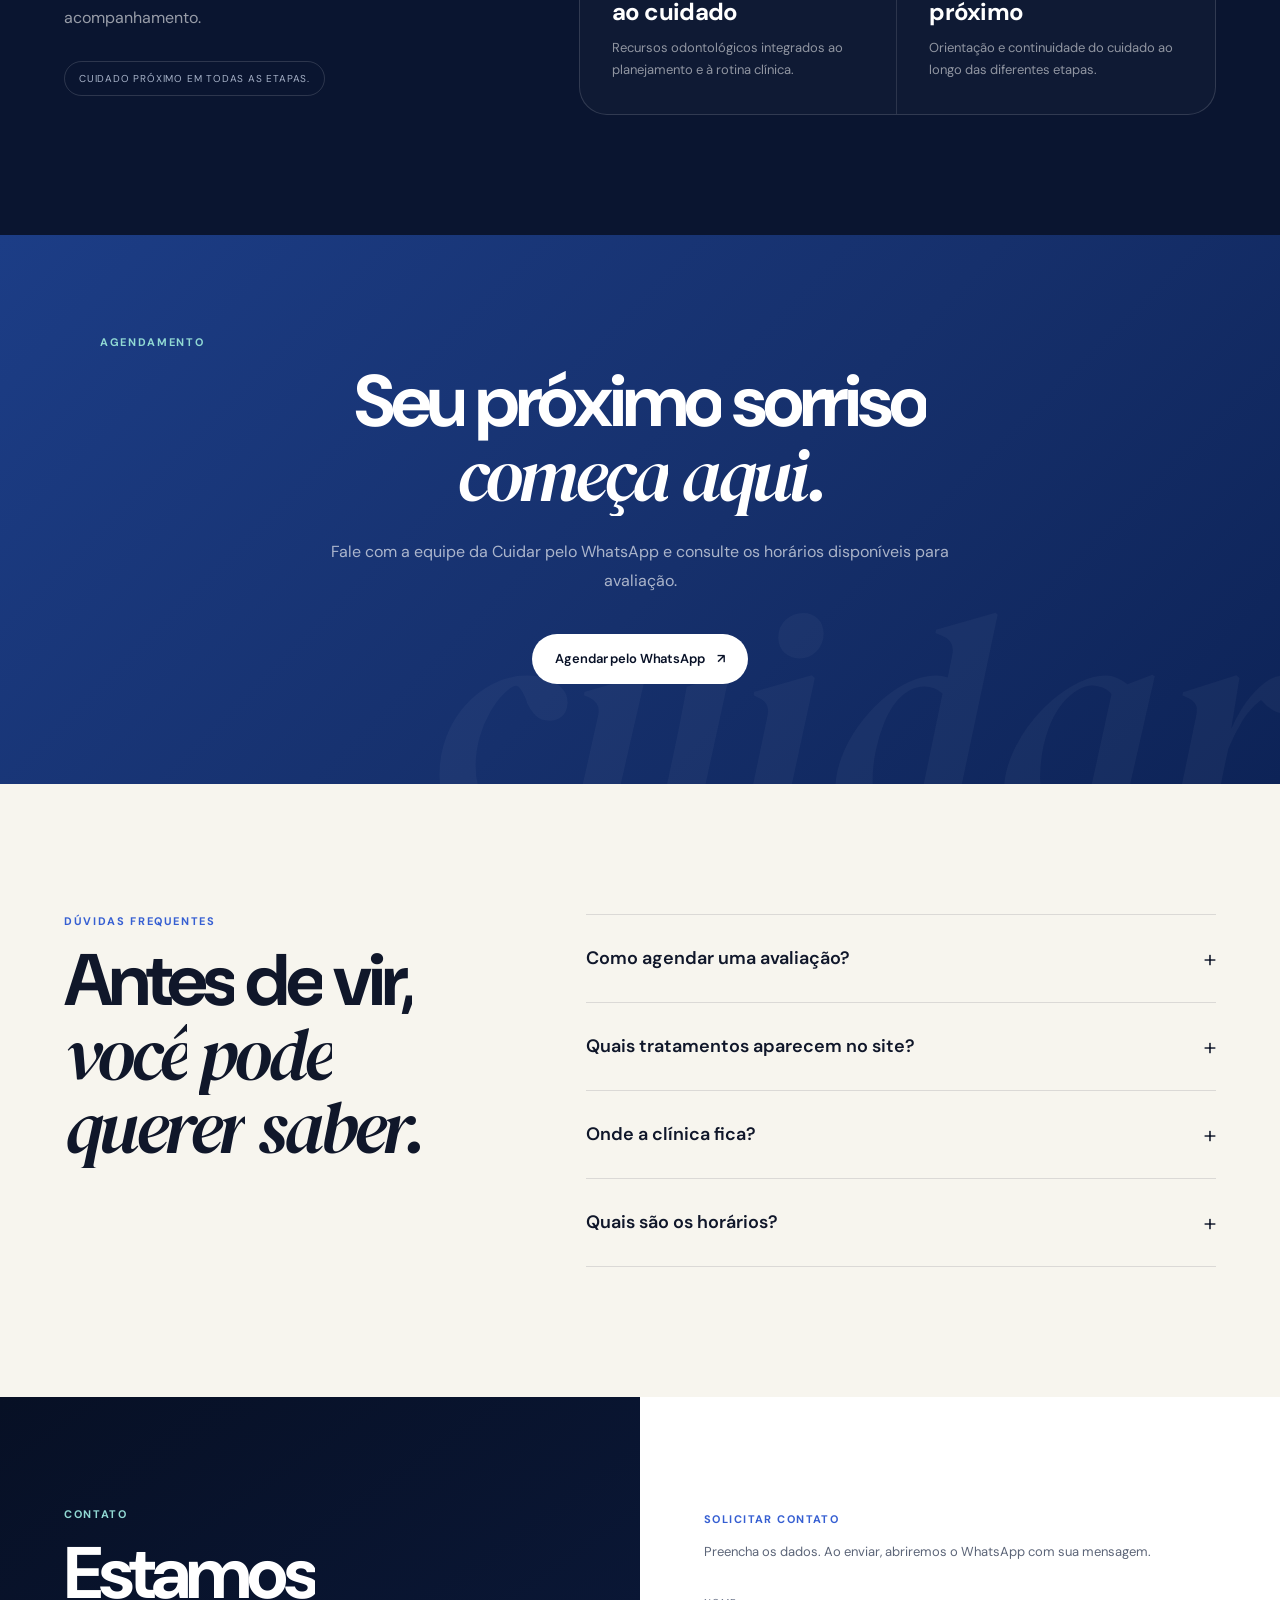
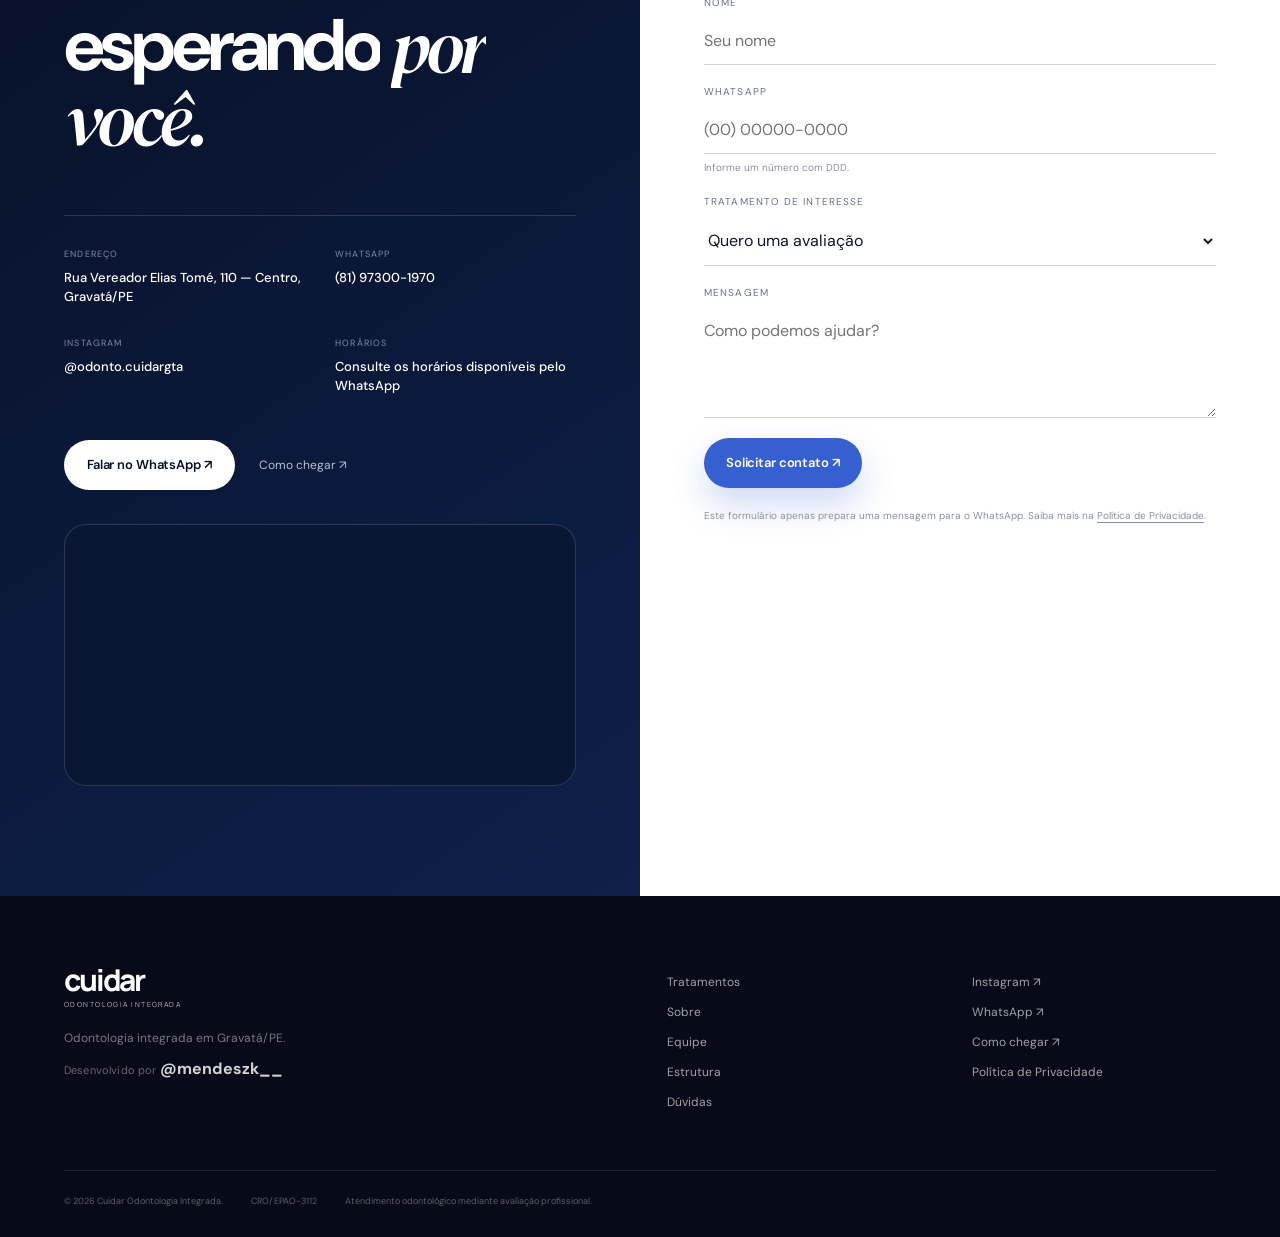
==== commit 3180e1e6: "Animações colocadas" ====
--- a/index.html
+++ b/index.html
@@ -31,6 +31,8 @@
   <link rel="stylesheet" href="hero-reference.css">
   <script src="clinic.config.js"></script>
   <script src="script.js" defer></script>
+  <script src="ghost-fibers.js" defer></script>
+  <script src="split-text.js" defer></script>
   <script type="application/ld+json" id="schema-json"></script>
 </head>
 <body>
@@ -76,6 +78,7 @@
 
   <main id="conteudo">
     <section class="hero" id="inicio">
+      <div class="ghost-fibers-bg" aria-hidden="true"></div>
       <div class="hero-glow hero-glow-a"></div>
       <div class="hero-glow hero-glow-b"></div>
 
@@ -114,7 +117,7 @@
             <span class="eyebrow-dot"></span>
             Odontologia integrada • Gravatá/PE
           </div>
-          <h1><span class="hero-sans">Cuidado que<br>você sente.</span><em>Resultado que<br>você percebe.</em></h1>
+          <h1 class="split-text" data-split-delay="70" data-split-duration="1.05"><span class="hero-sans">Cuidado que<br>você sente.</span><em>Resultado que<br>você percebe.</em></h1>
           <p class="hero-lead">Tratamentos odontológicos personalizados, atendimento humano e uma experiência pensada para você se sentir seguro em cada etapa.</p>
           <div class="hero-actions">
             <a class="btn btn-primary js-whatsapp" href="#" data-message="Olá! Vim pelo site da Cuidar e gostaria de agendar uma avaliação.">
@@ -181,7 +184,7 @@
       <div class="section-head reveal">
         <div>
           <span class="section-kicker">Tratamentos</span>
-          <h2>Cuidados para cada <em>sorriso.</em></h2>
+          <h2 class="split-text" data-split-delay="55" data-split-duration="0.9">Cuidados para cada <em>sorriso.</em></h2>
         </div>
         <p>Da prevenção aos tratamentos mais completos, a Cuidar reúne diferentes especialidades para acompanhar cada fase do seu cuidado.</p>
       </div>
@@ -244,7 +247,7 @@
       </div>
       <div class="about-copy reveal">
         <span class="section-kicker">Sobre a Cuidar</span>
-        <h2>Odontologia feita com <em>atenção aos detalhes.</em></h2>
+        <h2 class="split-text" data-split-delay="55" data-split-duration="0.9">Odontologia feita com <em>atenção aos detalhes.</em></h2>
         <p class="lead">A proposta da Cuidar é unir diferentes áreas da odontologia em uma experiência de atendimento próxima, clara e cuidadosa.</p>
         <p>Do primeiro contato ao acompanhamento, a Cuidar busca oferecer uma experiência acolhedora, com comunicação clara, atenção aos detalhes e cuidado próximo em cada etapa.</p>
         <div class="signature-block">
@@ -259,7 +262,7 @@
       <div class="principles-shell">
         <div class="principles-title reveal">
           <span class="section-kicker light">Nossa forma de cuidar</span>
-          <h2>Ciência, clareza e <em>presença.</em></h2>
+          <h2 class="split-text" data-split-delay="55" data-split-duration="0.9">Ciência, clareza e <em>presença.</em></h2>
         </div>
         <div class="principles-grid">
           <article class="reveal">
@@ -285,7 +288,7 @@
       <div class="section-head reveal">
         <div>
           <span class="section-kicker">Equipe</span>
-          <h2>Especialistas que <em>cuidam de você.</em></h2>
+          <h2 class="split-text" data-split-delay="55" data-split-duration="0.9">Especialistas que <em>cuidam de você.</em></h2>
         </div>
         <p>Uma equipe comprometida com atendimento próximo, planejamento individualizado e cuidado em cada etapa.</p>
       </div>
@@ -335,7 +338,7 @@
       <div class="environment-shell">
         <div class="environment-copy reveal">
           <span class="section-kicker">Cuidar • Espaço</span>
-          <h2>Um ambiente pensado em <em>cuidar de você.</em></h2>
+          <h2 class="split-text" data-split-delay="55" data-split-duration="0.9">Um ambiente pensado em <em>cuidar de você.</em></h2>
           <p>Cada detalhe da Cuidar foi pensado para proporcionar uma experiência acolhedora, confortável e tranquila desde o primeiro momento.</p>
 
           <div class="environment-notes" aria-label="Características do espaço da Cuidar">
@@ -400,7 +403,7 @@
     <section class="care-differentials" id="diferenciais">
       <div class="results-copy reveal">
         <span class="section-kicker light">Por que escolher a Cuidar</span>
-        <h2>Tecnologia, cuidado e <em>planejamento.</em></h2>
+        <h2 class="split-text" data-split-delay="55" data-split-duration="0.9">Tecnologia, cuidado e <em>planejamento.</em></h2>
         <p>Uma experiência de atendimento construída com escuta, clareza e atenção individual, do primeiro contato ao acompanhamento.</p>
         <div class="care-note">Cuidado próximo em todas as etapas.</div>
       </div>
@@ -431,7 +434,7 @@
     <section class="cta-section">
       <div class="cta-inner reveal">
         <span class="section-kicker light">Agendamento</span>
-        <h2>Seu próximo sorriso<br><em>começa aqui.</em></h2>
+        <h2 class="split-text" data-split-delay="55" data-split-duration="0.9">Seu próximo sorriso<br><em>começa aqui.</em></h2>
         <p>Fale com a equipe da Cuidar pelo WhatsApp e consulte os horários disponíveis para avaliação.</p>
         <a class="btn btn-light js-whatsapp" href="#" data-message="Olá! Vim pelo site da Cuidar e gostaria de consultar horários para uma avaliação.">
           Agendar pelo WhatsApp
@@ -443,7 +446,7 @@
     <section class="section faq" id="faq">
       <div class="faq-head reveal">
         <span class="section-kicker">Dúvidas frequentes</span>
-        <h2>Antes de vir,<br><em>você pode querer saber.</em></h2>
+        <h2 class="split-text" data-split-delay="55" data-split-duration="0.9">Antes de vir,<br><em>você pode querer saber.</em></h2>
       </div>
       <div class="faq-list">
         <details class="reveal">
@@ -468,7 +471,7 @@
     <section class="contact" id="contato">
       <div class="contact-panel reveal">
         <span class="section-kicker light">Contato</span>
-        <h2>Estamos esperando <em>por você.</em></h2>
+        <h2 class="split-text" data-split-delay="55" data-split-duration="0.9">Estamos esperando <em>por você.</em></h2>
 
         <div class="contact-data">
           <div>
--- a/style.css
+++ b/style.css
@@ -9,7 +9,9 @@
   --blue-2:#24498e;
   --electric:#365fd2;
   --aqua:#52c9bd;
-  --paper:#f5f7fb;
+  --paper:#F2F0E6;
+  --paper-soft:#F7F5EE;
+  --paper-muted:#ECE9DE;
   --white:#fff;
   --line:rgba(16,23,42,.12);
   --line-dark:rgba(255,255,255,.14);
@@ -124,7 +126,7 @@
 .hero-bottom .cro{margin-left:auto}
 .hero-glow{position:absolute;border-radius:50%;filter:blur(70px);pointer-events:none}.hero-glow-a{width:300px;height:300px;background:#24498e;right:-120px;bottom:-120px;opacity:.35}.hero-glow-b{width:190px;height:190px;background:#52c9bd;left:-100px;top:34%;opacity:.12}
 
-.trust-strip{height:70px;background:white;border-bottom:1px solid var(--line);overflow:hidden;display:flex;align-items:center}
+.trust-strip{height:70px;background:var(--paper);border-bottom:1px solid var(--line);overflow:hidden;display:flex;align-items:center}
 .trust-track{display:flex;align-items:center;gap:38px;white-space:nowrap;min-width:max-content;animation:marquee 28s linear infinite;font-size:12px;text-transform:uppercase;letter-spacing:.1em;color:#6a7284}
 .trust-track i{width:5px;height:5px;background:var(--aqua);border-radius:50%}
 @keyframes marquee{to{transform:translateX(-50%)}}
@@ -136,7 +138,7 @@
 .section h2,.principles h2,.care-differentials h2,.cta-section h2,.contact h2,.faq h2{font-size:clamp(46px,5.7vw,82px);line-height:.97;letter-spacing:-.055em;margin:0}
 .section-head p{color:var(--ink-2);line-height:1.8;max-width:520px;margin:0}
 
-.treatments{background:#f7f8fb}
+.treatments{background:var(--paper-soft)}
 .treatment-list{width:min(1380px,100%);margin:auto;border-top:1px solid var(--line)}
 .treatment-card{display:grid;grid-template-columns:70px 1fr 60px;gap:24px;align-items:center;min-height:150px;border-bottom:1px solid var(--line);transition:.35s ease;position:relative;overflow:hidden}
 .treatment-card:before{content:'';position:absolute;inset:0;background:var(--navy);transform:translateY(101%);transition:.35s ease;z-index:0}
@@ -148,7 +150,7 @@
 .treatment-main p{margin:0;color:var(--ink-2);font-size:14px}.treatment-card:hover p{color:rgba(255,255,255,.6)}
 .treatment-arrow{font-size:25px;justify-self:end;transition:.25s}.treatment-card:hover .treatment-arrow{transform:translate(4px,-4px)}
 
-.about{display:grid;grid-template-columns:1fr 1fr;gap:8vw;align-items:center;background:white}
+.about{display:grid;grid-template-columns:1fr 1fr;gap:8vw;align-items:center;background:var(--paper)}
 .about-image{
   position:relative;
   display:grid;
@@ -185,7 +187,7 @@
 .principles-grid h3{font-size:34px;margin:34px 0 12px}
 .principles-grid p{max-width:290px;font-size:13px;line-height:1.7;color:rgba(255,255,255,.54)}
 
-.team{background:#eef2f8}
+.team{background:var(--paper-muted)}
 .team-grid{width:min(1380px,100%);margin:auto;display:grid;grid-template-columns:1fr 1fr;gap:26px}
 .team-card{background:white;border-radius:var(--radius);overflow:hidden;display:grid;grid-template-columns:1.05fr .95fr;min-height:510px}
 .team-photo{position:relative;display:block;overflow:hidden;color:inherit;text-decoration:none}.team-photo img{height:100%;object-fit:cover;transition:.6s ease}
@@ -201,7 +203,7 @@
 .team-info h3{font-size:34px;line-height:1.05;letter-spacing:-.04em;margin:14px 0 8px}
 .team-info p{margin:0;color:var(--ink-2);font-size:12px}
 
-.clinic-gallery{background:white;overflow:hidden}
+.clinic-gallery{background:var(--paper);overflow:hidden}
 .environment-shell{width:min(1380px,100%);margin:auto;display:grid;grid-template-columns:minmax(280px,.7fr) minmax(0,1.45fr);gap:clamp(54px,7vw,110px);align-items:center}
 .environment-copy{max-width:470px;align-self:center}
 .environment-copy h2{margin:18px 0 26px}
@@ -246,7 +248,7 @@
 .cta-inner p{max-width:650px;margin:28px auto;color:rgba(255,255,255,.64);line-height:1.8}
 .cta-inner .btn{margin-top:10px}
 
-.faq{background:#f7f8fb;display:grid;grid-template-columns:.8fr 1.2fr;gap:8vw}
+.faq{background:var(--paper-soft);display:grid;grid-template-columns:.8fr 1.2fr;gap:8vw}
 .faq-head{position:sticky;top:130px;align-self:start}
 .faq-list{border-top:1px solid var(--line)}
 .faq details{border-bottom:1px solid var(--line);padding:0}
@@ -1262,3 +1264,60 @@
   .team-instagram-badge{left:14px;bottom:14px;max-width:calc(100% - 28px);padding:9px 11px;font-size:11px}
   .team-instagram-badge svg{width:17px;height:17px;flex-basis:17px}
 }
+
+/* =========================================================
+   SplitText — reveal premium por palavras
+   Adaptado para o projeto estático da Cuidar, sem React/GSAP.
+   ========================================================= */
+.split-parent{
+  --split-delay:55ms;
+  --split-duration:.9s;
+}
+.split-word-mask{
+  display:inline-block;
+  overflow:clip;
+  vertical-align:bottom;
+  padding-bottom:.08em;
+  margin-bottom:-.08em;
+}
+.split-word{
+  display:inline-block;
+  opacity:0;
+  transform:translate3d(0,.72em,0);
+  filter:blur(7px);
+  transform-origin:50% 100%;
+  transition:
+    opacity var(--split-duration) cubic-bezier(.16,1,.3,1),
+    transform var(--split-duration) cubic-bezier(.16,1,.3,1),
+    filter var(--split-duration) cubic-bezier(.16,1,.3,1);
+  transition-delay:calc(var(--split-index,0) * var(--split-delay));
+  will-change:transform,opacity,filter;
+}
+.split-parent.split-visible .split-word{
+  opacity:1;
+  transform:translate3d(0,0,0);
+  filter:blur(0);
+}
+.split-parent.split-complete .split-word{
+  will-change:auto;
+}
+
+/* No mobile, evita criar uma pilha de camadas filtradas no WebKit/Safari. */
+@media(max-width:1080px){
+  .split-word{
+    transform:translate3d(0,18px,0);
+    filter:none;
+  }
+  .split-parent.split-visible .split-word{
+    transform:translate3d(0,0,0);
+  }
+}
+
+@media(prefers-reduced-motion:reduce){
+  .split-word{
+    opacity:1!important;
+    transform:none!important;
+    filter:none!important;
+    transition:none!important;
+  }
+}
--- a/hero-reference.css
+++ b/hero-reference.css
@@ -612,3 +612,96 @@
   .frame-caption { display:none; }
   .hero-bottom { display:none; }
 }
+
+/* =========================================================
+   iPhone / Safari — fallback de composição no mobile
+
+   Evita blocos pretos ocasionais gerados pelo compositor do
+   WebKit quando position:fixed, backdrop-filter, filtros blur e
+   SVGs filtrados se sobrepõem no topo do hero.
+   O visual principal continua vindo dos gradientes do próprio hero.
+   ========================================================= */
+@media (max-width: 1080px) {
+  /* A textura com feTurbulence é dispensável no mobile e pode virar
+     um tile preto no WebKit. */
+  .hero::after {
+    content: none !important;
+    display: none !important;
+    background: none !important;
+    background-image: none !important;
+    opacity: 0 !important;
+  }
+
+  /* Remove superfícies de blur/composição do cabeçalho fixo no Safari.
+     Mantém um fundo sólido somente quando o header estiver rolado. */
+  .nav-shell,
+  .site-header.scrolled .nav-shell {
+    -webkit-backdrop-filter: none !important;
+    backdrop-filter: none !important;
+    filter: none !important;
+  }
+
+  .site-header.scrolled .nav-shell {
+    background: rgba(8, 17, 39, .96) !important;
+  }
+
+  /* Esses elementos são decorativos e já não fazem parte da versão
+     mobile. Forçar a remoção evita que o WebKit crie camadas ocultas. */
+  .dental-seal,
+  .hero-line-art,
+  .hero-side-message,
+  .hero-right-signature,
+  .hero-info-card,
+  .hero-bottom {
+    display: none !important;
+    visibility: hidden !important;
+  }
+
+  /* Os glows usam filter: blur() em elementos parcialmente fora da tela.
+     No iOS isso também pode gerar retângulos pretos de composição. */
+  .hero-glow {
+    display: none !important;
+    filter: none !important;
+    -webkit-filter: none !important;
+  }
+}
+
+/* =========================================================
+   GhostFibers — React Bits visual adapted for this static site.
+   WebGL runs only on desktop; mobile/Safari keeps the stable fallback.
+   ========================================================= */
+@media (min-width: 1081px) {
+  .ghost-fibers-bg {
+    position: absolute;
+    inset: 0;
+    z-index: 1;
+    overflow: hidden;
+    pointer-events: none;
+    opacity: .30;
+    -webkit-mask-image: linear-gradient(90deg, transparent 0%, rgba(0,0,0,.28) 30%, #000 58%, #000 100%);
+    mask-image: linear-gradient(90deg, transparent 0%, rgba(0,0,0,.28) 30%, #000 58%, #000 100%);
+  }
+
+  .ghost-fibers-canvas {
+    display: block;
+    width: 100%;
+    height: 100%;
+  }
+
+  .ghost-fibers-bg.ghost-fibers-fallback {
+    background:
+      radial-gradient(ellipse 44% 62% at 76% 35%, rgba(54,95,210,.18), transparent 72%),
+      linear-gradient(110deg, transparent 35%, rgba(23,48,109,.12) 68%, transparent 100%);
+  }
+}
+
+@media (max-width: 1080px) {
+  .ghost-fibers-bg {
+    display: none !important;
+    visibility: hidden !important;
+  }
+}
+
+@media (prefers-reduced-motion: reduce) {
+  .ghost-fibers-bg { opacity: .22; }
+}
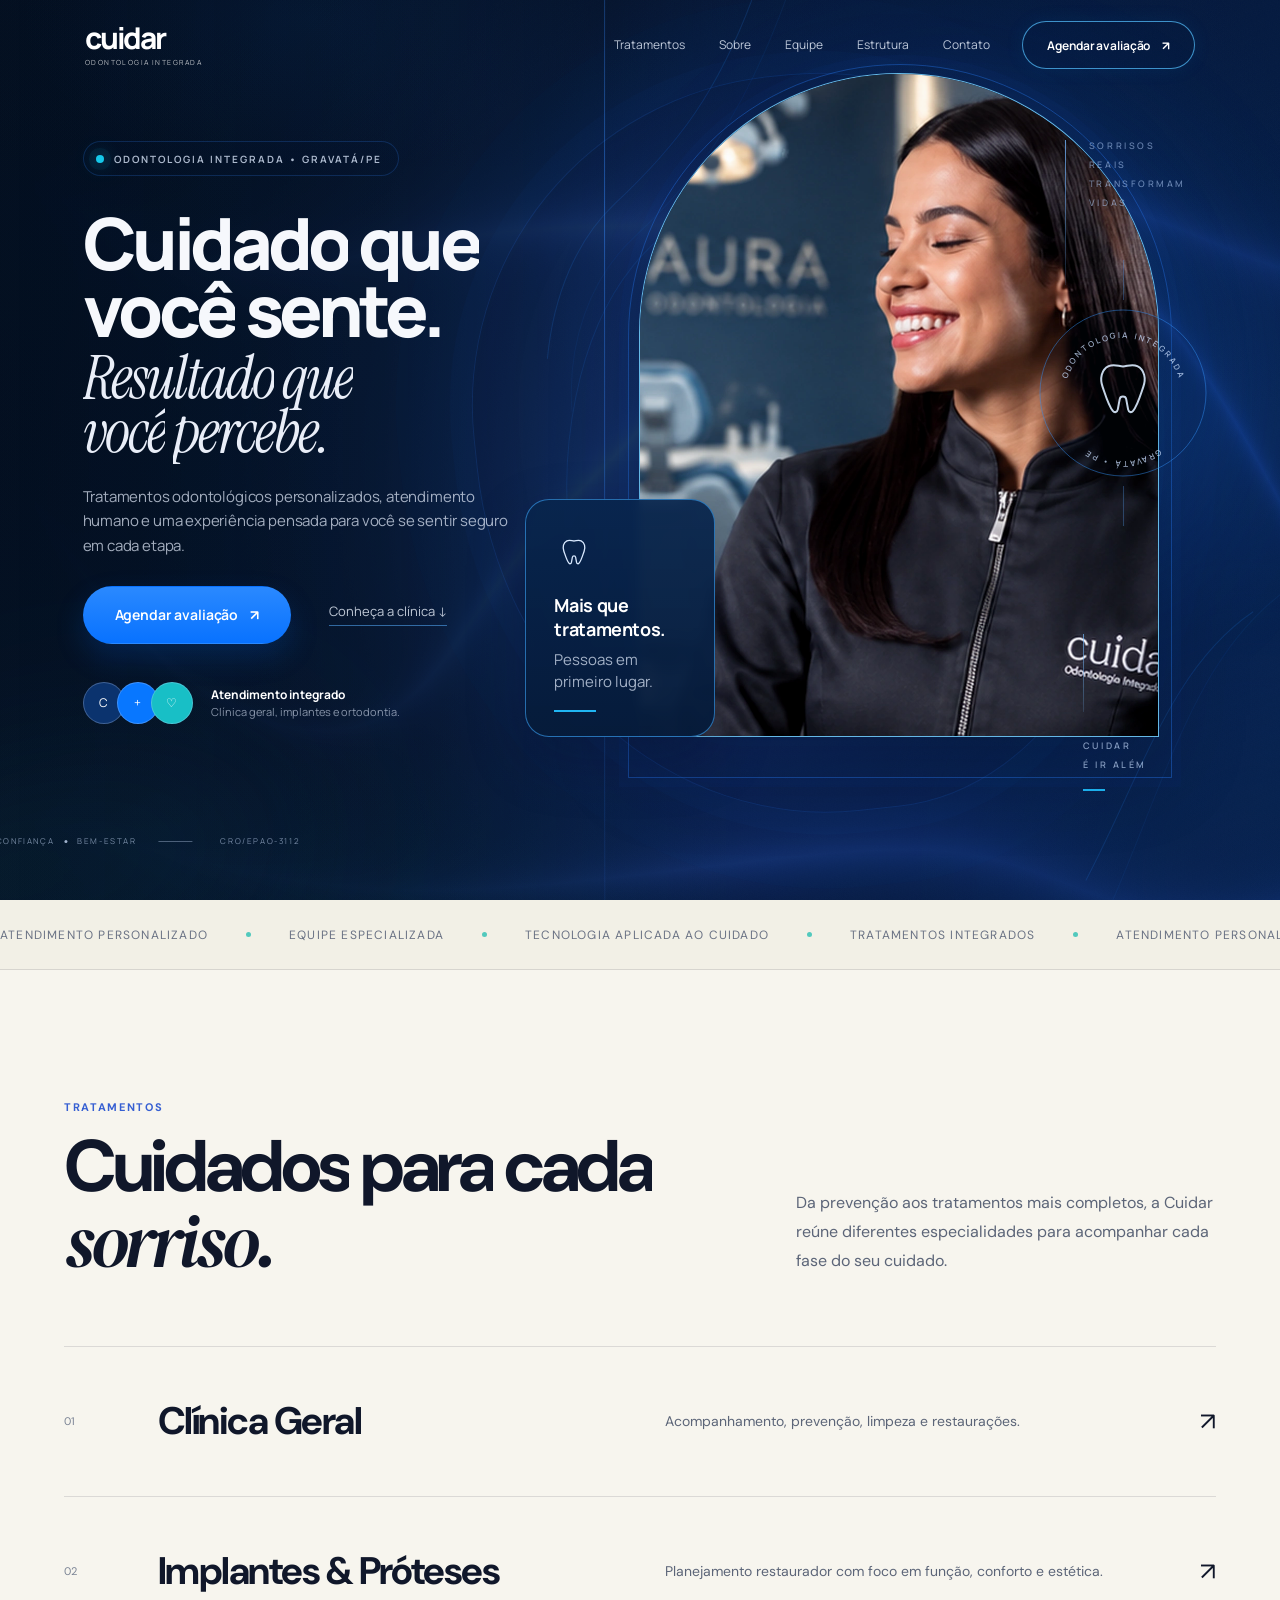
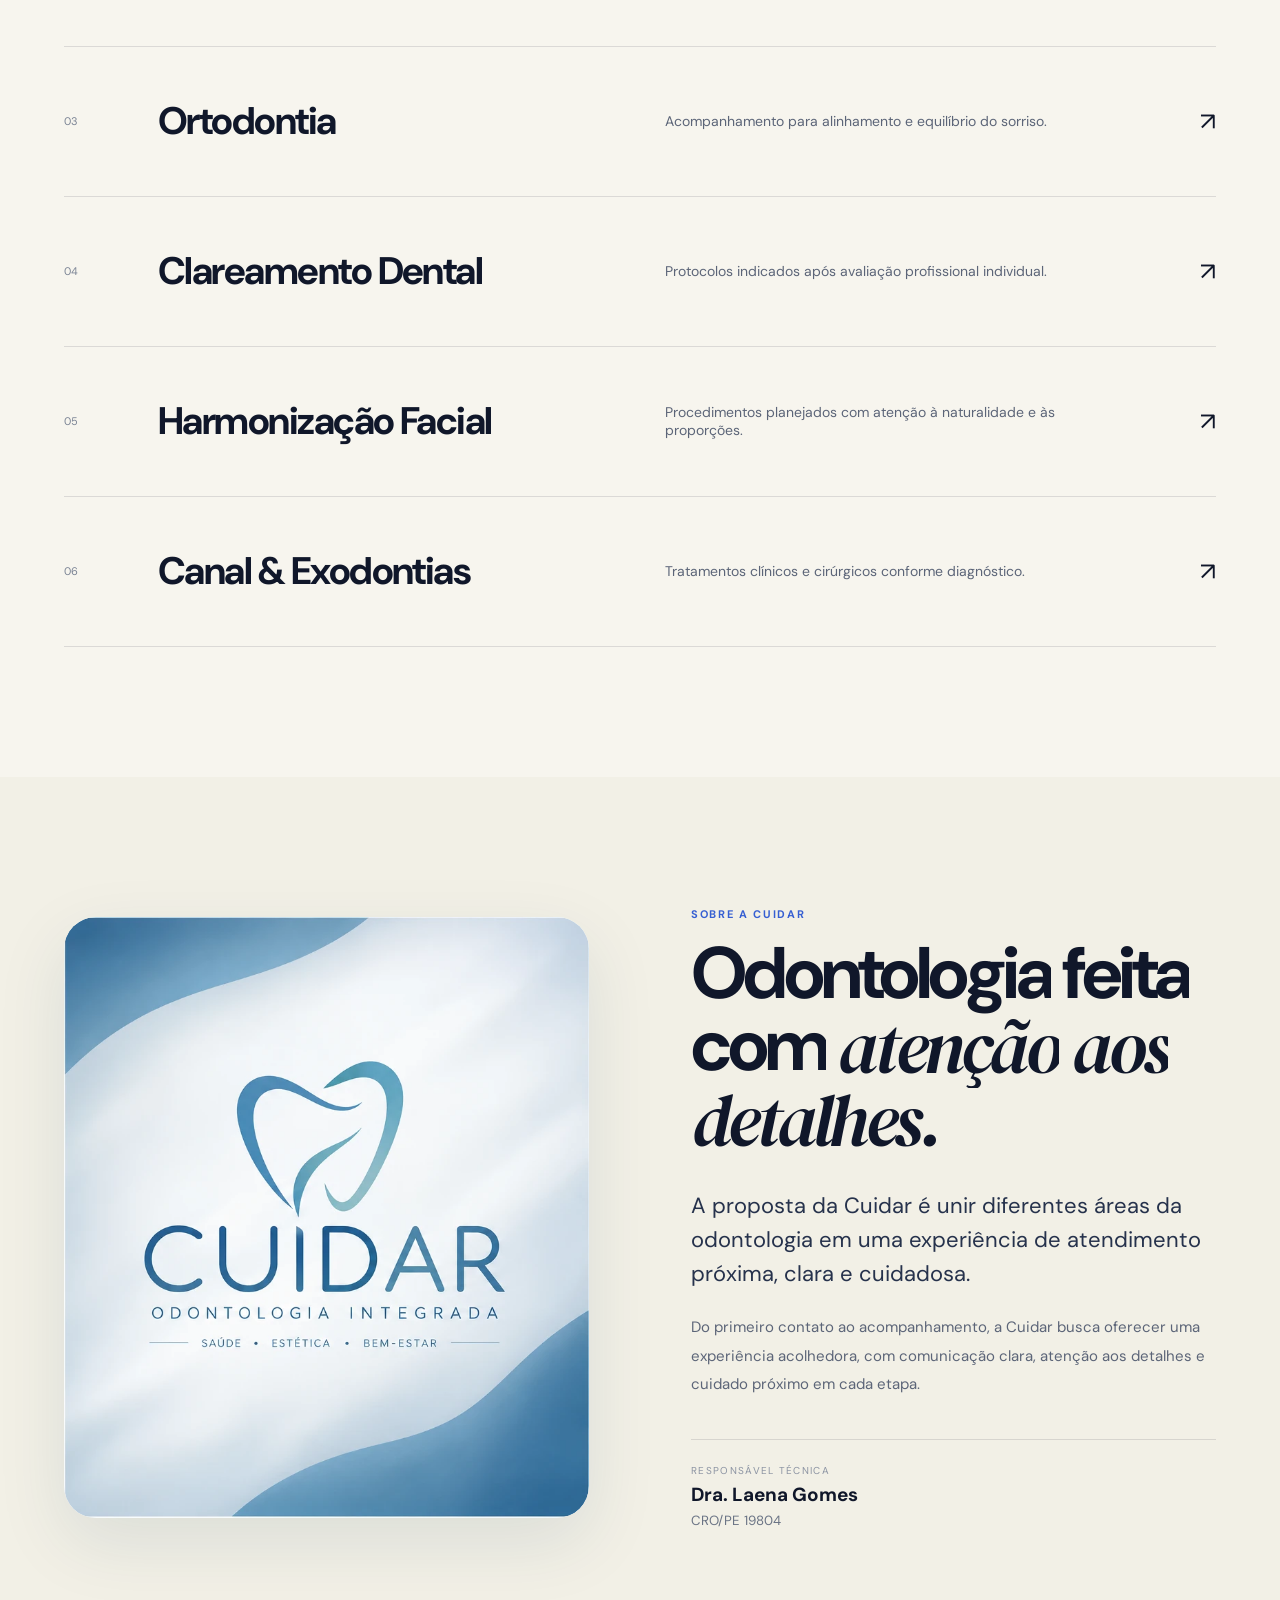
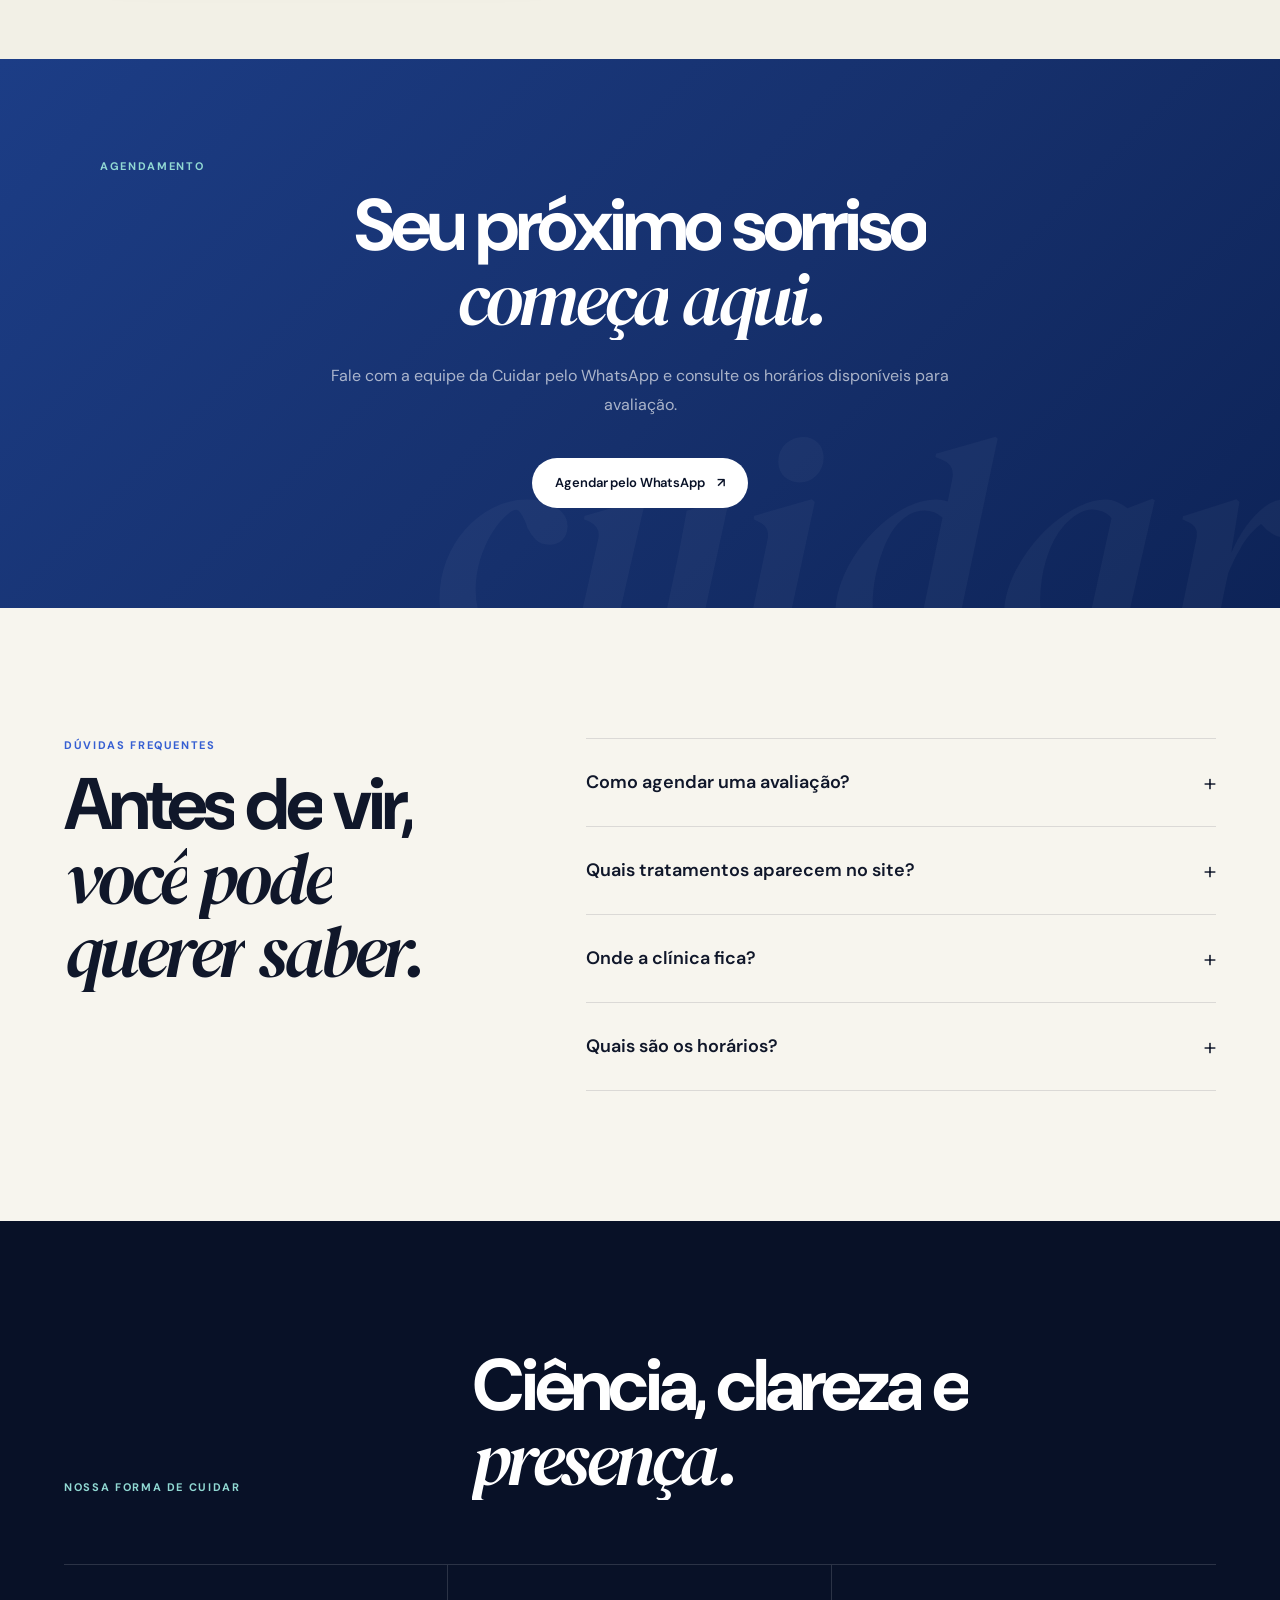
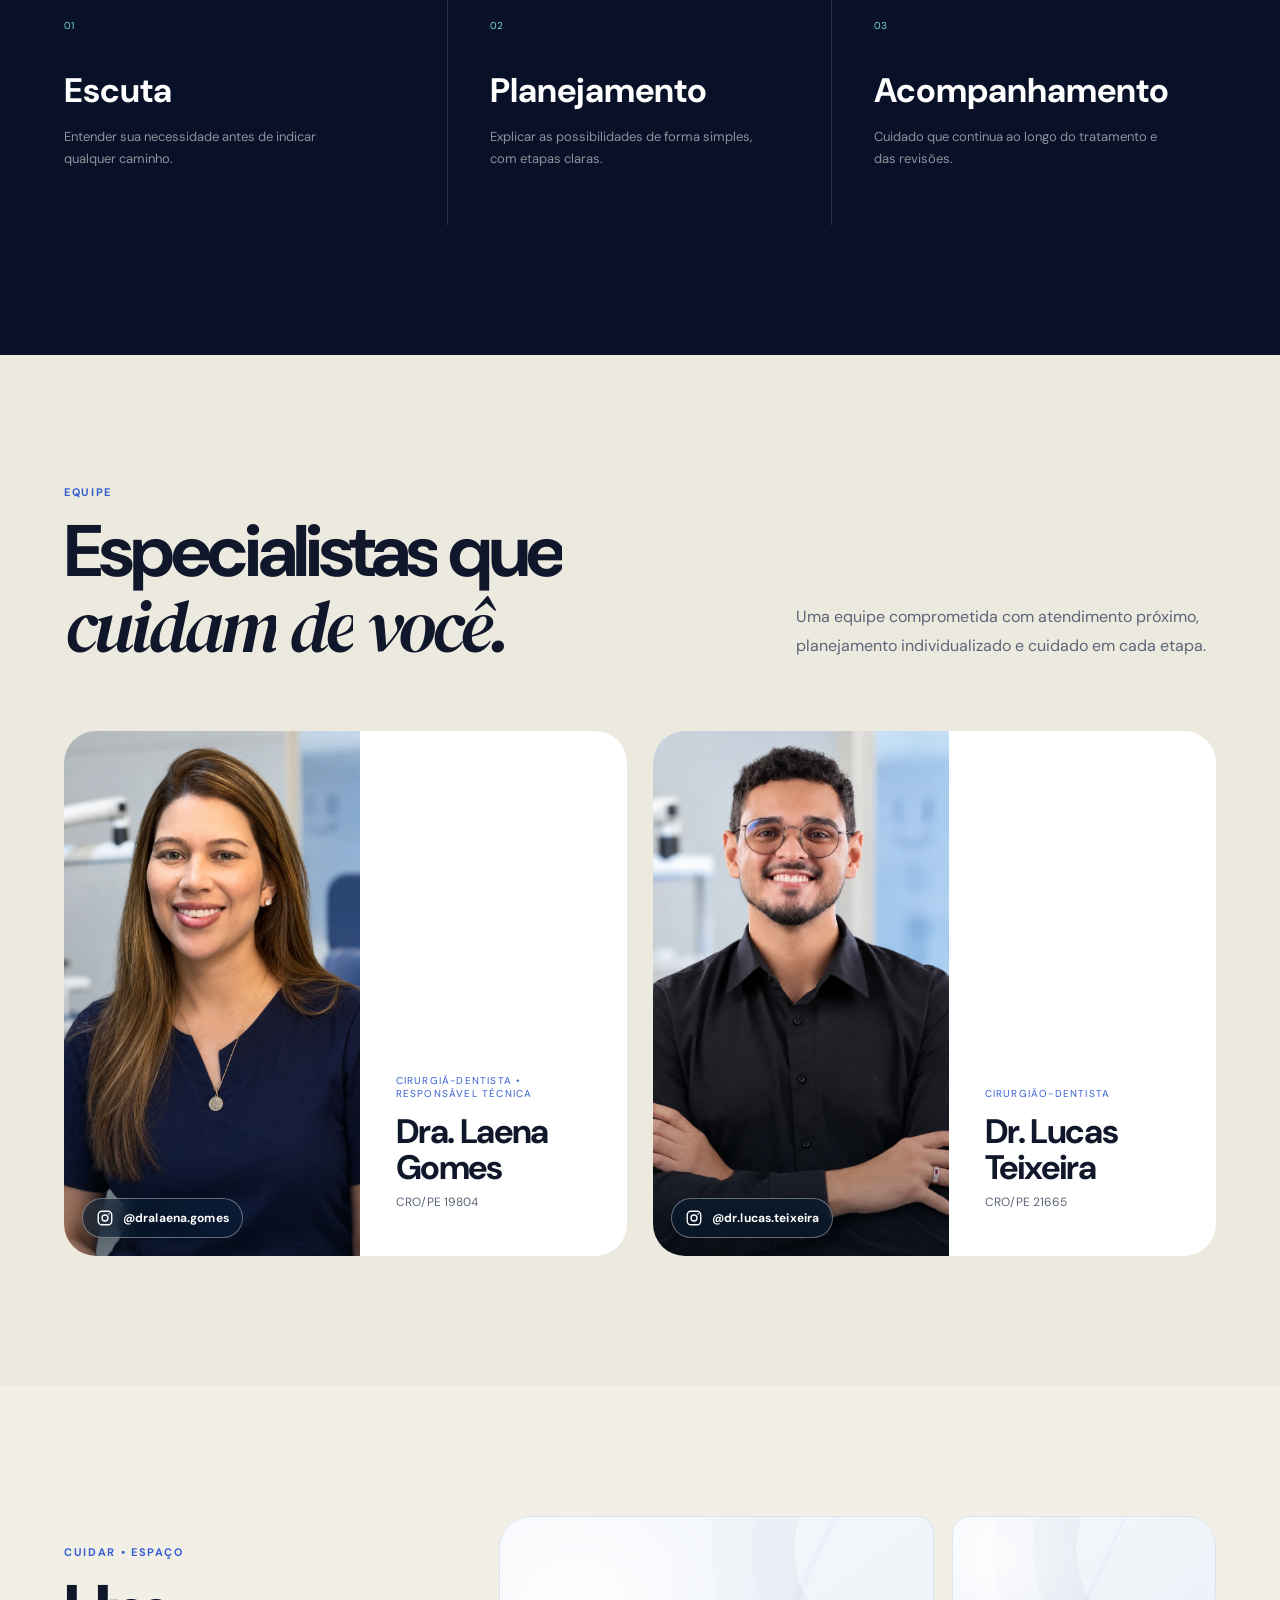
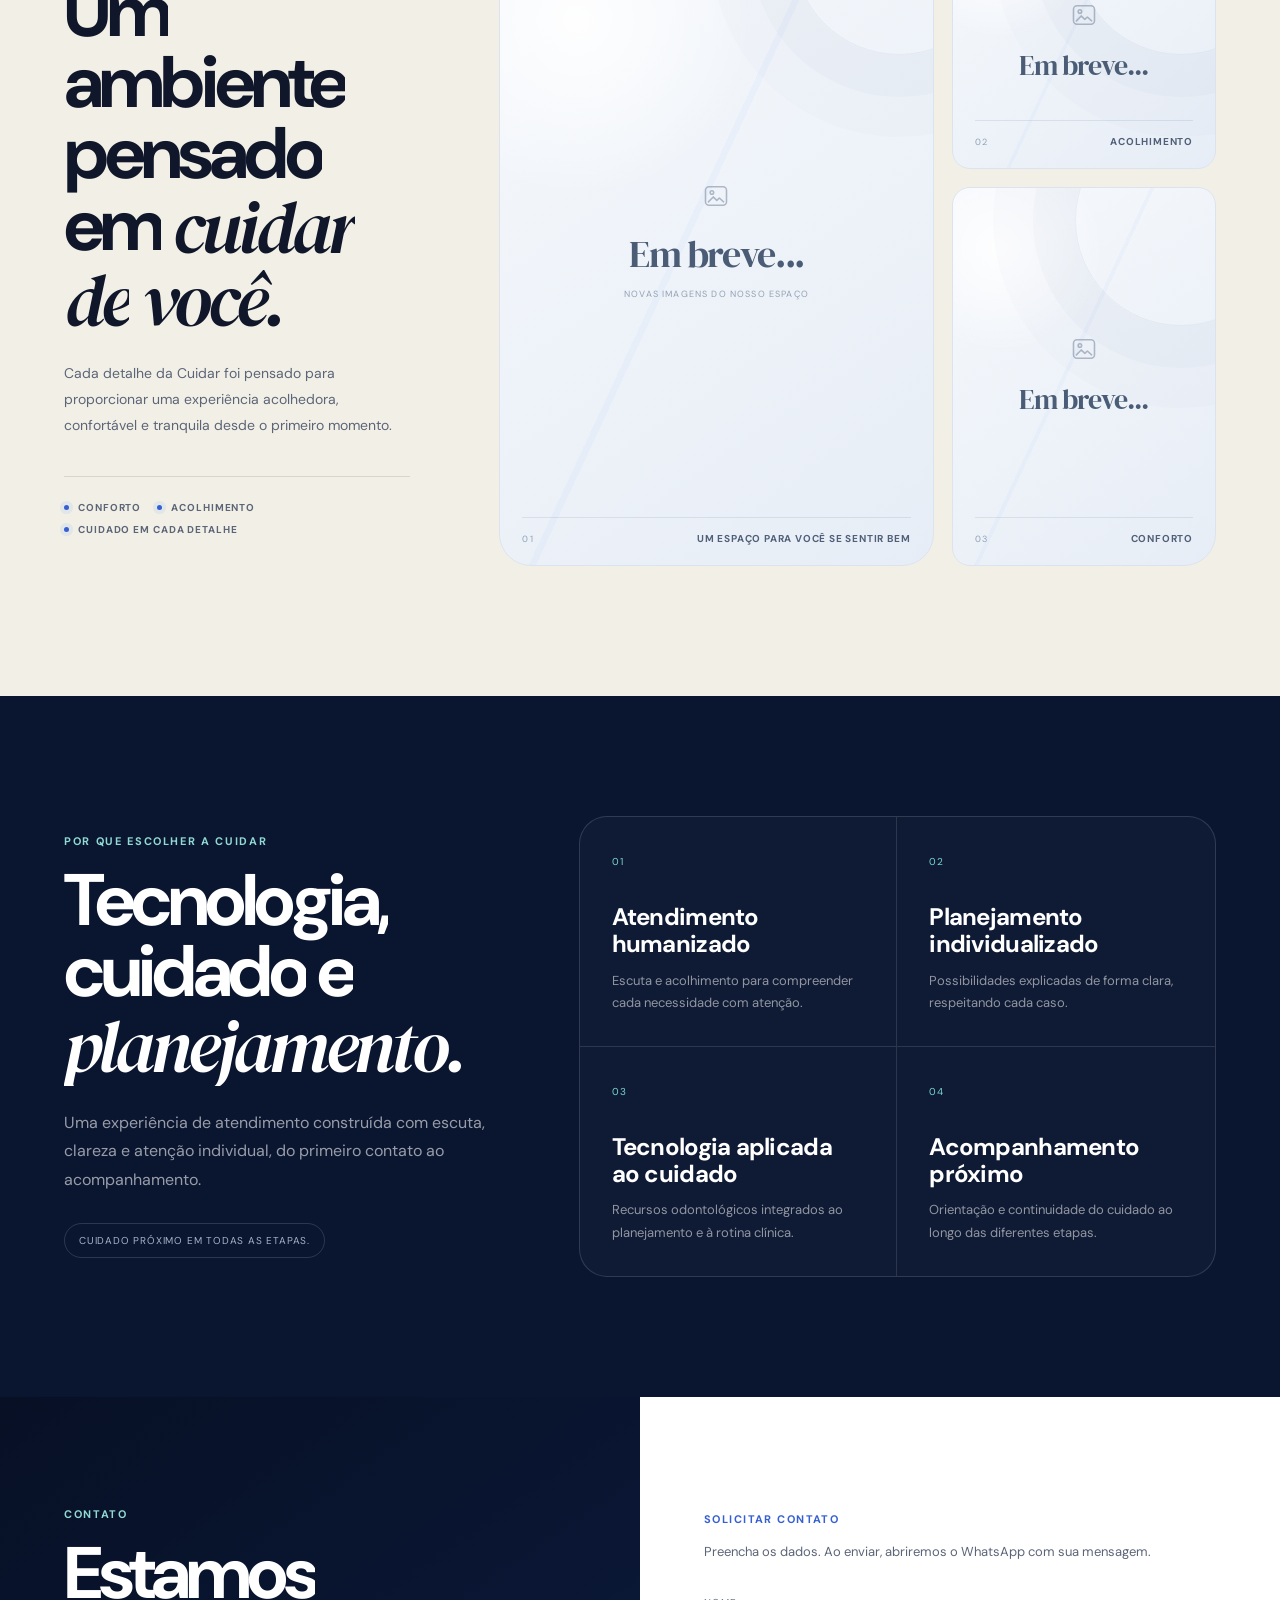
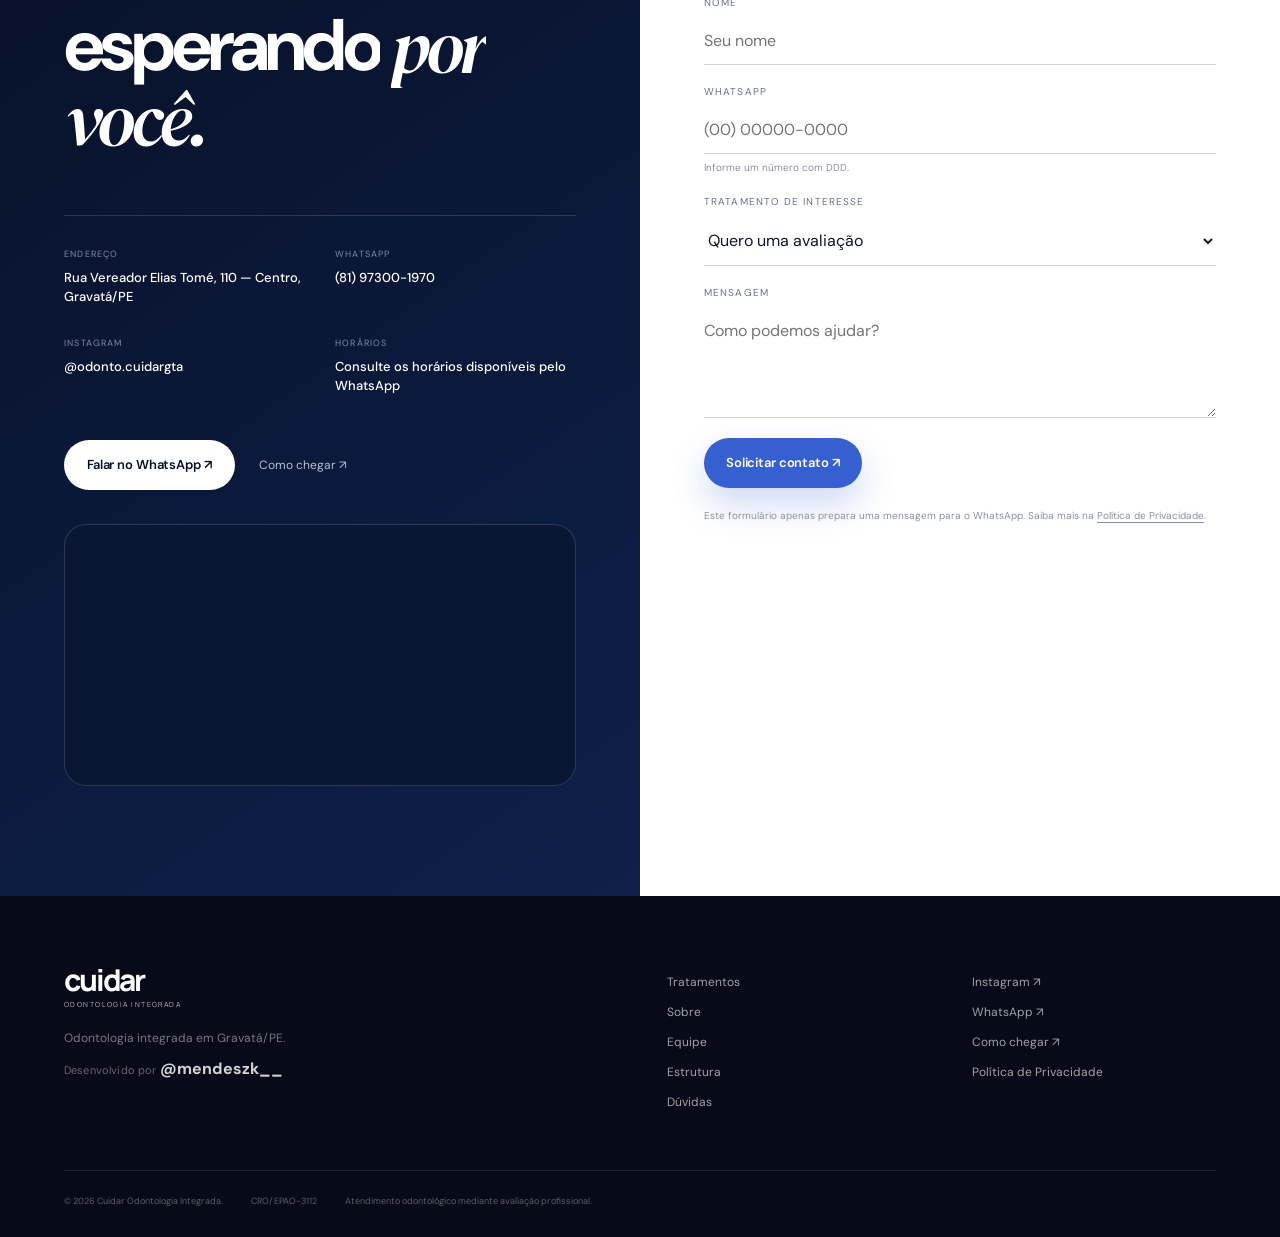
==== commit 886d42a3: "Reorganizei os topicos do site" ====
--- a/index.html
+++ b/index.html
@@ -258,6 +258,43 @@
       </div>
     </section>
 
+    <section class="cta-section">
+      <div class="cta-inner reveal">
+        <span class="section-kicker light">Agendamento</span>
+        <h2 class="split-text" data-split-delay="55" data-split-duration="0.9">Seu próximo sorriso<br><em>começa aqui.</em></h2>
+        <p>Fale com a equipe da Cuidar pelo WhatsApp e consulte os horários disponíveis para avaliação.</p>
+        <a class="btn btn-light js-whatsapp" href="#" data-message="Olá! Vim pelo site da Cuidar e gostaria de consultar horários para uma avaliação.">
+          Agendar pelo WhatsApp
+          <span aria-hidden="true">↗</span>
+        </a>
+      </div>
+    </section>
+
+    <section class="section faq" id="faq">
+      <div class="faq-head reveal">
+        <span class="section-kicker">Dúvidas frequentes</span>
+        <h2 class="split-text" data-split-delay="55" data-split-duration="0.9">Antes de vir,<br><em>você pode querer saber.</em></h2>
+      </div>
+      <div class="faq-list">
+        <details class="reveal">
+          <summary>Como agendar uma avaliação?<span>+</span></summary>
+          <p>Use qualquer botão de WhatsApp deste site. A mensagem já abre pronta para você conversar diretamente com a equipe.</p>
+        </details>
+        <details class="reveal">
+          <summary>Quais tratamentos aparecem no site?<span>+</span></summary>
+          <p>A Cuidar apresenta atendimento em clínica geral, implantes, próteses, ortodontia, clareamento, harmonização facial, canal e exodontias. A indicação de cada tratamento depende de avaliação profissional.</p>
+        </details>
+        <details class="reveal">
+          <summary>Onde a clínica fica?<span>+</span></summary>
+          <p>A clínica fica na Rua Vereador Elias Tomé, 110, Centro, Gravatá/PE. Use o botão “Como chegar” para abrir a localização no mapa.</p>
+        </details>
+        <details class="reveal">
+          <summary>Quais são os horários?<span>+</span></summary>
+          <p>Consulte os horários disponíveis diretamente pelo WhatsApp para evitar apresentar informação desatualizada.</p>
+        </details>
+      </div>
+    </section>
+
     <section class="principles">
       <div class="principles-shell">
         <div class="principles-title reveal">
@@ -428,43 +465,6 @@
           <h3>Acompanhamento próximo</h3>
           <p>Orientação e continuidade do cuidado ao longo das diferentes etapas.</p>
         </article>
-      </div>
-    </section>
-
-    <section class="cta-section">
-      <div class="cta-inner reveal">
-        <span class="section-kicker light">Agendamento</span>
-        <h2 class="split-text" data-split-delay="55" data-split-duration="0.9">Seu próximo sorriso<br><em>começa aqui.</em></h2>
-        <p>Fale com a equipe da Cuidar pelo WhatsApp e consulte os horários disponíveis para avaliação.</p>
-        <a class="btn btn-light js-whatsapp" href="#" data-message="Olá! Vim pelo site da Cuidar e gostaria de consultar horários para uma avaliação.">
-          Agendar pelo WhatsApp
-          <span aria-hidden="true">↗</span>
-        </a>
-      </div>
-    </section>
-
-    <section class="section faq" id="faq">
-      <div class="faq-head reveal">
-        <span class="section-kicker">Dúvidas frequentes</span>
-        <h2 class="split-text" data-split-delay="55" data-split-duration="0.9">Antes de vir,<br><em>você pode querer saber.</em></h2>
-      </div>
-      <div class="faq-list">
-        <details class="reveal">
-          <summary>Como agendar uma avaliação?<span>+</span></summary>
-          <p>Use qualquer botão de WhatsApp deste site. A mensagem já abre pronta para você conversar diretamente com a equipe.</p>
-        </details>
-        <details class="reveal">
-          <summary>Quais tratamentos aparecem no site?<span>+</span></summary>
-          <p>A Cuidar apresenta atendimento em clínica geral, implantes, próteses, ortodontia, clareamento, harmonização facial, canal e exodontias. A indicação de cada tratamento depende de avaliação profissional.</p>
-        </details>
-        <details class="reveal">
-          <summary>Onde a clínica fica?<span>+</span></summary>
-          <p>A clínica fica na Rua Vereador Elias Tomé, 110, Centro, Gravatá/PE. Use o botão “Como chegar” para abrir a localização no mapa.</p>
-        </details>
-        <details class="reveal">
-          <summary>Quais são os horários?<span>+</span></summary>
-          <p>Consulte os horários disponíveis diretamente pelo WhatsApp para evitar apresentar informação desatualizada.</p>
-        </details>
       </div>
     </section>
 
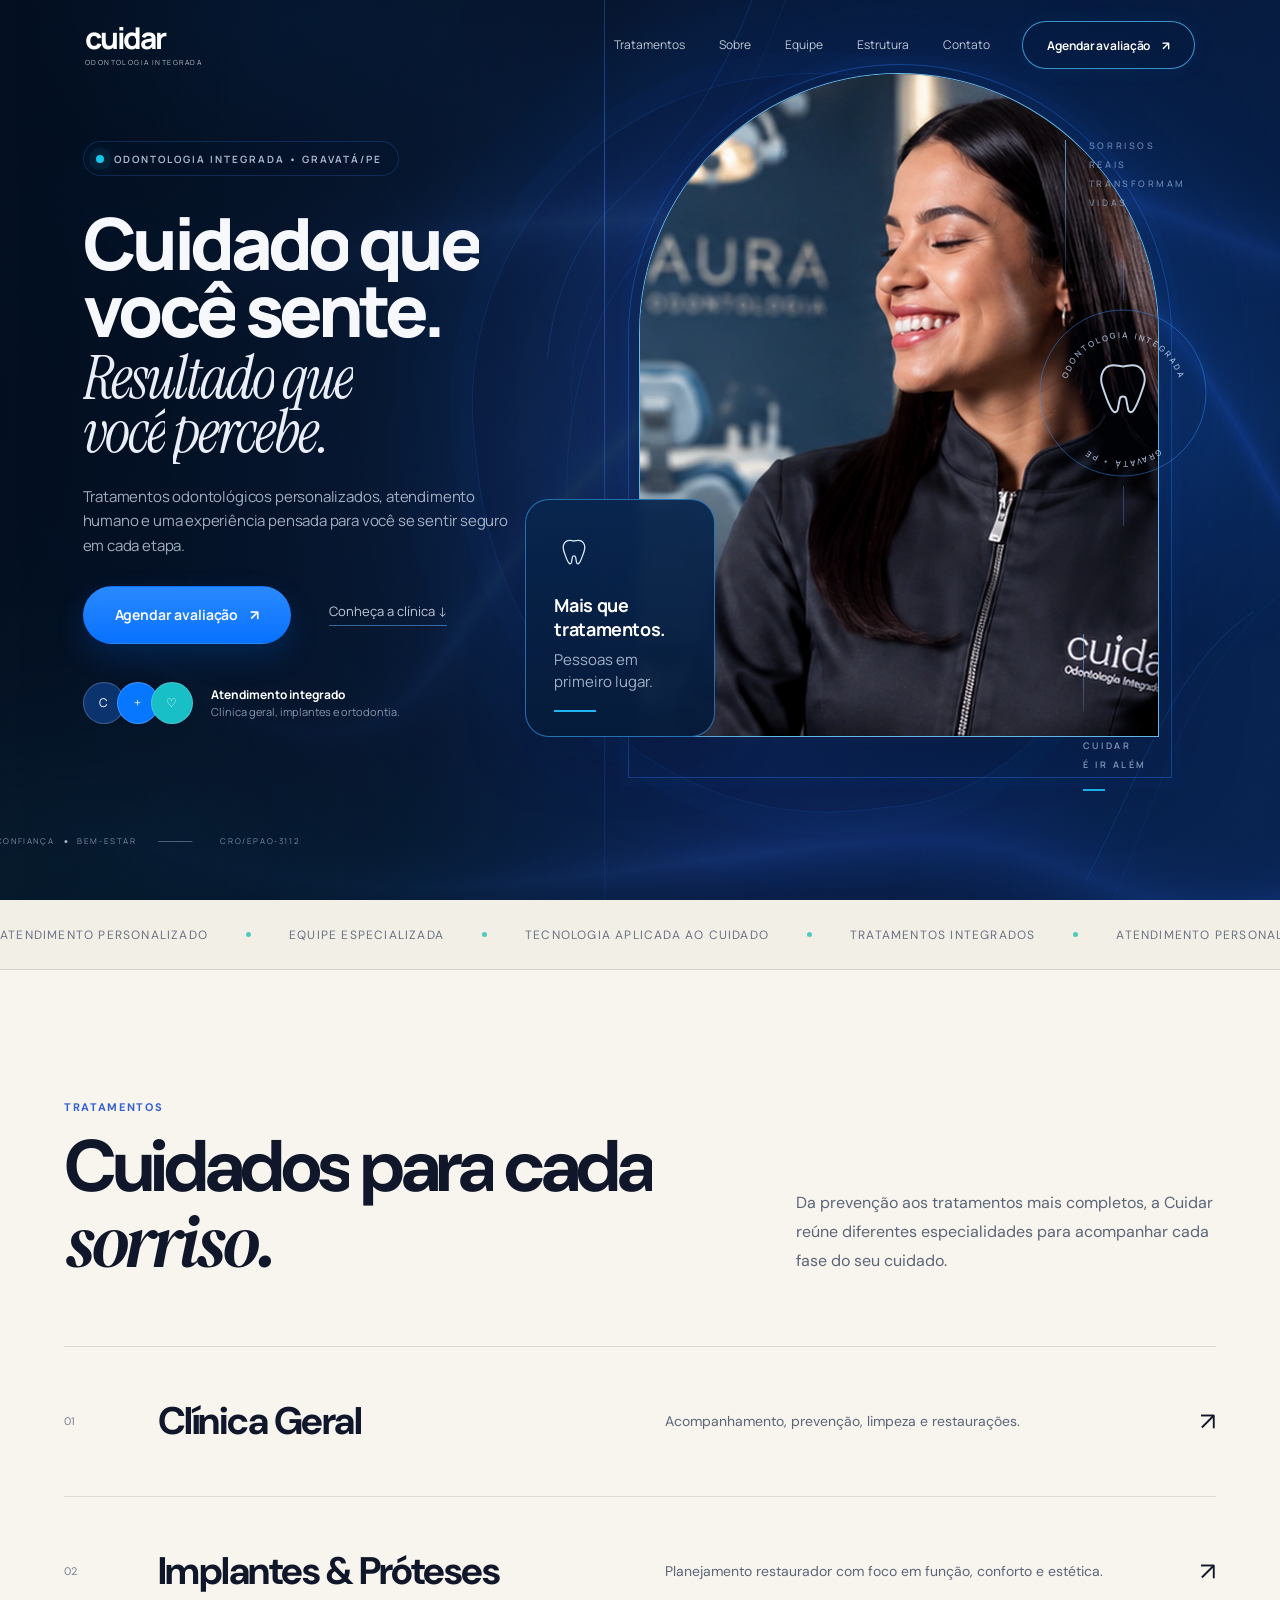
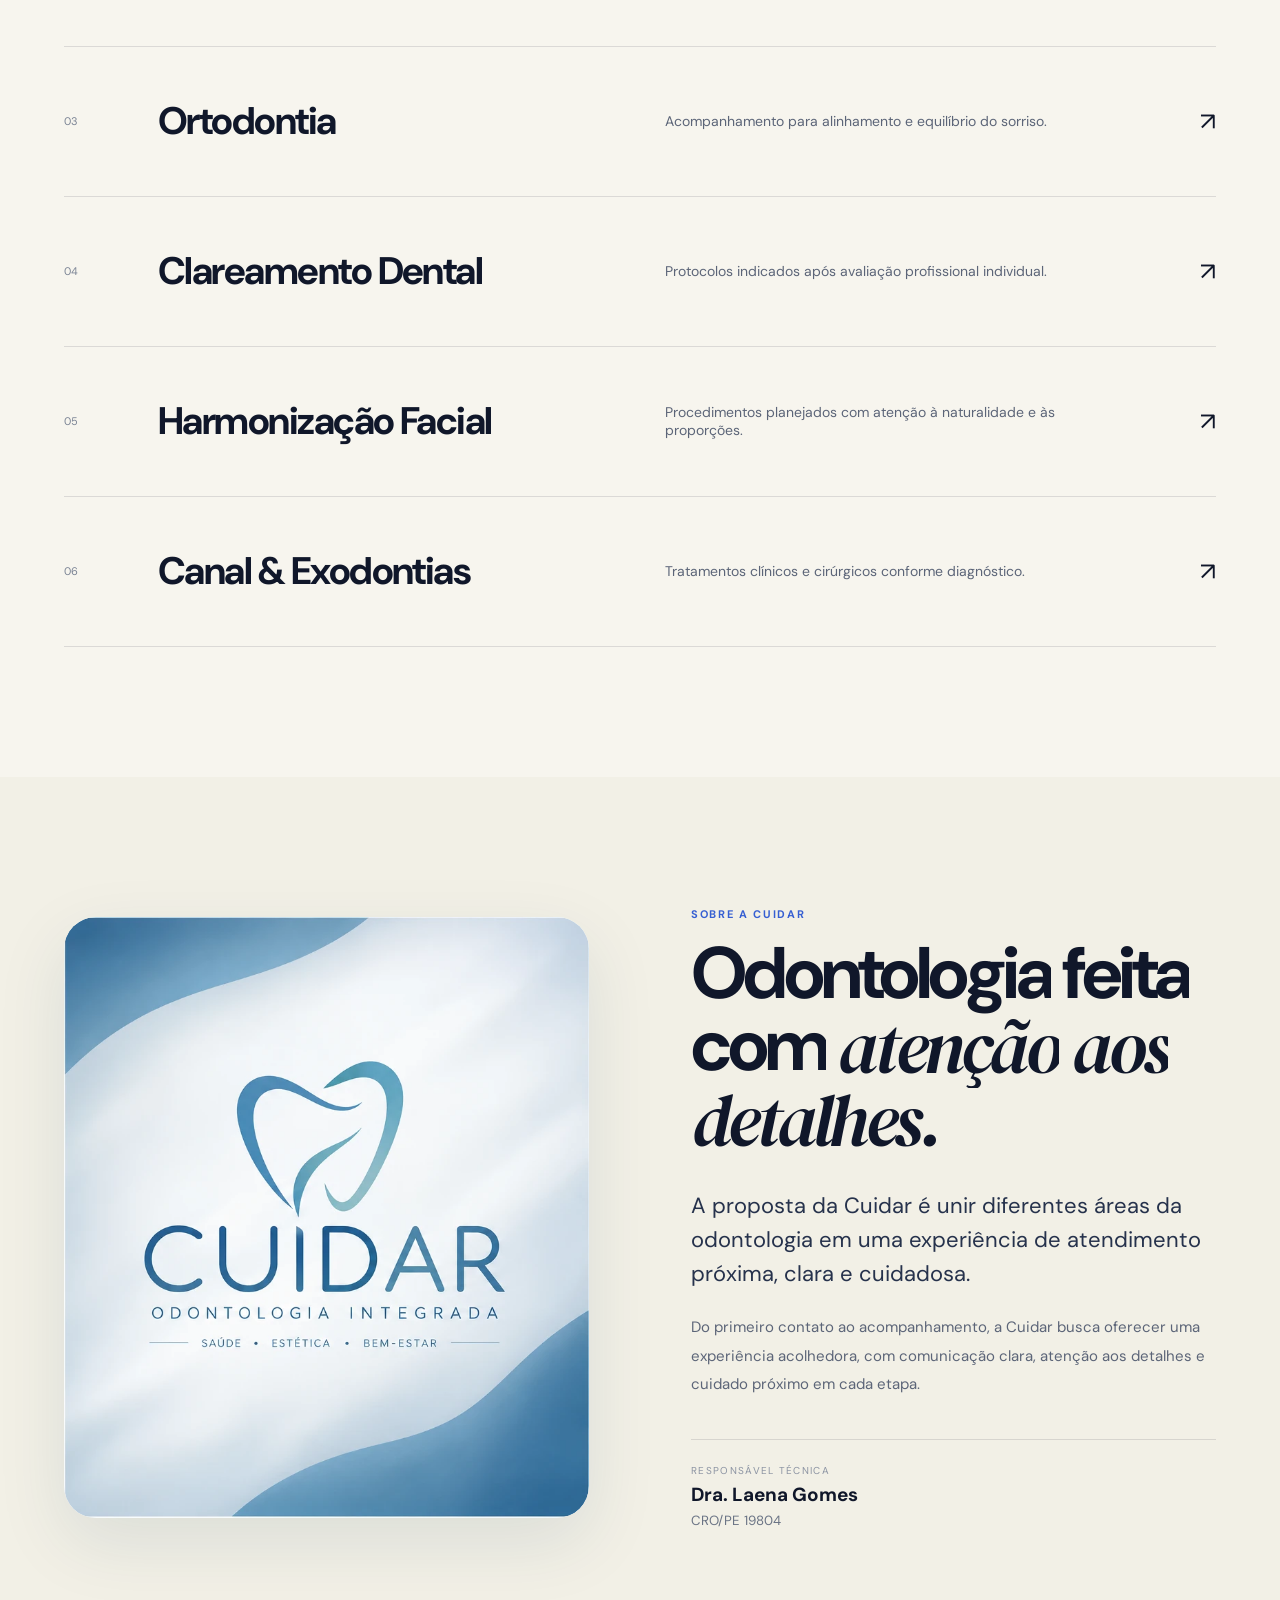
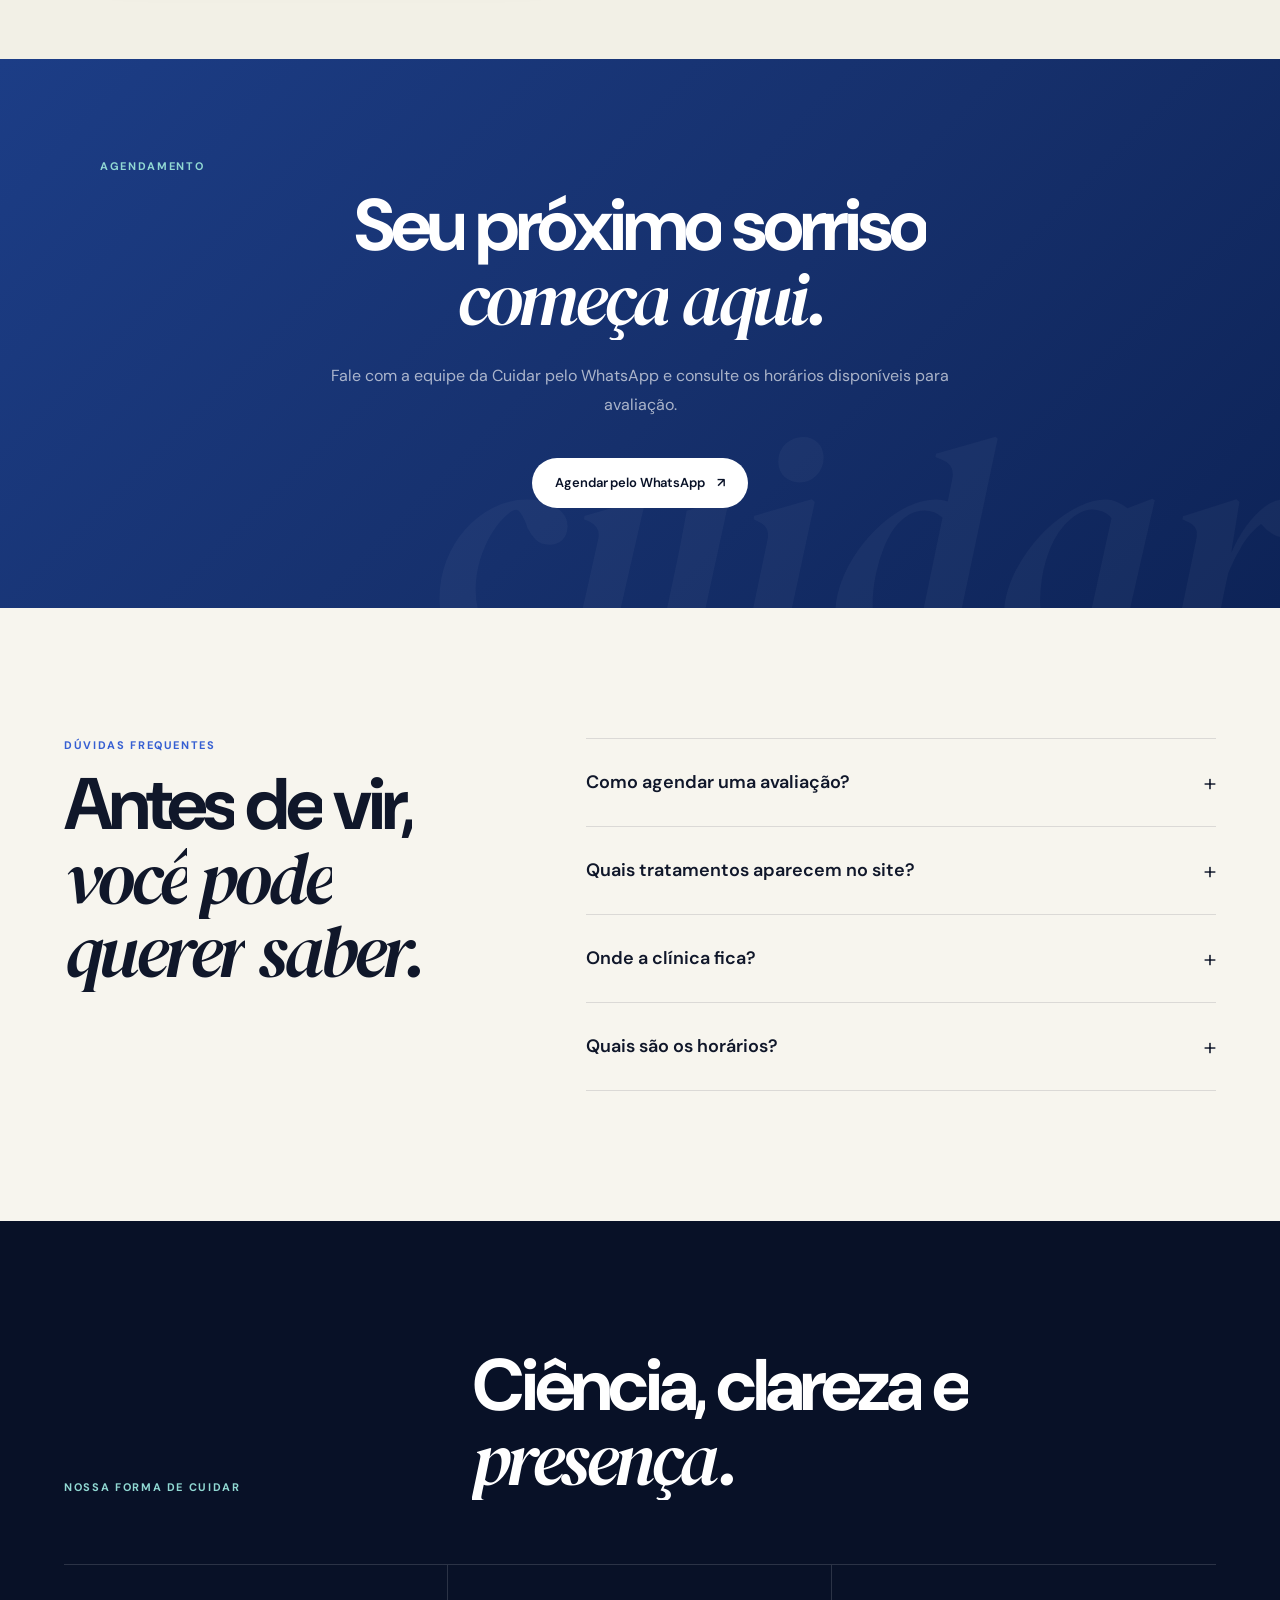
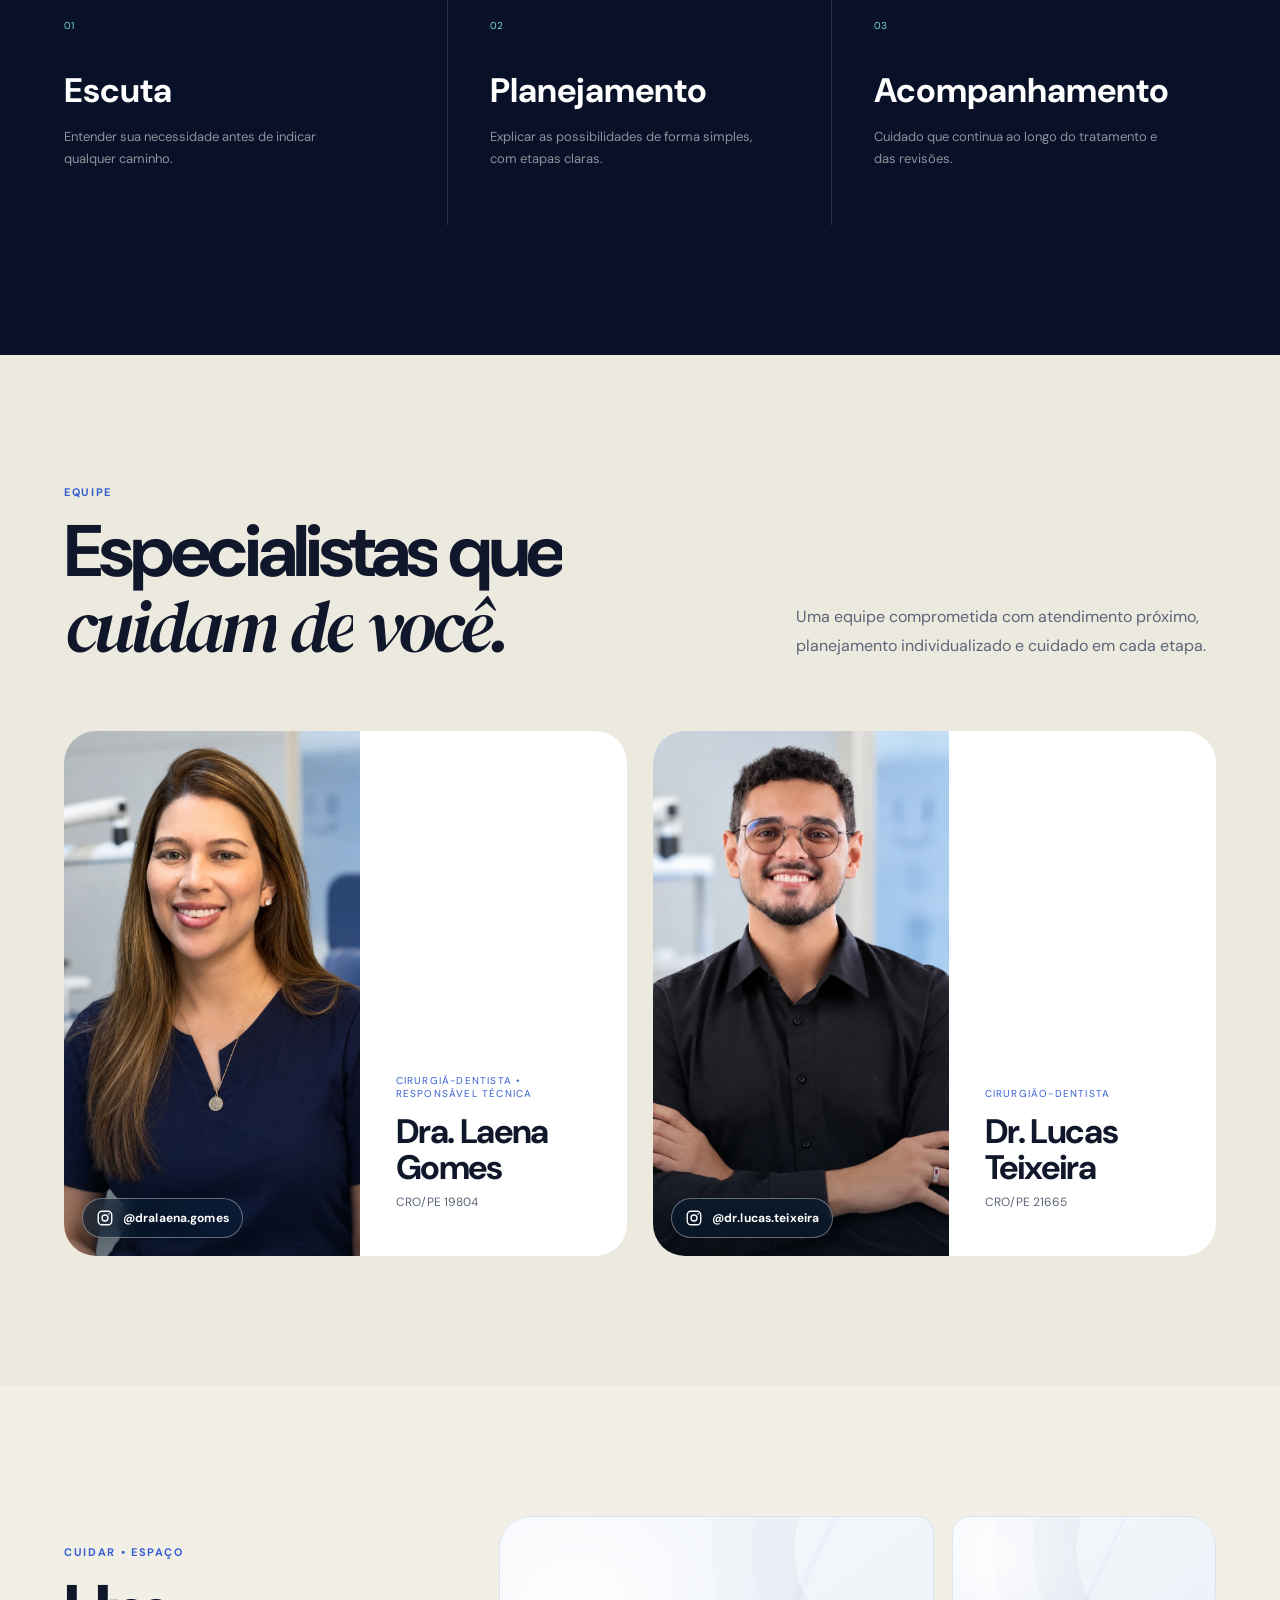
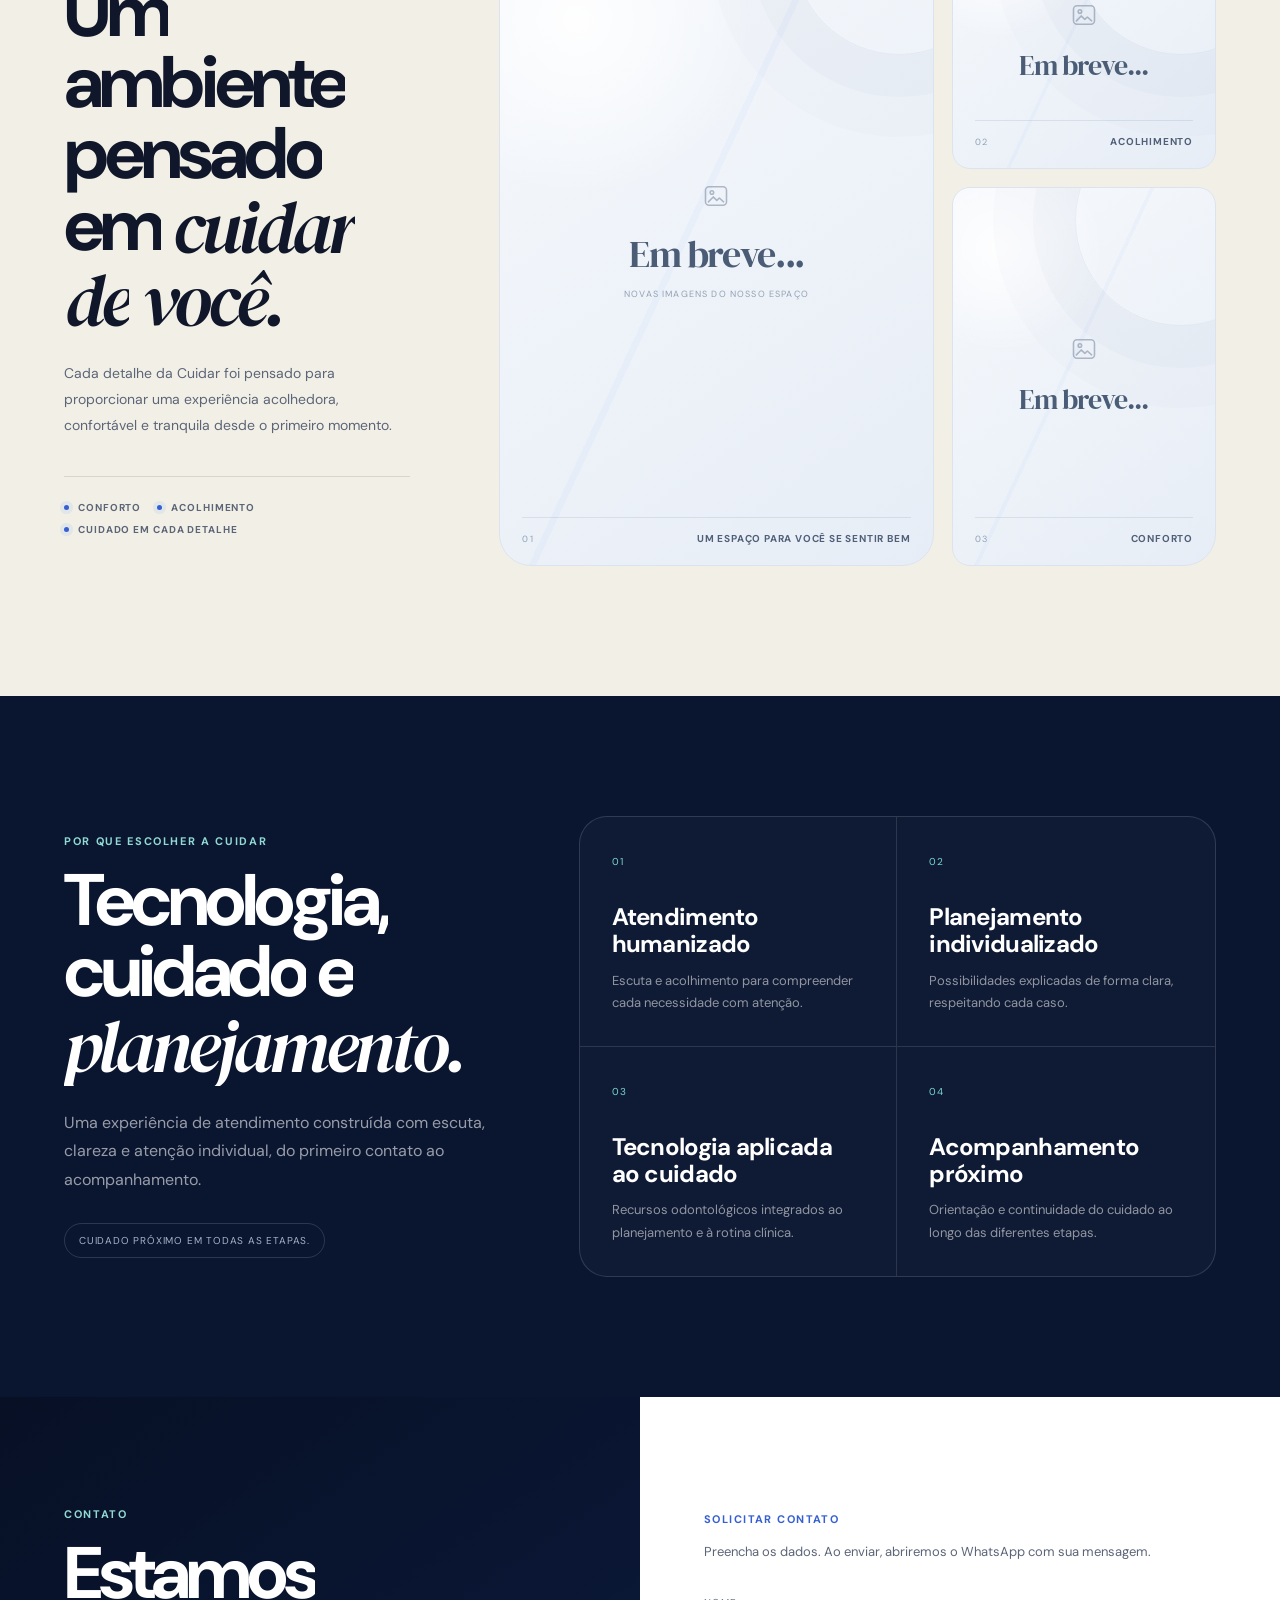
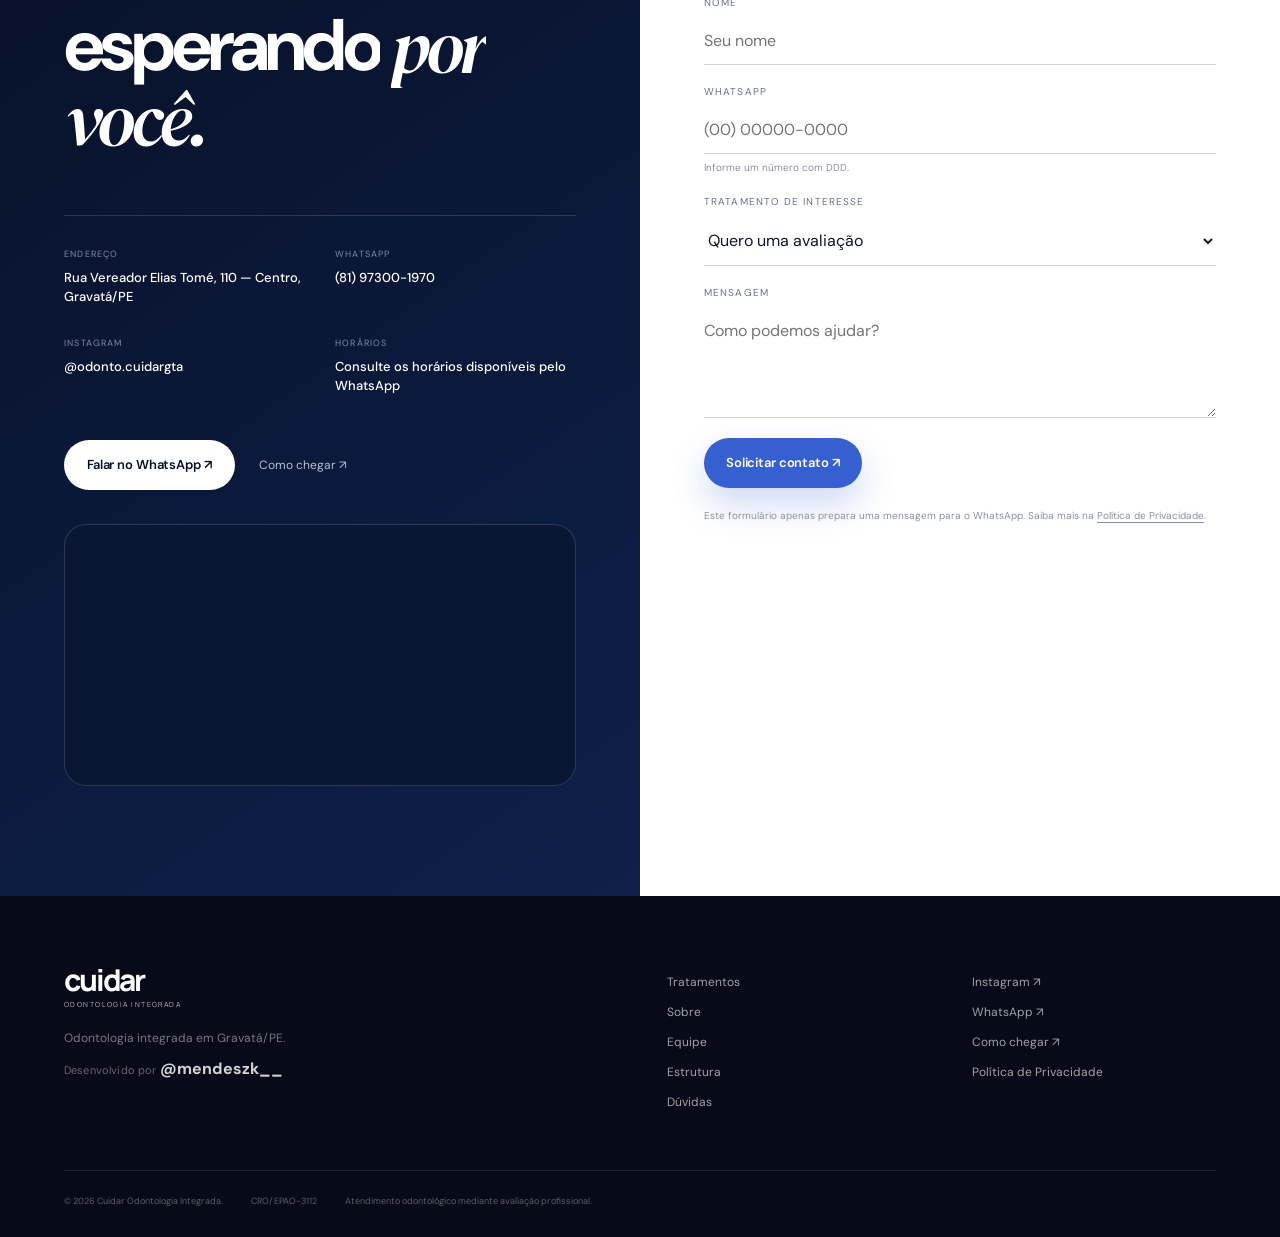
==== commit 3dee36a9: "Mancha preta no mobile resolvida teste 1" ====
--- a/index.html
+++ b/index.html
@@ -28,7 +28,7 @@
   <link rel="preload" as="image" href="assets/hero-profissional-sem-card.webp" type="image/webp">
   <title>Cuidar Odontologia | Odontologia Integrada em Gravatá</title>
   <link rel="stylesheet" href="style.css">
-  <link rel="stylesheet" href="hero-reference.css">
+  <link rel="stylesheet" href="hero-reference.css?v=20260911-mobilefix2">
   <script src="clinic.config.js"></script>
   <script src="script.js" defer></script>
   <script src="ghost-fibers.js" defer></script>
@@ -502,7 +502,7 @@
         </div>
       </div>
 
-      <form class="contact-form reveal" id="contact-form">
+      <form class="contact-form reveal" id="contact-form" method="post" action="#">
         <div class="form-intro">
           <span>Solicitar contato</span>
           <p>Preencha os dados. Ao enviar, abriremos o WhatsApp com sua mensagem.</p>
--- a/hero-reference.css
+++ b/hero-reference.css
@@ -705,3 +705,75 @@
 @media (prefers-reduced-motion: reduce) {
   .ghost-fibers-bg { opacity: .22; }
 }
+
+/* =========================================================
+   Mobile compositor hard fallback — elimina o bloco preto
+   observado atrás da marca em navegadores móveis.
+
+   A origem é uma rasterização incorreta do cabeçalho fixed em
+   conjunto com camadas compostas do hero. Em telas pequenas o
+   cabeçalho não precisa ficar preso ao viewport, então usamos uma
+   composição simples e totalmente opaca/transparente, sem filtros.
+   ========================================================= */
+@media (max-width: 760px) {
+  .site-header {
+    position: absolute !important;
+    inset: 0 0 auto 0 !important;
+    -webkit-transform: none !important;
+    transform: none !important;
+    -webkit-filter: none !important;
+    filter: none !important;
+    -webkit-backdrop-filter: none !important;
+    backdrop-filter: none !important;
+    perspective: none !important;
+    will-change: auto !important;
+    contain: none !important;
+    isolation: auto !important;
+    transition: none !important;
+    background: transparent !important;
+  }
+
+  .site-header.scrolled {
+    padding-top: 12px !important;
+    background: transparent !important;
+  }
+
+  .site-header .nav-shell,
+  .site-header.scrolled .nav-shell {
+    background: transparent !important;
+    background-image: none !important;
+    border-color: transparent !important;
+    box-shadow: none !important;
+    -webkit-box-shadow: none !important;
+    -webkit-backdrop-filter: none !important;
+    backdrop-filter: none !important;
+    -webkit-filter: none !important;
+    filter: none !important;
+    -webkit-transform: none !important;
+    transform: none !important;
+    will-change: auto !important;
+    contain: none !important;
+    isolation: auto !important;
+    transition: none !important;
+  }
+
+  .site-header .brand,
+  .site-header .brand-word,
+  .site-header .brand-sub,
+  .site-header .menu-toggle {
+    background: transparent !important;
+    background-image: none !important;
+    -webkit-backdrop-filter: none !important;
+    backdrop-filter: none !important;
+    -webkit-filter: none !important;
+    filter: none !important;
+    -webkit-transform: none !important;
+    transform: none !important;
+    will-change: auto !important;
+  }
+
+  /* Mantém o botão do menu visível sem criar uma superfície com blur. */
+  .site-header .menu-toggle {
+    background: rgba(255,255,255,.10) !important;
+  }
+}
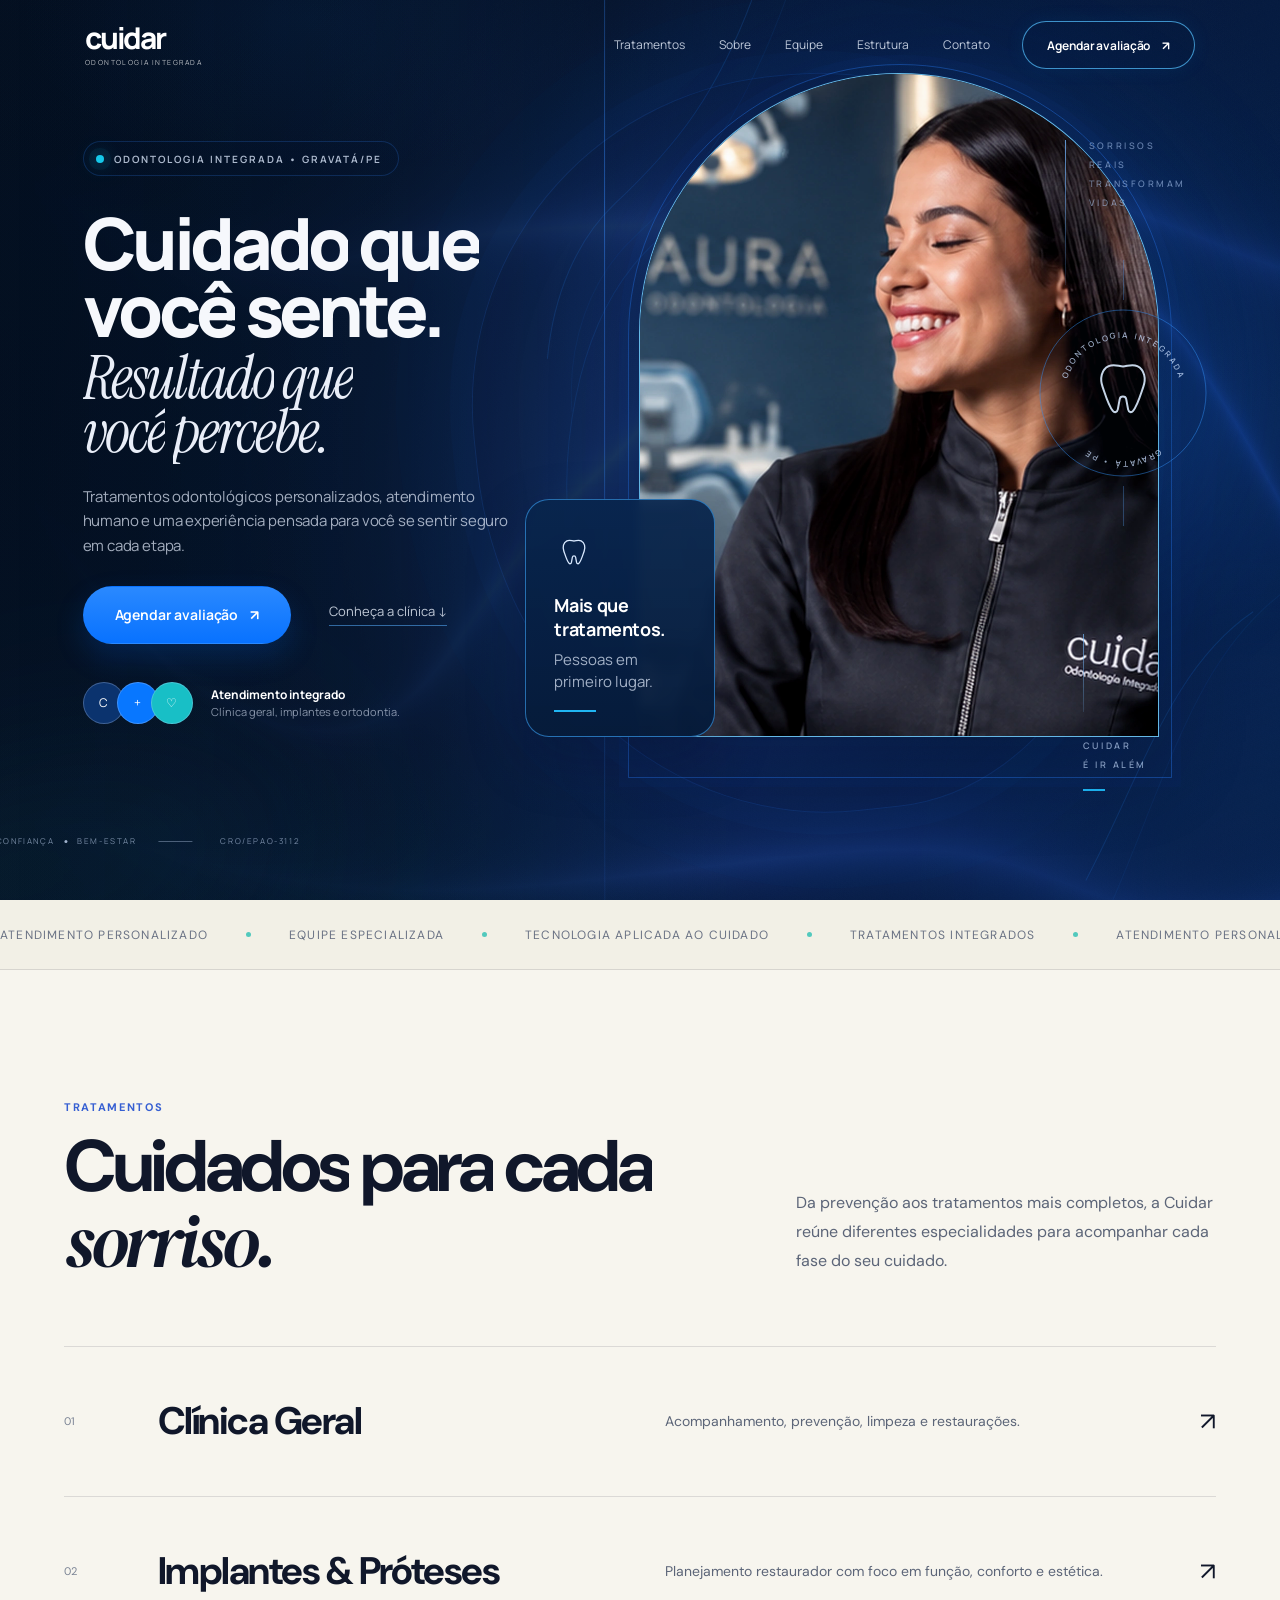
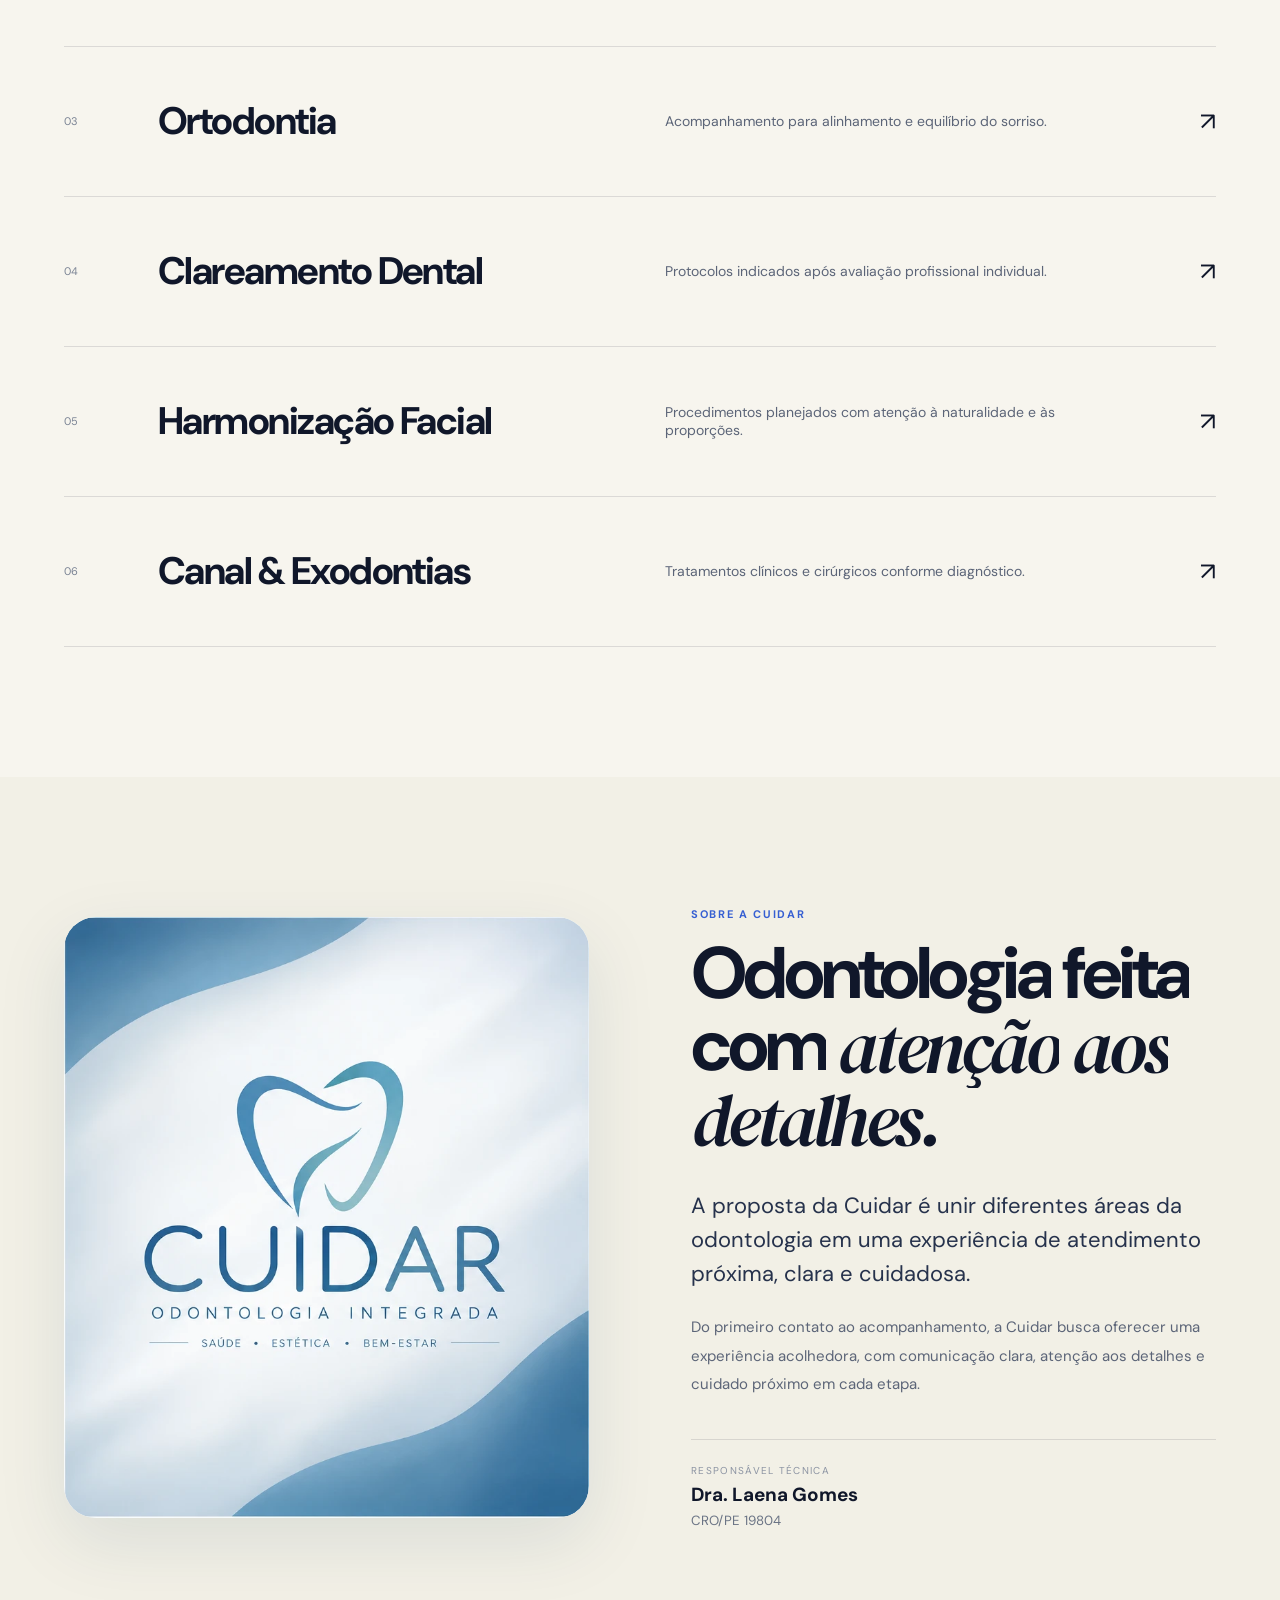
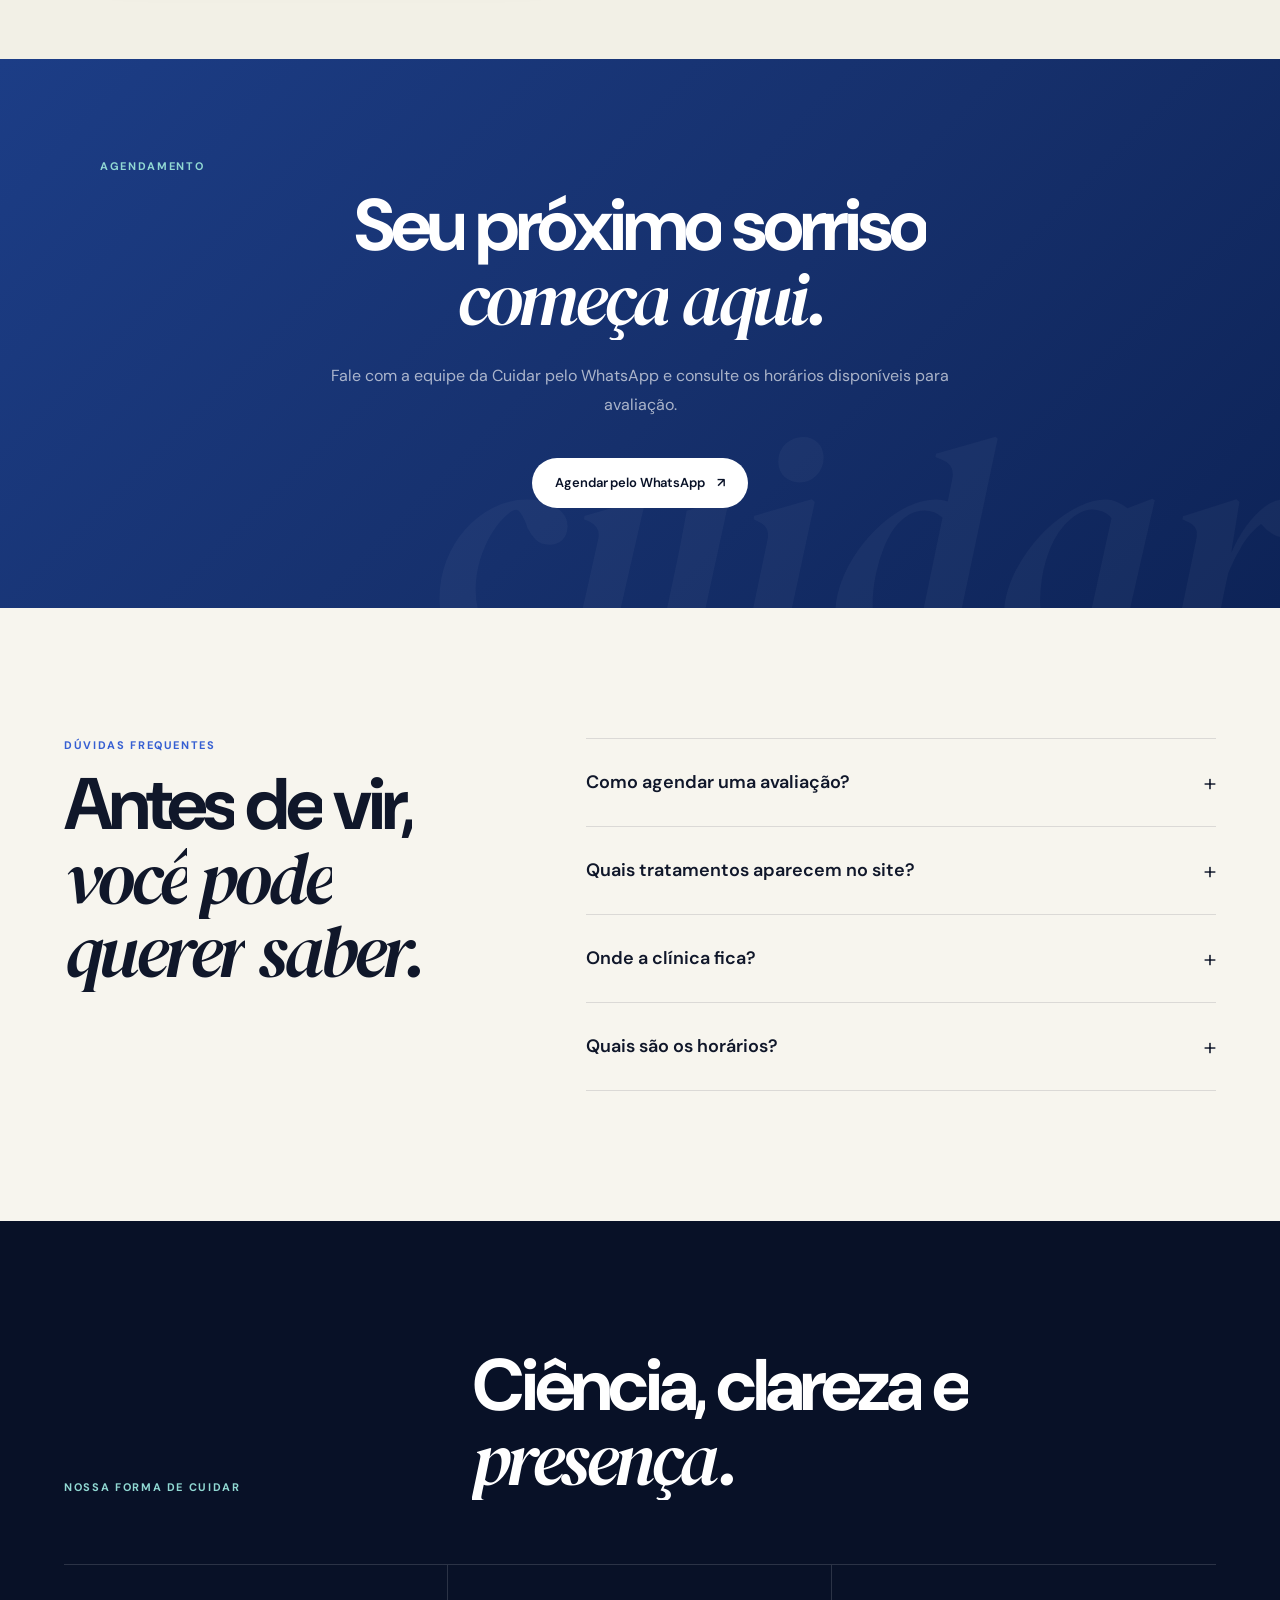
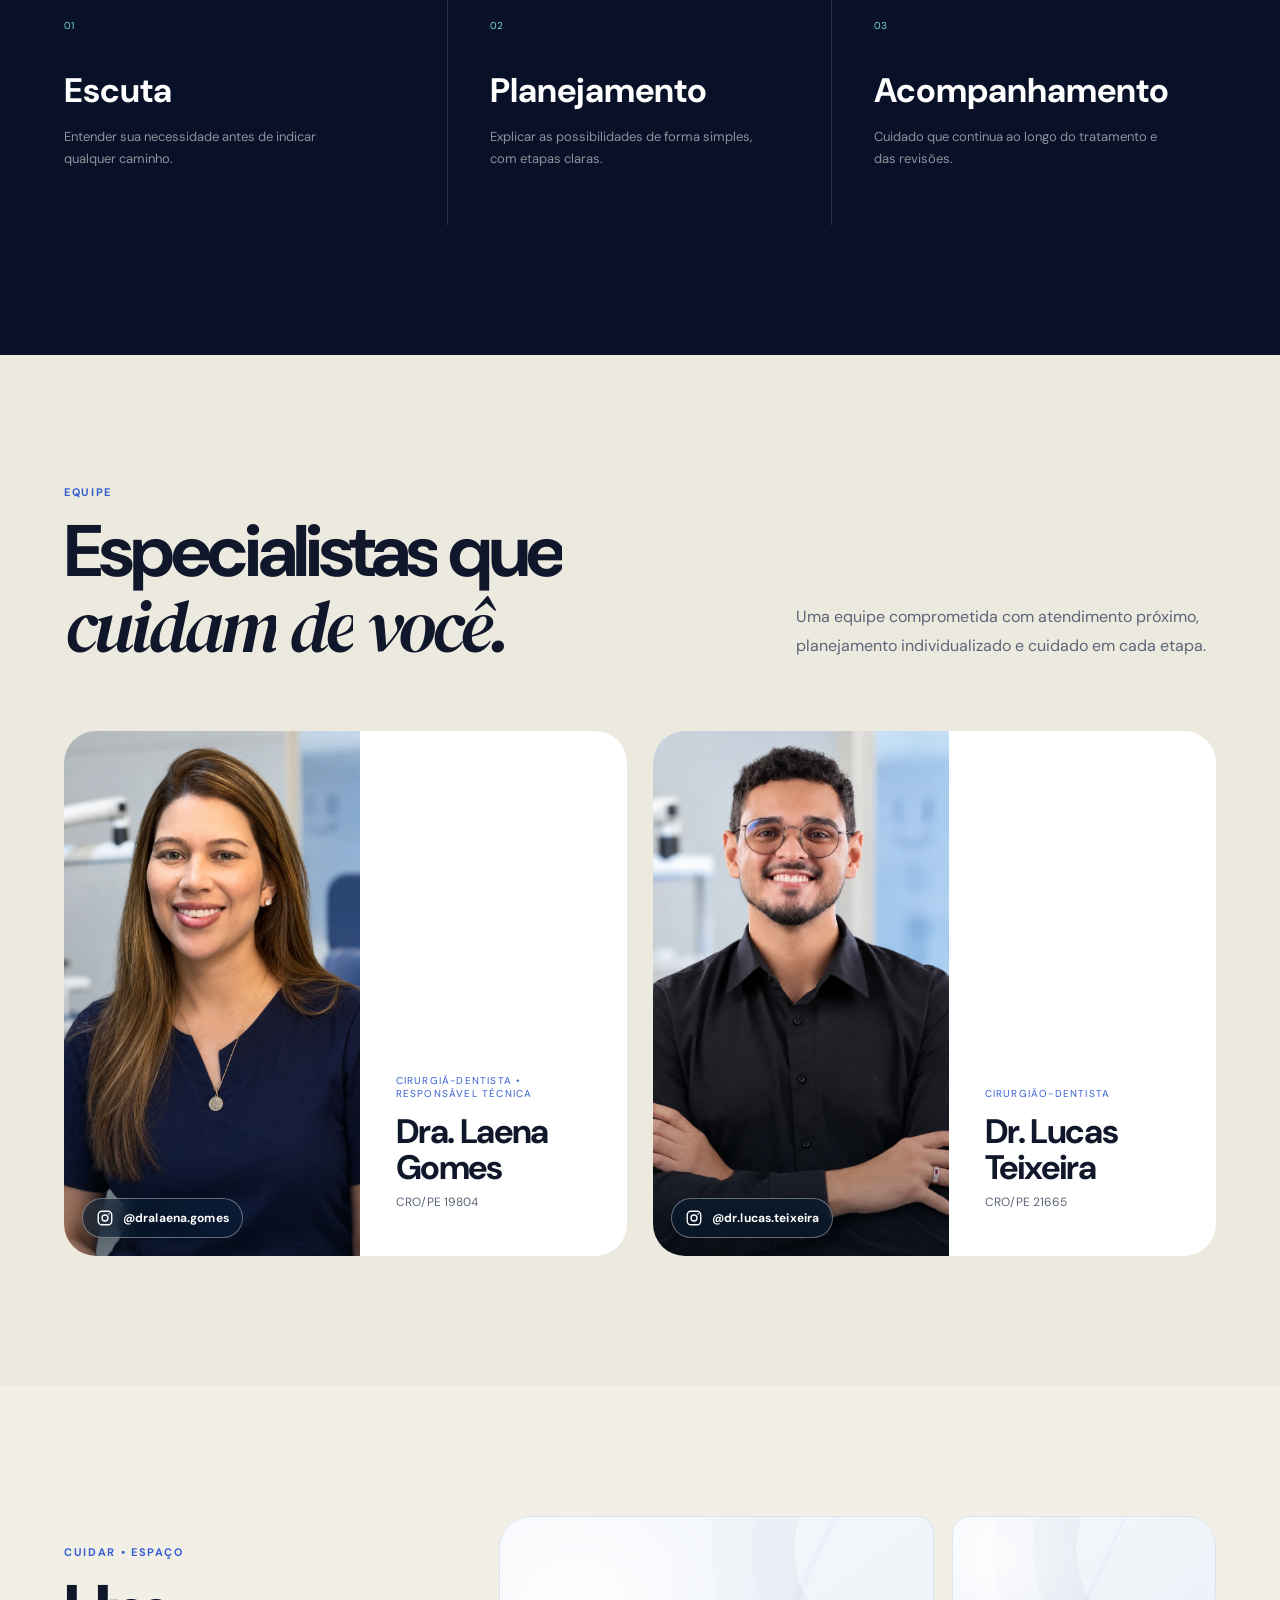
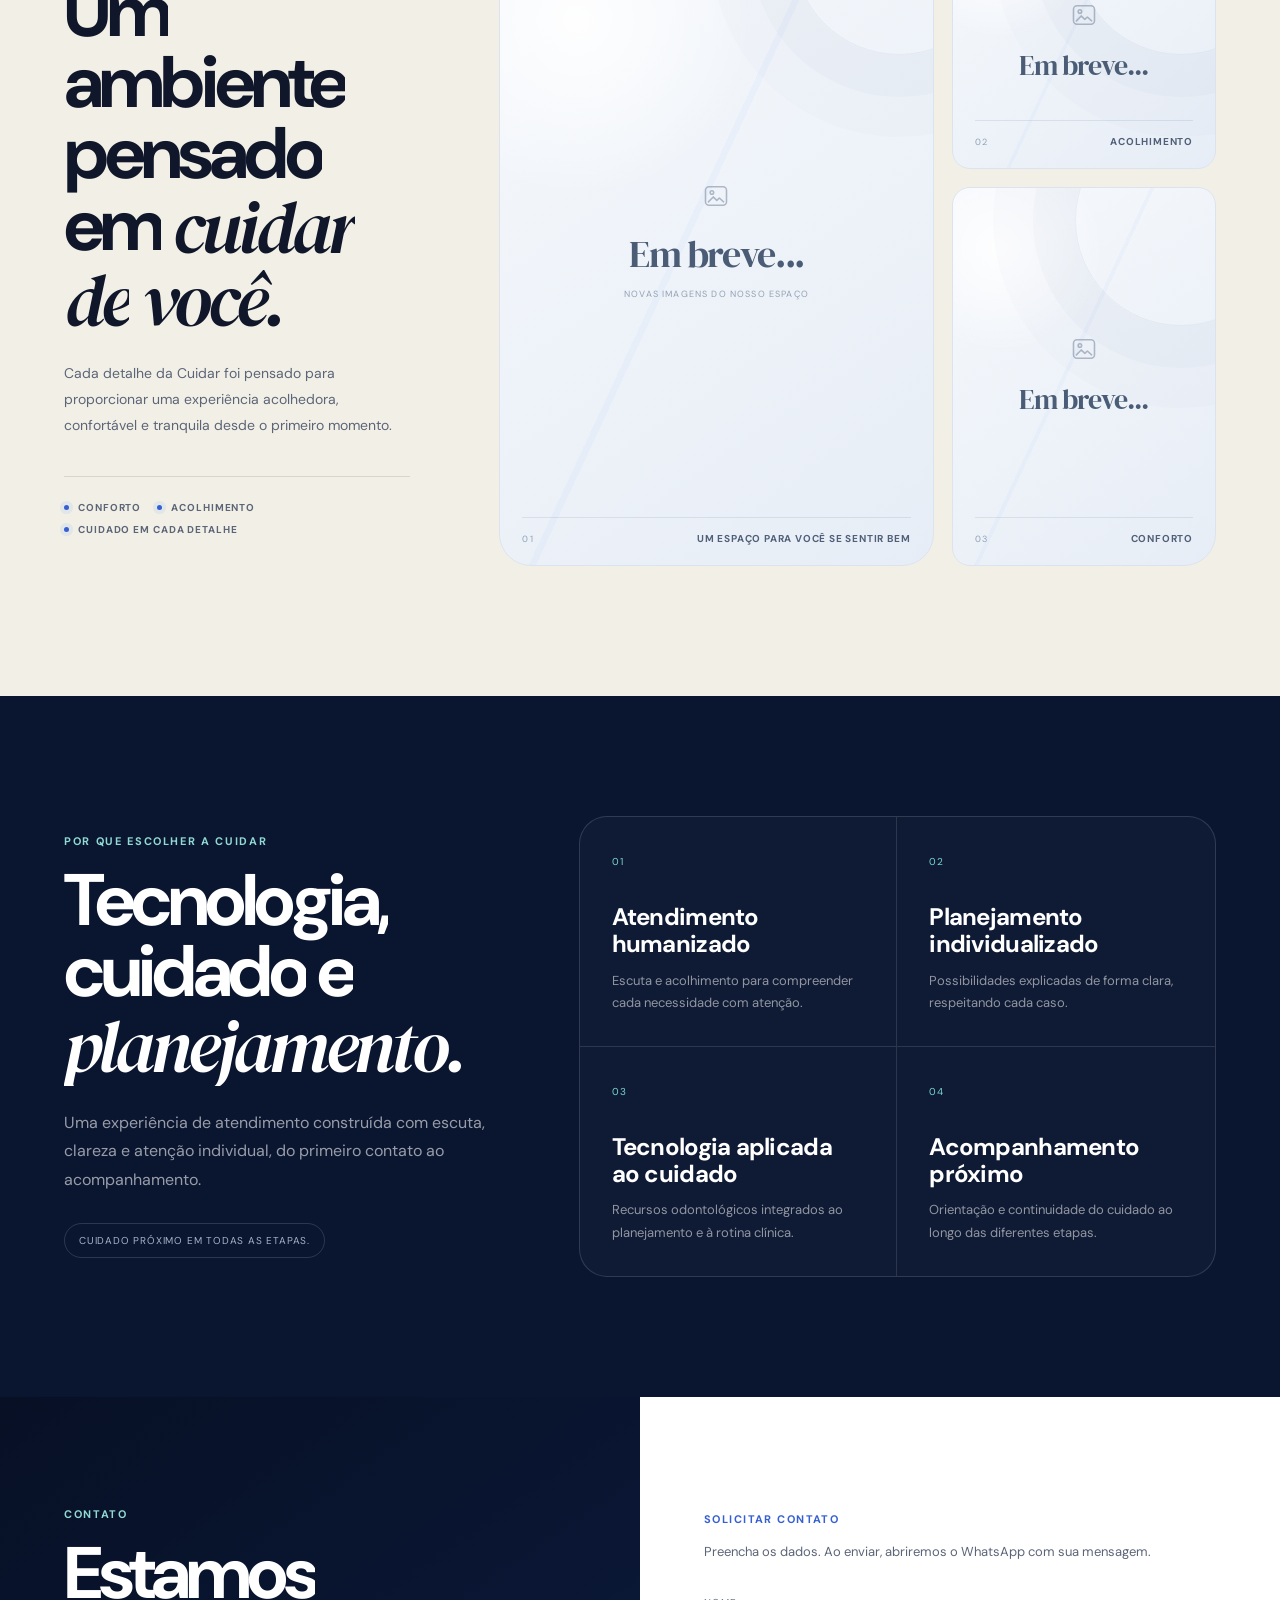
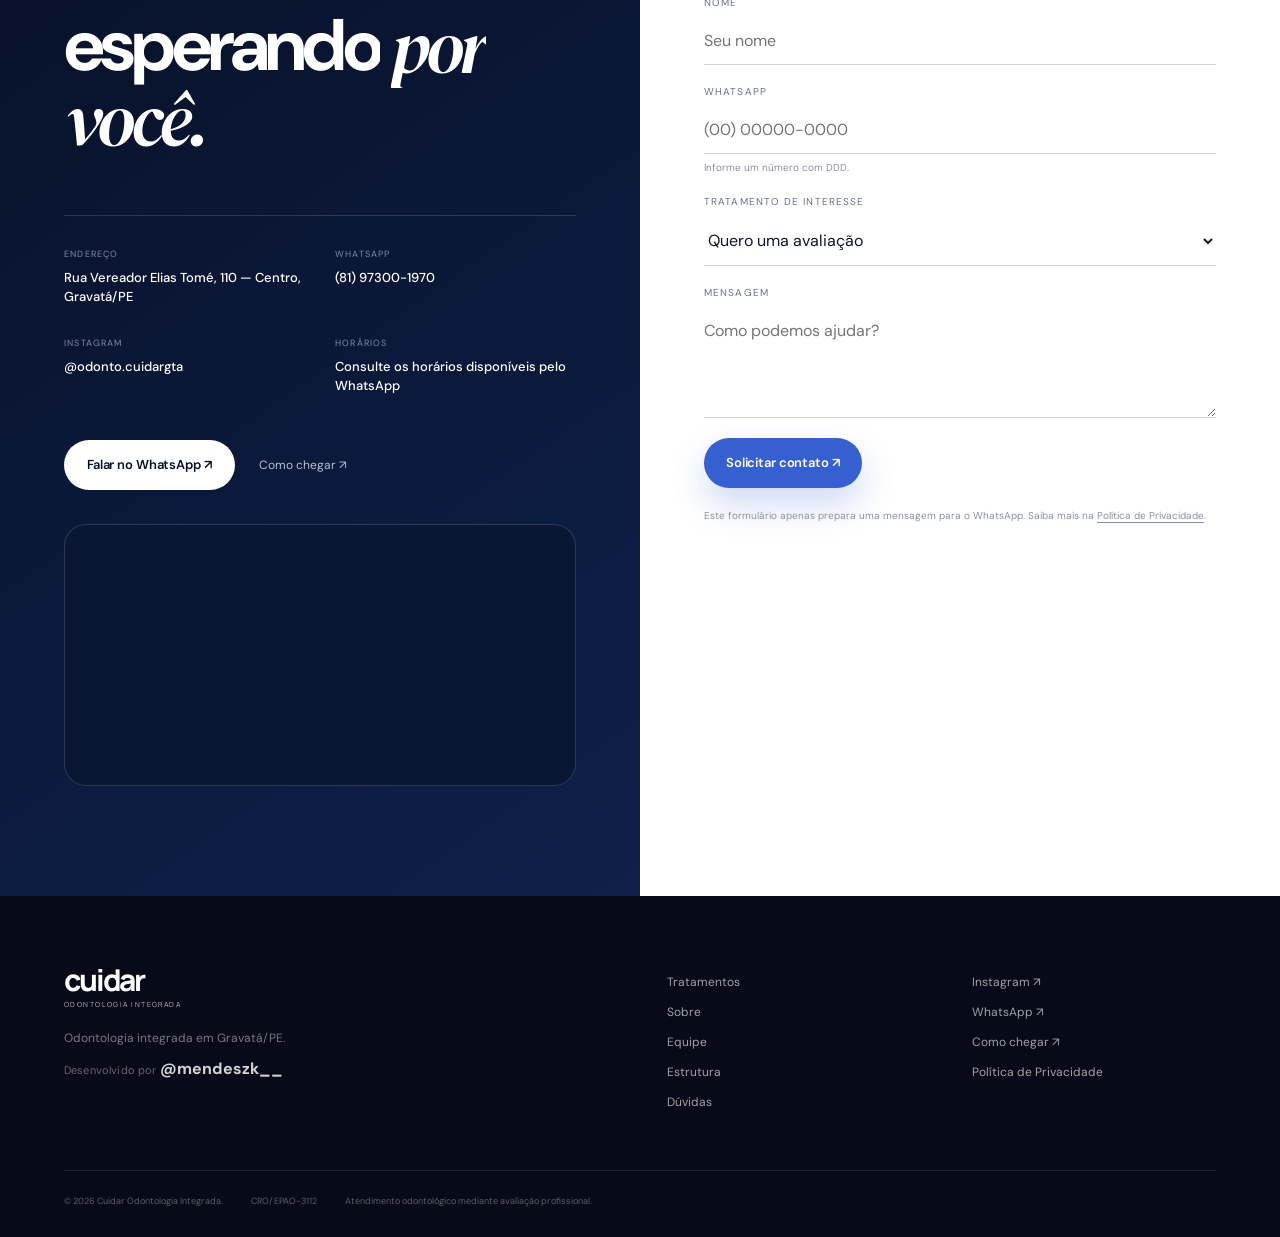
==== commit 87ba5f7c: "Mancha preta no mobile resolvida teste final" ====
--- a/index.html
+++ b/index.html
@@ -28,7 +28,7 @@
   <link rel="preload" as="image" href="assets/hero-profissional-sem-card.webp" type="image/webp">
   <title>Cuidar Odontologia | Odontologia Integrada em Gravatá</title>
   <link rel="stylesheet" href="style.css">
-  <link rel="stylesheet" href="hero-reference.css?v=20260911-mobilefix2">
+  <link rel="stylesheet" href="hero-reference.css?v=20260911-iosfix1">
   <script src="clinic.config.js"></script>
   <script src="script.js" defer></script>
   <script src="ghost-fibers.js" defer></script>
--- a/hero-reference.css
+++ b/hero-reference.css
@@ -707,73 +707,88 @@
 }
 
 /* =========================================================
-   Mobile compositor hard fallback — elimina o bloco preto
-   observado atrás da marca em navegadores móveis.
-
-   A origem é uma rasterização incorreta do cabeçalho fixed em
-   conjunto com camadas compostas do hero. Em telas pequenas o
-   cabeçalho não precisa ficar preso ao viewport, então usamos uma
-   composição simples e totalmente opaca/transparente, sem filtros.
+   iPhone / WebKit — correção específica do bloco preto no topo
+
+   Mantém Android e desktop exatamente com as regras mobile existentes.
+   No iOS, simplifica somente a composição do cabeçalho estreito para
+   evitar o bug de rasterização do WebKit com position:fixed + camadas
+   filtradas sobre o hero.
    ========================================================= */
-@media (max-width: 760px) {
-  .site-header {
-    position: absolute !important;
-    inset: 0 0 auto 0 !important;
-    -webkit-transform: none !important;
-    transform: none !important;
-    -webkit-filter: none !important;
-    filter: none !important;
-    -webkit-backdrop-filter: none !important;
-    backdrop-filter: none !important;
-    perspective: none !important;
-    will-change: auto !important;
-    contain: none !important;
-    isolation: auto !important;
-    transition: none !important;
-    background: transparent !important;
-  }
-
-  .site-header.scrolled {
-    padding-top: 12px !important;
-    background: transparent !important;
-  }
-
-  .site-header .nav-shell,
-  .site-header.scrolled .nav-shell {
-    background: transparent !important;
-    background-image: none !important;
-    border-color: transparent !important;
-    box-shadow: none !important;
-    -webkit-box-shadow: none !important;
-    -webkit-backdrop-filter: none !important;
-    backdrop-filter: none !important;
-    -webkit-filter: none !important;
-    filter: none !important;
-    -webkit-transform: none !important;
-    transform: none !important;
-    will-change: auto !important;
-    contain: none !important;
-    isolation: auto !important;
-    transition: none !important;
-  }
-
-  .site-header .brand,
-  .site-header .brand-word,
-  .site-header .brand-sub,
-  .site-header .menu-toggle {
-    background: transparent !important;
-    background-image: none !important;
-    -webkit-backdrop-filter: none !important;
-    backdrop-filter: none !important;
-    -webkit-filter: none !important;
-    filter: none !important;
-    -webkit-transform: none !important;
-    transform: none !important;
-    will-change: auto !important;
-  }
-
-  /* Mantém o botão do menu visível sem criar uma superfície com blur. */
-  .site-header .menu-toggle {
-    background: rgba(255,255,255,.10) !important;
-  }
-}
+@media (max-width: 760px) and (hover: none) and (pointer: coarse) {
+  @supports (-webkit-touch-callout: none) {
+    .site-header {
+      position: absolute !important;
+      inset: 0 0 auto 0 !important;
+      background: transparent !important;
+      background-image: none !important;
+      -webkit-transform: none !important;
+      transform: none !important;
+      -webkit-filter: none !important;
+      filter: none !important;
+      -webkit-backdrop-filter: none !important;
+      backdrop-filter: none !important;
+      -webkit-perspective: none !important;
+      perspective: none !important;
+      will-change: auto !important;
+      contain: none !important;
+      isolation: auto !important;
+      transition: none !important;
+    }
+
+    .site-header.scrolled {
+      padding-top: 12px !important;
+      background: transparent !important;
+    }
+
+    .site-header .nav-shell,
+    .site-header.scrolled .nav-shell {
+      background: transparent !important;
+      background-image: none !important;
+      border-color: transparent !important;
+      box-shadow: none !important;
+      -webkit-box-shadow: none !important;
+      -webkit-backdrop-filter: none !important;
+      backdrop-filter: none !important;
+      -webkit-filter: none !important;
+      filter: none !important;
+      -webkit-transform: none !important;
+      transform: none !important;
+      will-change: auto !important;
+      contain: none !important;
+      isolation: auto !important;
+      transition: none !important;
+    }
+
+    .site-header .brand,
+    .site-header .brand-word,
+    .site-header .brand-sub,
+    .site-header .brand-dot,
+    .site-header .menu-toggle {
+      -webkit-backdrop-filter: none !important;
+      backdrop-filter: none !important;
+      -webkit-filter: none !important;
+      filter: none !important;
+      -webkit-transform: none !important;
+      transform: none !important;
+      will-change: auto !important;
+      backface-visibility: visible !important;
+      -webkit-backface-visibility: visible !important;
+    }
+
+    /* Mantém o botão do menu visualmente igual, mas sem superfície de blur. */
+    .site-header .menu-toggle {
+      background: rgba(255,255,255,.10) !important;
+      background-image: none !important;
+    }
+
+    /* Reforça a remoção das camadas que mais costumam gerar tiles no iOS. */
+    .hero::after,
+    .hero-glow,
+    .ghost-fibers-bg,
+    .ghost-fibers-canvas {
+      display: none !important;
+      -webkit-filter: none !important;
+      filter: none !important;
+    }
+  }
+}
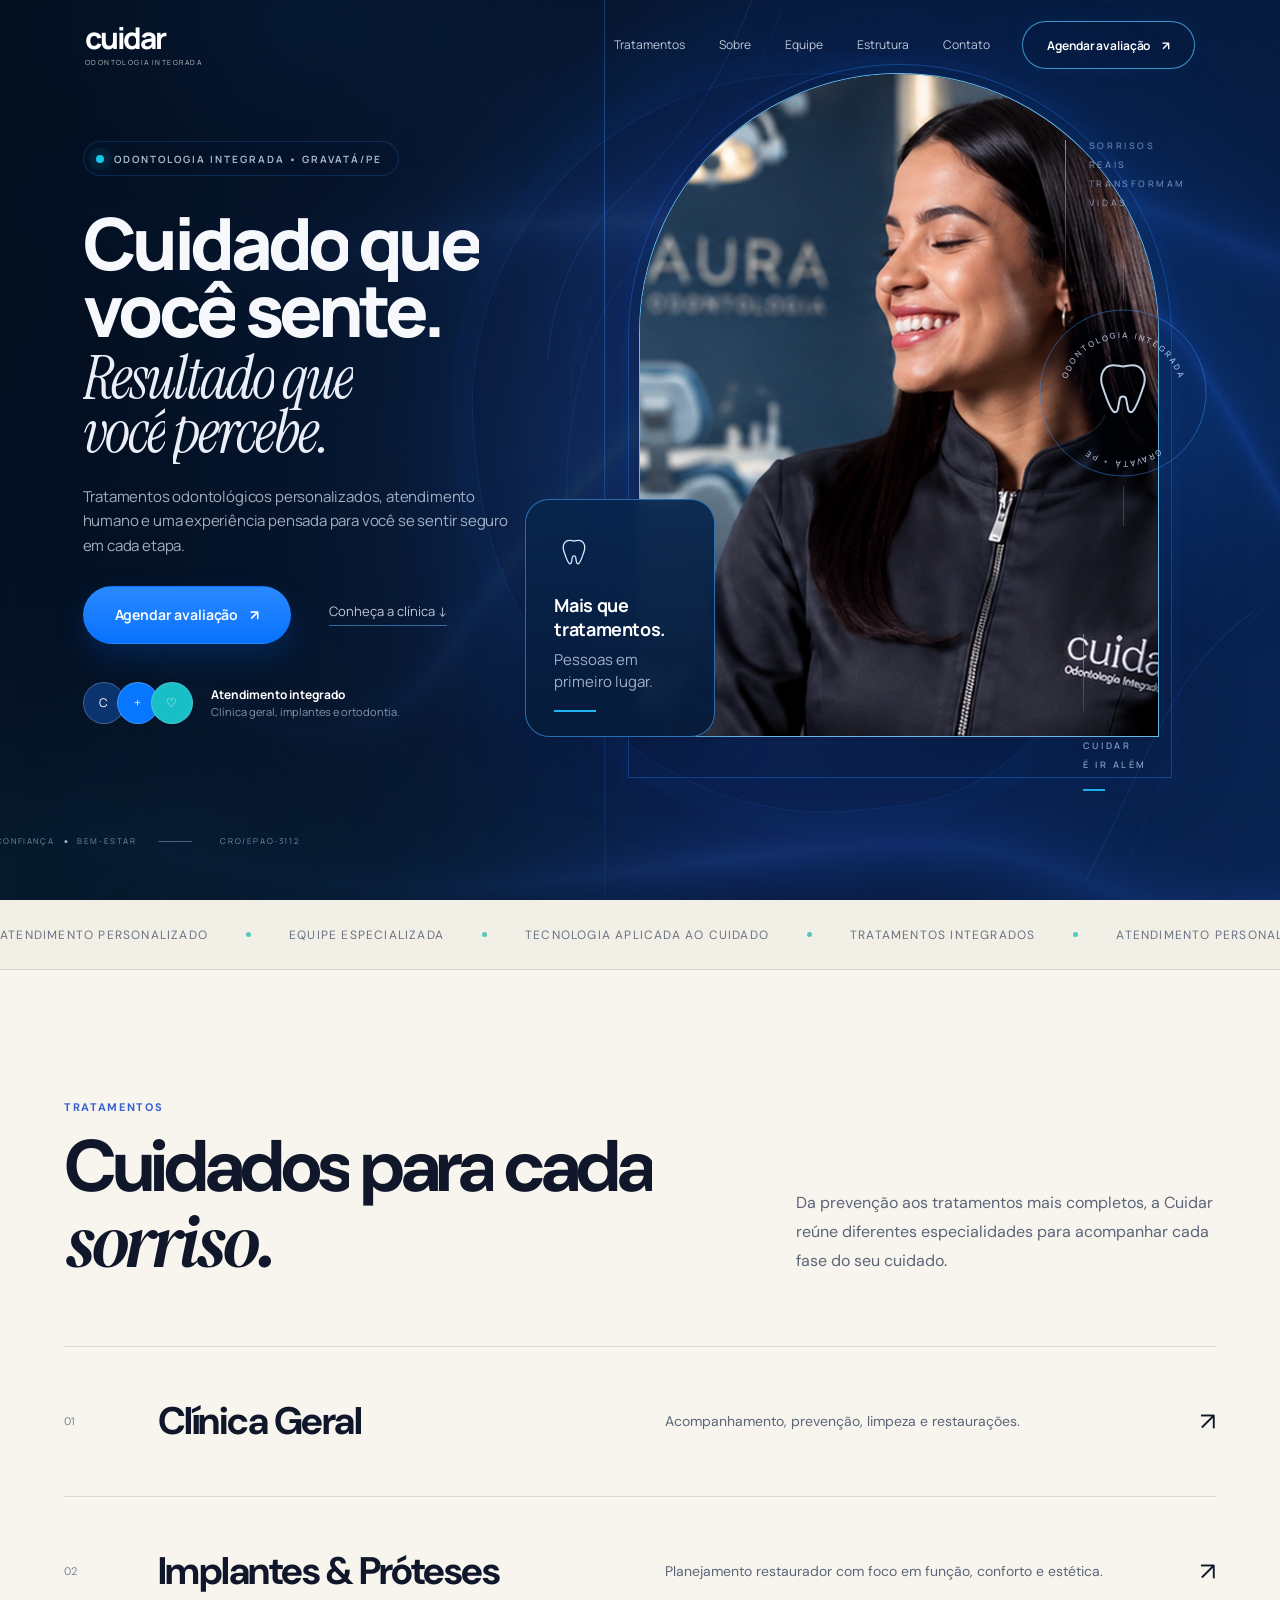
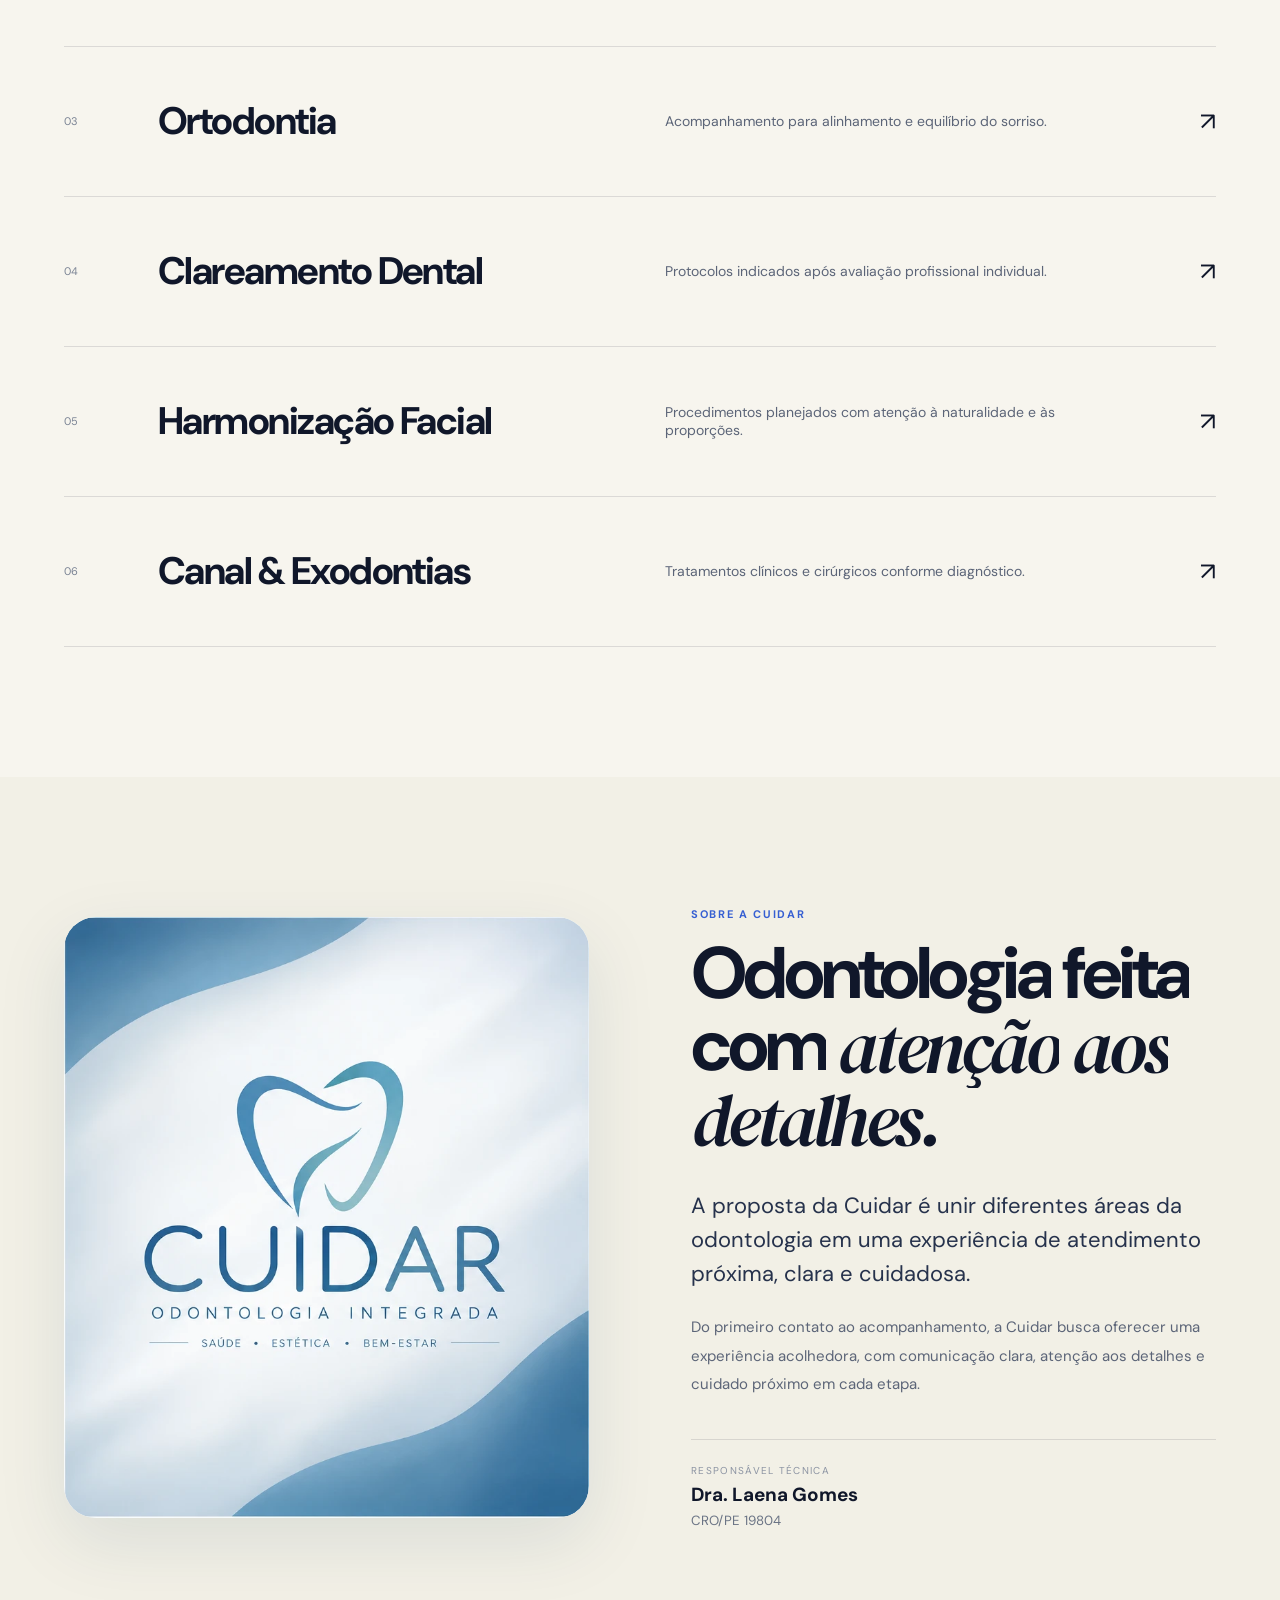
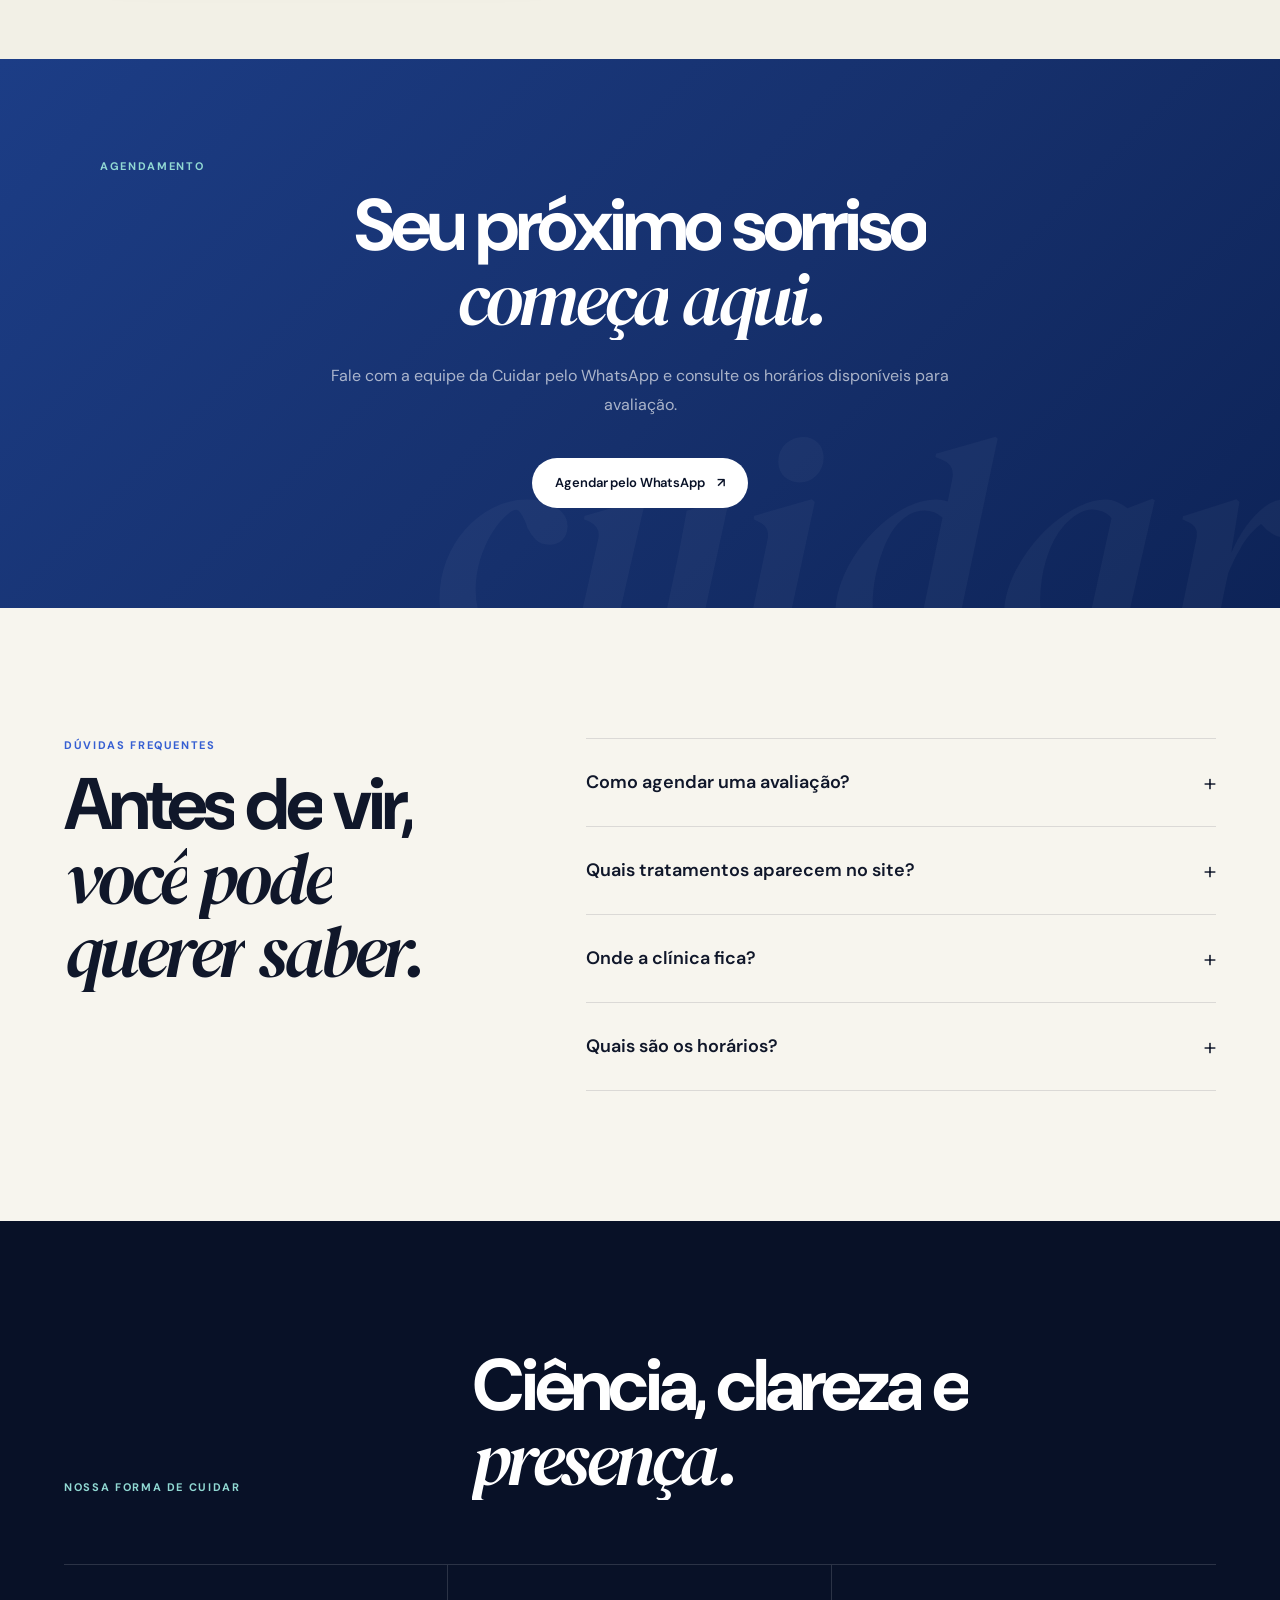
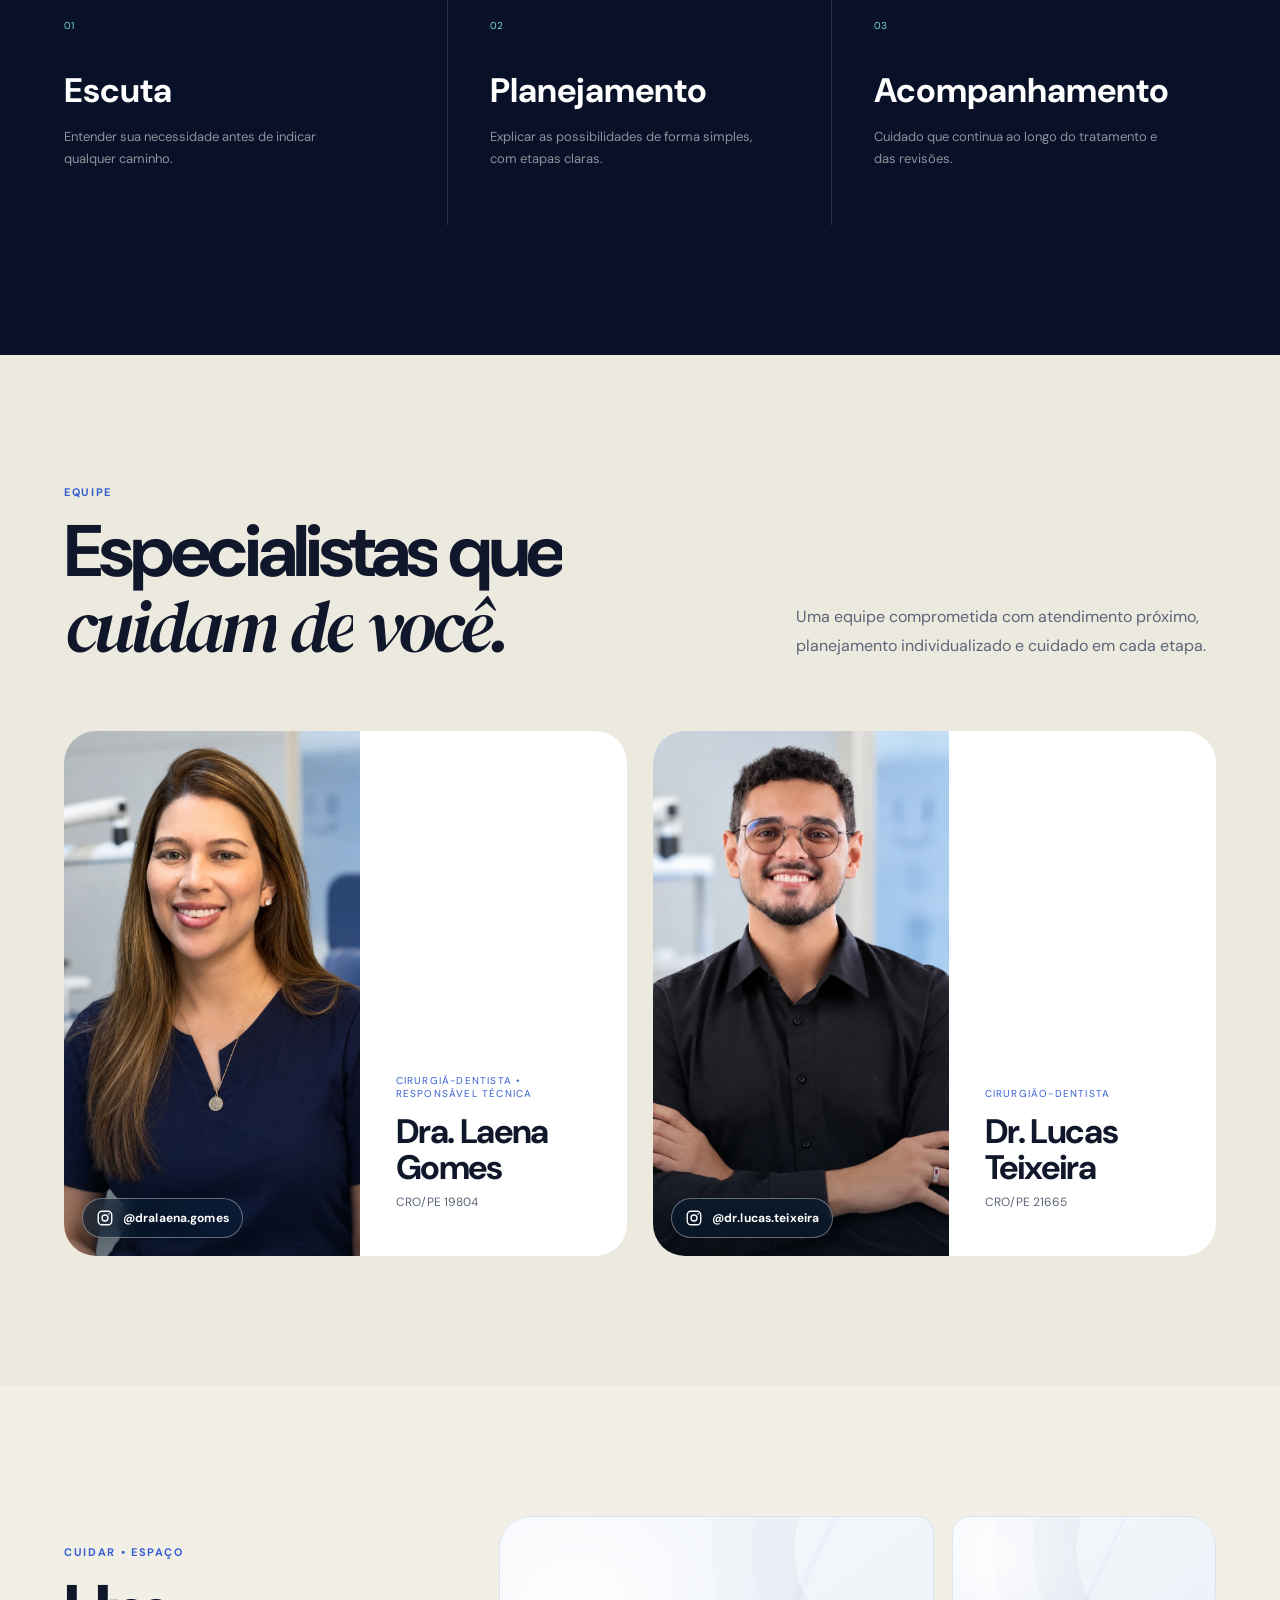
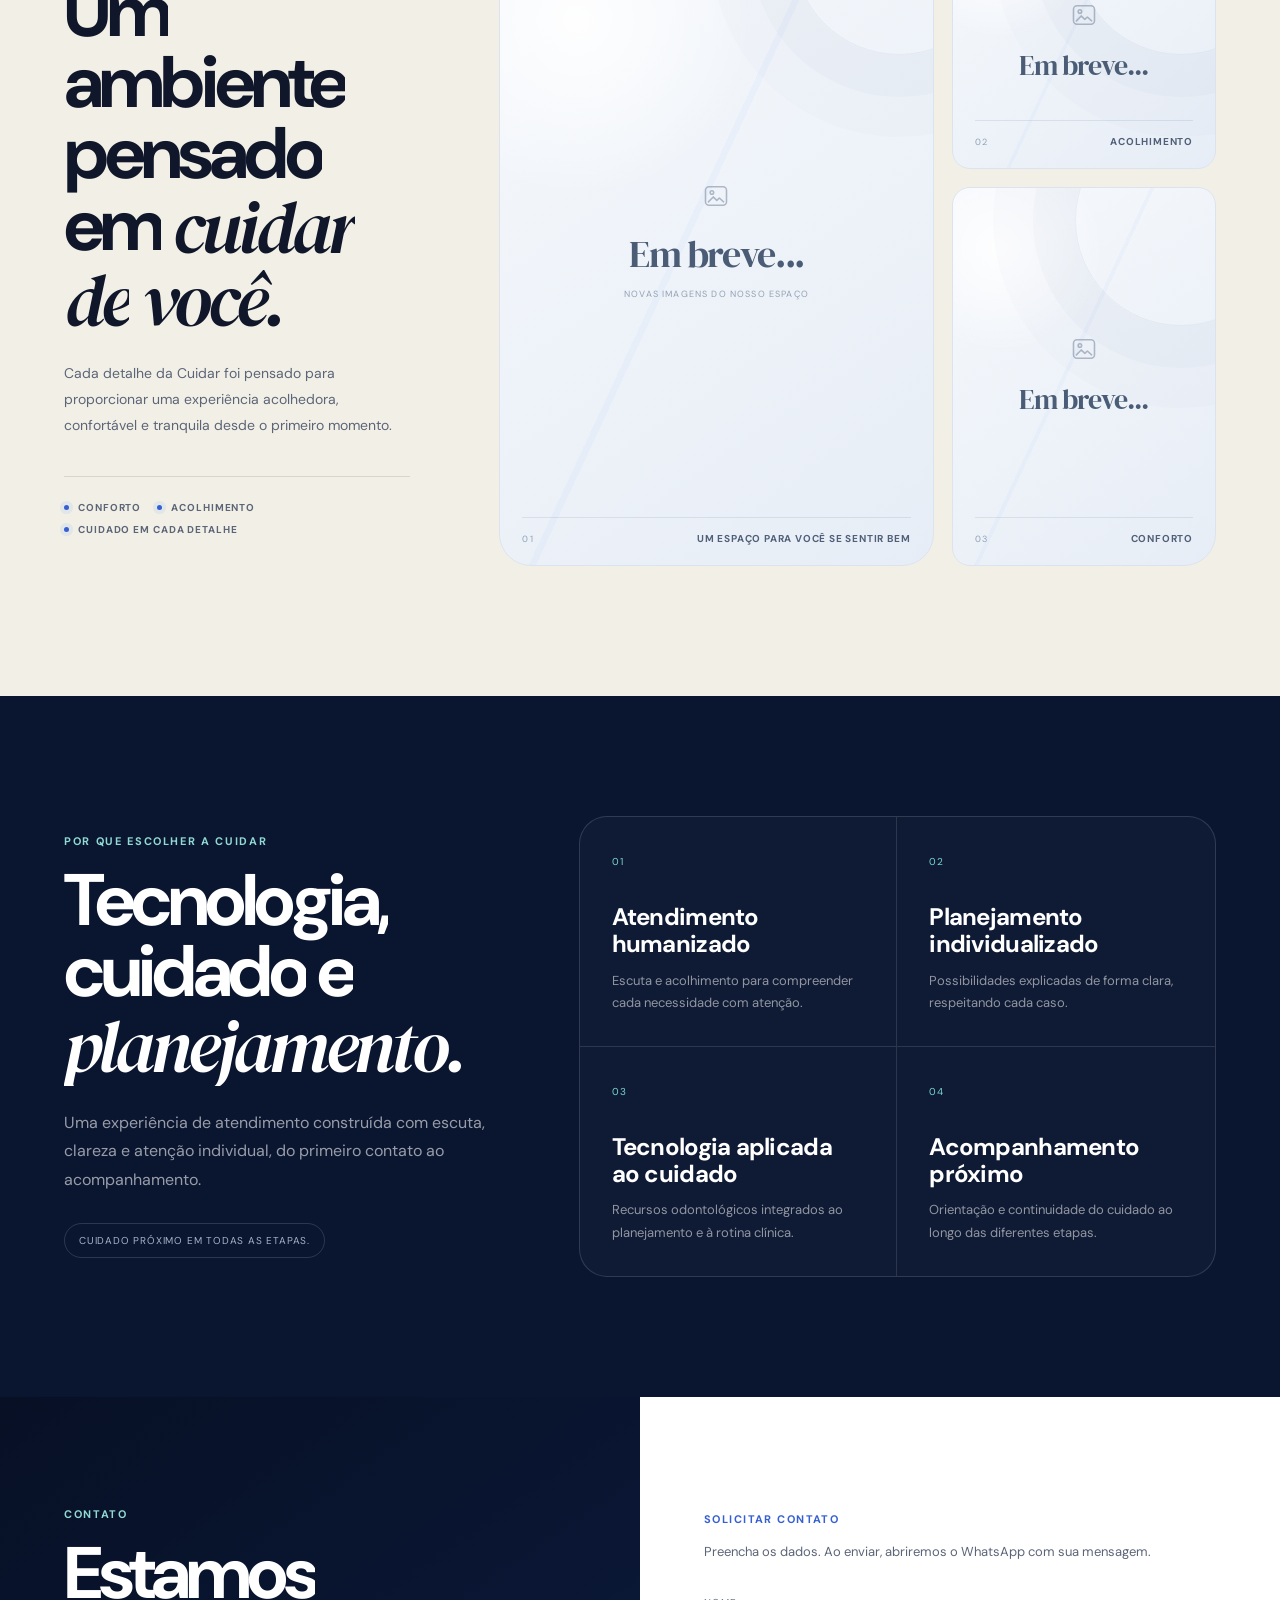
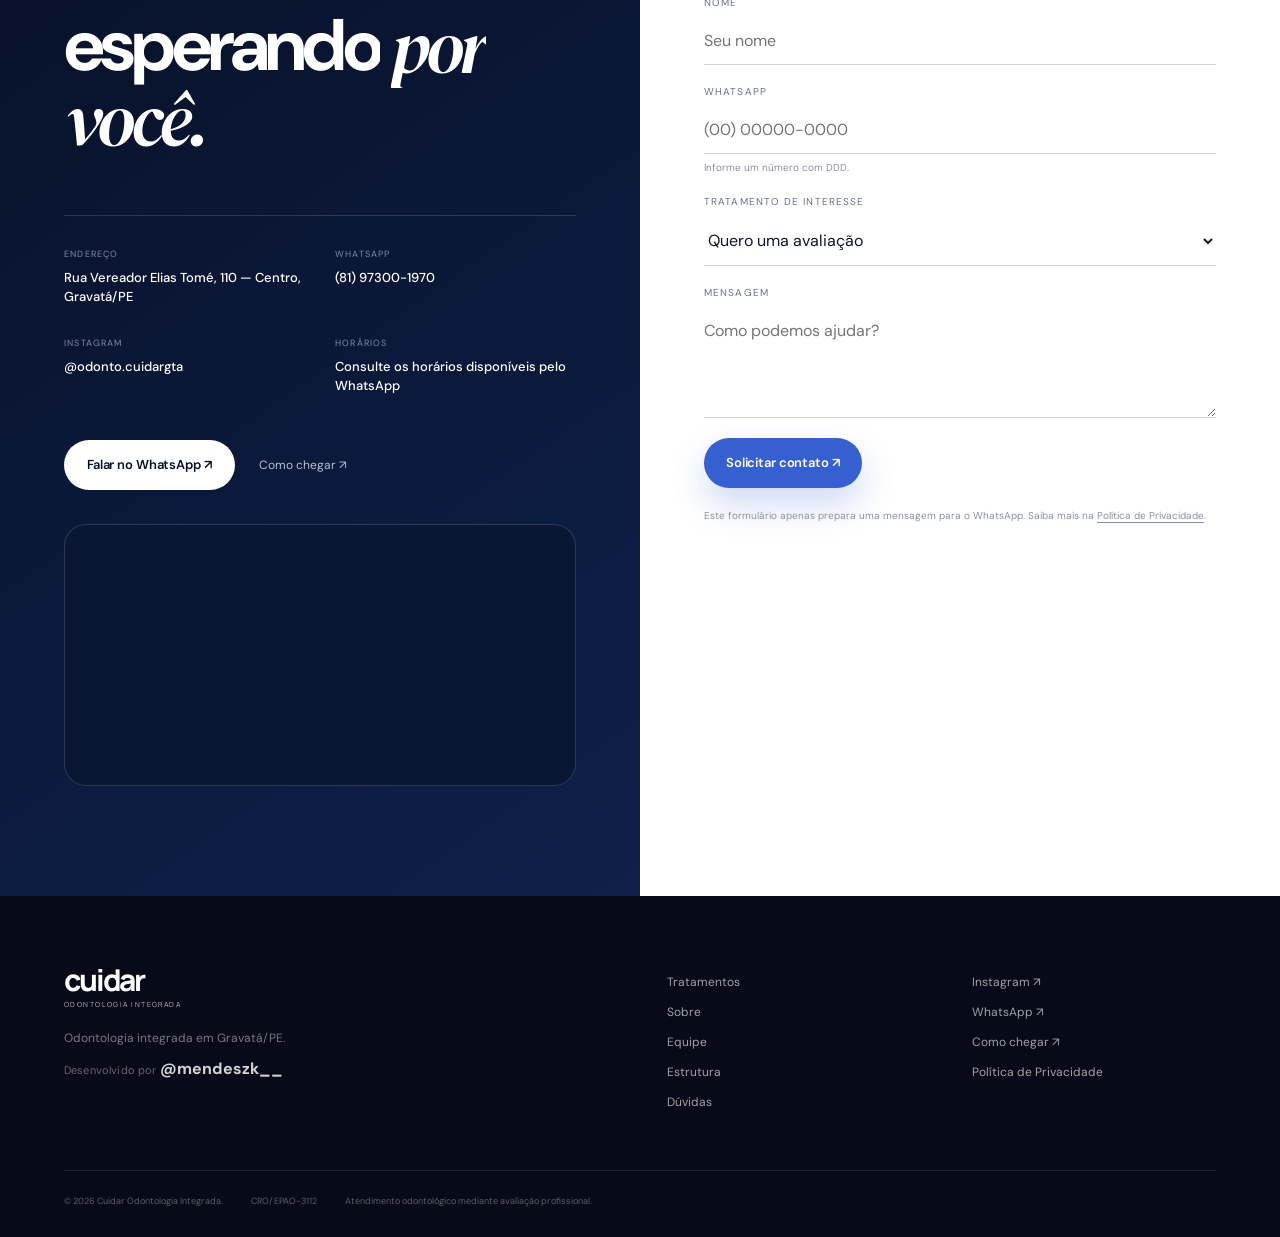
==== commit d0fdeb4d: "Mancha preta no mobile resolvida teste final (agr sim vai ser o teste final)" ====
--- a/index.html
+++ b/index.html
@@ -3,6 +3,16 @@
 <head>
   <meta charset="utf-8">
   <meta name="viewport" content="width=device-width, initial-scale=1">
+  <script>
+    (function(){
+      var ua=navigator.userAgent||'';
+      var platform=navigator.platform||'';
+      var touchMac=platform==='MacIntel'&&navigator.maxTouchPoints>1;
+      if(/iPad|iPhone|iPod/.test(ua)||touchMac){
+        document.documentElement.classList.add('ios-webkit');
+      }
+    })();
+  </script>
   <meta name="theme-color" content="#0b1530">
   <meta name="description" content="Cuidar Odontologia Integrada em Gravatá. Atendimento odontológico com cuidado, planejamento e profissionais especializados.">
   <meta name="robots" content="index,follow,max-image-preview:large">
@@ -27,8 +37,8 @@
   <link rel="icon" href="assets/favicon.svg" type="image/svg+xml">
   <link rel="preload" as="image" href="assets/hero-profissional-sem-card.webp" type="image/webp">
   <title>Cuidar Odontologia | Odontologia Integrada em Gravatá</title>
-  <link rel="stylesheet" href="style.css">
-  <link rel="stylesheet" href="hero-reference.css?v=20260911-iosfix1">
+  <link rel="stylesheet" href="style.css?v=20260911-iosrootfix1">
+  <link rel="stylesheet" href="hero-reference.css?v=20260911-iosrootfix1">
   <script src="clinic.config.js"></script>
   <script src="script.js" defer></script>
   <script src="ghost-fibers.js" defer></script>
--- a/style.css
+++ b/style.css
@@ -94,8 +94,20 @@
   color:white;padding:132px 5vw 54px;overflow:hidden;
 }
 .hero:after{
-  content:'';position:absolute;inset:0;pointer-events:none;opacity:.2;
-  background-image:url("data:image/svg+xml,%3Csvg viewBox='0 0 160 160' xmlns='http://www.w3.org/2000/svg'%3E%3Cfilter id='n'%3E%3CfeTurbulence type='fractalNoise' baseFrequency='.85' numOctaves='3' stitchTiles='stitch'/%3E%3C/filter%3E%3Crect width='100%25' height='100%25' filter='url(%23n)' opacity='.08'/%3E%3C/svg%3E");
+  content:'';position:absolute;inset:0;pointer-events:none;opacity:.12;
+  /* Textura 100% CSS. Evita o feTurbulence que o WebKit/iOS pode
+     rasterizar como um tile preto sobre o hero. */
+  background-image:
+    radial-gradient(circle,rgba(255,255,255,.12) 0 .45px,transparent .65px),
+    radial-gradient(circle,rgba(137,183,255,.09) 0 .4px,transparent .6px);
+  background-size:9px 9px,13px 13px;
+  background-position:0 0,4px 6px;
+}
+
+/* iOS/Android mobile: a textura é decorativa e não precisa de uma camada
+   adicional de composição no topo do hero. */
+@media (max-width:1080px){
+  .hero:after{content:none;display:none;background:none;opacity:0}
 }
 .hero-grid{width:min(1380px,100%);min-height:calc(100svh - 220px);margin:auto;display:grid;grid-template-columns:1.03fr .97fr;align-items:center;gap:6vw;position:relative;z-index:2}
 .hero-copy{padding-top:20px}
@@ -1321,3 +1333,55 @@
     transition:none!important;
   }
 }
+
+
+/* =========================================================
+   iOS WebKit — modo de composição estável do hero
+   Evita tiles pretos de GPU no Safari/WebView sem alterar Android.
+   ========================================================= */
+html.ios-webkit .hero,
+html.ios-webkit .hero *{
+  will-change:auto!important;
+}
+html.ios-webkit .hero .reveal,
+html.ios-webkit .hero .reveal.is-visible{
+  opacity:1!important;
+  transform:none!important;
+  transition:none!important;
+}
+html.ios-webkit .hero .split-word,
+html.ios-webkit .hero .split-parent.split-visible .split-word{
+  opacity:1!important;
+  transform:none!important;
+  -webkit-transform:none!important;
+  filter:none!important;
+  -webkit-filter:none!important;
+  transition:none!important;
+  will-change:auto!important;
+}
+html.ios-webkit .hero .split-word-mask{
+  overflow:visible!important;
+}
+@media (max-width:1080px){
+  html.ios-webkit .hero::before,
+  html.ios-webkit .hero::after,
+  html.ios-webkit .hero-glow,
+  html.ios-webkit .ghost-fibers-bg,
+  html.ios-webkit .ghost-fibers-canvas{
+    content:none!important;
+    display:none!important;
+    background:none!important;
+    filter:none!important;
+    -webkit-filter:none!important;
+    mix-blend-mode:normal!important;
+  }
+  html.ios-webkit .visual-frame::before{
+    display:none!important;
+    filter:none!important;
+    -webkit-filter:none!important;
+  }
+  html.ios-webkit .frame-caption{
+    -webkit-backdrop-filter:none!important;
+    backdrop-filter:none!important;
+  }
+}
--- a/hero-reference.css
+++ b/hero-reference.css
@@ -705,90 +705,3 @@
 @media (prefers-reduced-motion: reduce) {
   .ghost-fibers-bg { opacity: .22; }
 }
-
-/* =========================================================
-   iPhone / WebKit — correção específica do bloco preto no topo
-
-   Mantém Android e desktop exatamente com as regras mobile existentes.
-   No iOS, simplifica somente a composição do cabeçalho estreito para
-   evitar o bug de rasterização do WebKit com position:fixed + camadas
-   filtradas sobre o hero.
-   ========================================================= */
-@media (max-width: 760px) and (hover: none) and (pointer: coarse) {
-  @supports (-webkit-touch-callout: none) {
-    .site-header {
-      position: absolute !important;
-      inset: 0 0 auto 0 !important;
-      background: transparent !important;
-      background-image: none !important;
-      -webkit-transform: none !important;
-      transform: none !important;
-      -webkit-filter: none !important;
-      filter: none !important;
-      -webkit-backdrop-filter: none !important;
-      backdrop-filter: none !important;
-      -webkit-perspective: none !important;
-      perspective: none !important;
-      will-change: auto !important;
-      contain: none !important;
-      isolation: auto !important;
-      transition: none !important;
-    }
-
-    .site-header.scrolled {
-      padding-top: 12px !important;
-      background: transparent !important;
-    }
-
-    .site-header .nav-shell,
-    .site-header.scrolled .nav-shell {
-      background: transparent !important;
-      background-image: none !important;
-      border-color: transparent !important;
-      box-shadow: none !important;
-      -webkit-box-shadow: none !important;
-      -webkit-backdrop-filter: none !important;
-      backdrop-filter: none !important;
-      -webkit-filter: none !important;
-      filter: none !important;
-      -webkit-transform: none !important;
-      transform: none !important;
-      will-change: auto !important;
-      contain: none !important;
-      isolation: auto !important;
-      transition: none !important;
-    }
-
-    .site-header .brand,
-    .site-header .brand-word,
-    .site-header .brand-sub,
-    .site-header .brand-dot,
-    .site-header .menu-toggle {
-      -webkit-backdrop-filter: none !important;
-      backdrop-filter: none !important;
-      -webkit-filter: none !important;
-      filter: none !important;
-      -webkit-transform: none !important;
-      transform: none !important;
-      will-change: auto !important;
-      backface-visibility: visible !important;
-      -webkit-backface-visibility: visible !important;
-    }
-
-    /* Mantém o botão do menu visualmente igual, mas sem superfície de blur. */
-    .site-header .menu-toggle {
-      background: rgba(255,255,255,.10) !important;
-      background-image: none !important;
-    }
-
-    /* Reforça a remoção das camadas que mais costumam gerar tiles no iOS. */
-    .hero::after,
-    .hero-glow,
-    .ghost-fibers-bg,
-    .ghost-fibers-canvas {
-      display: none !important;
-      -webkit-filter: none !important;
-      filter: none !important;
-    }
-  }
-}
